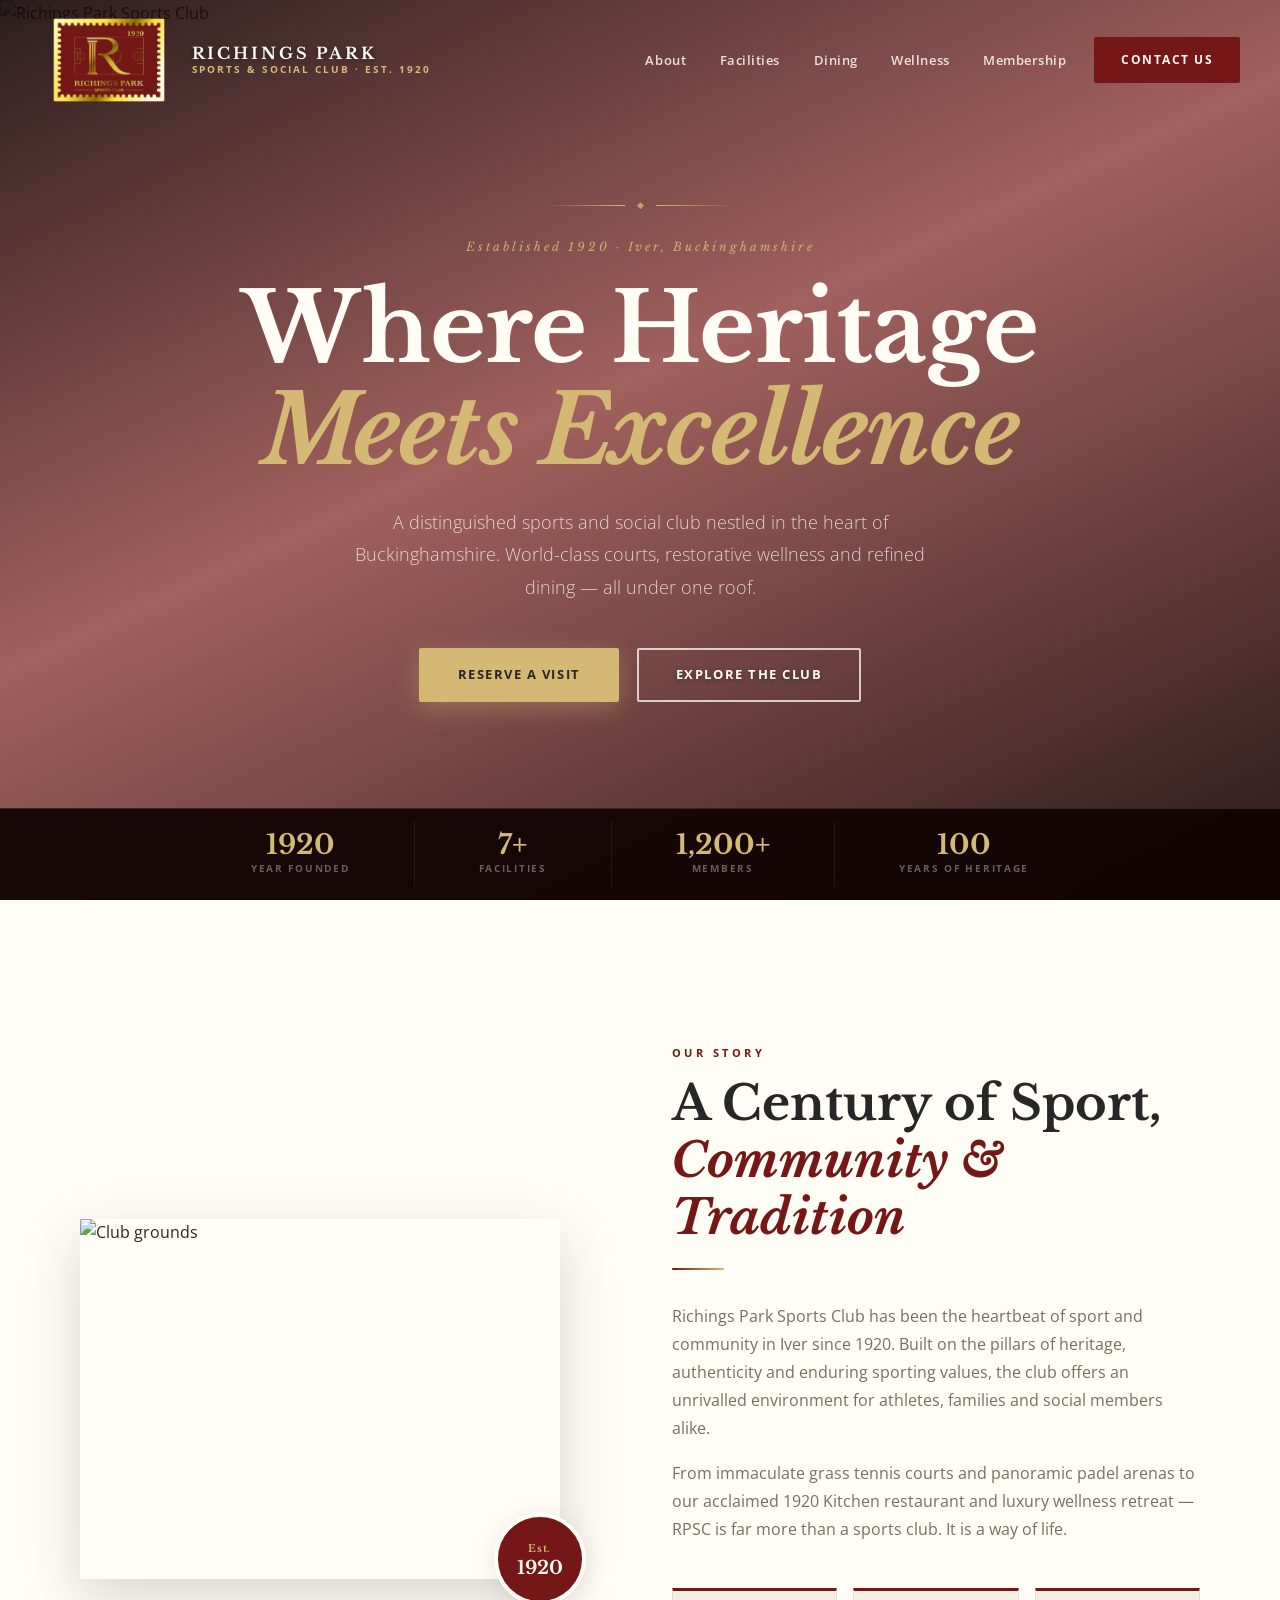
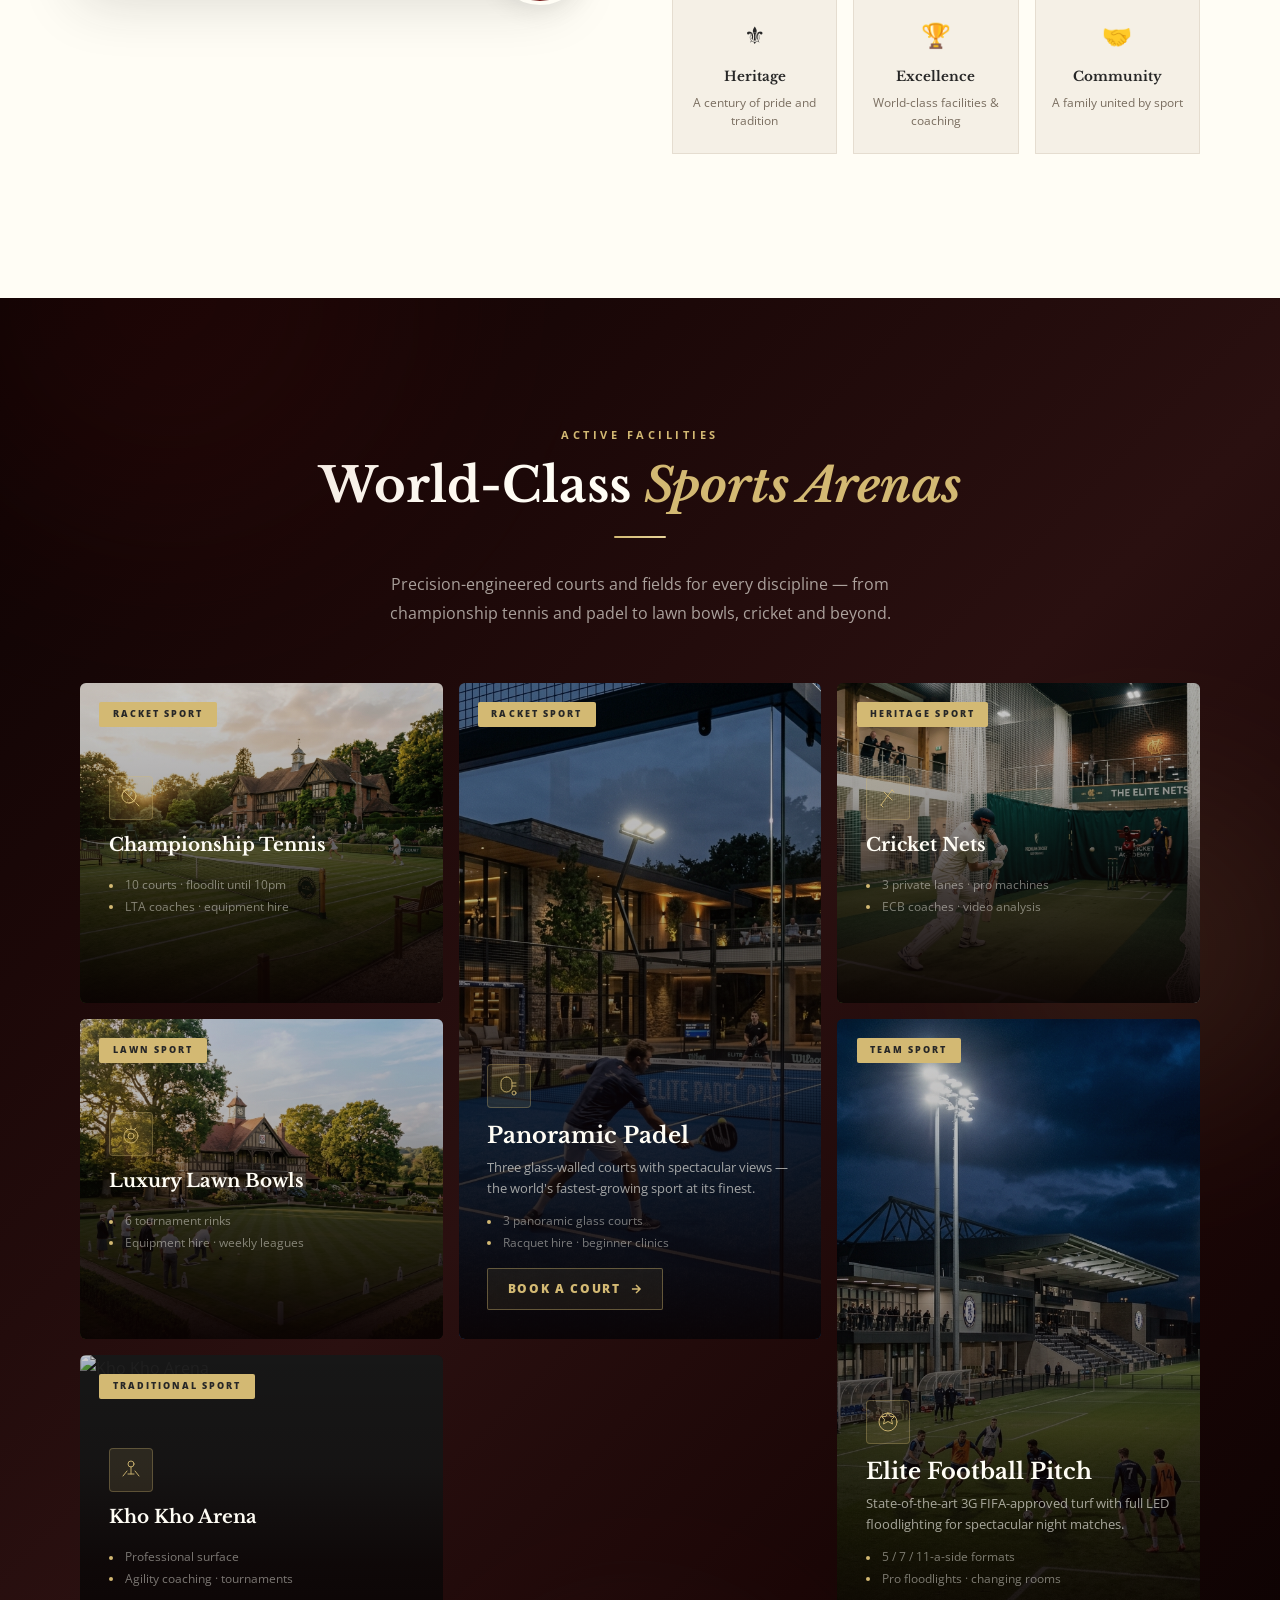
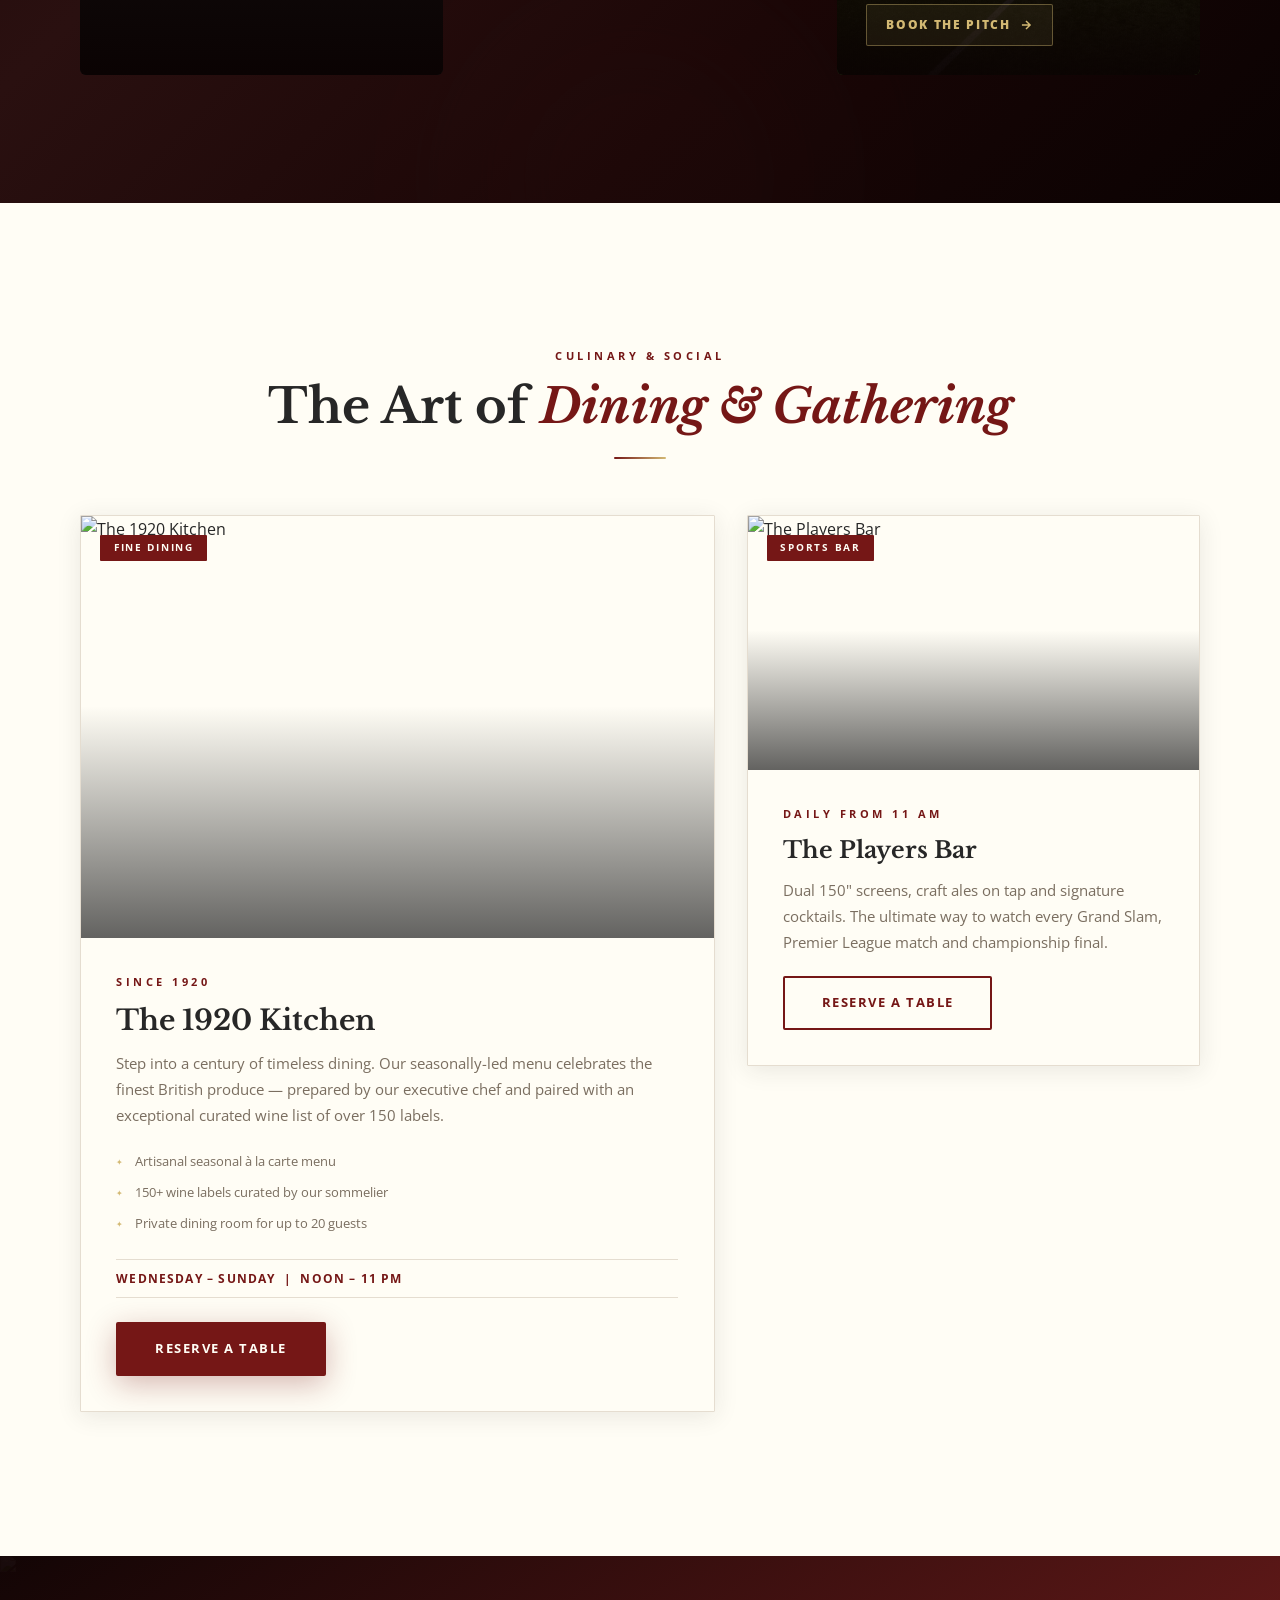
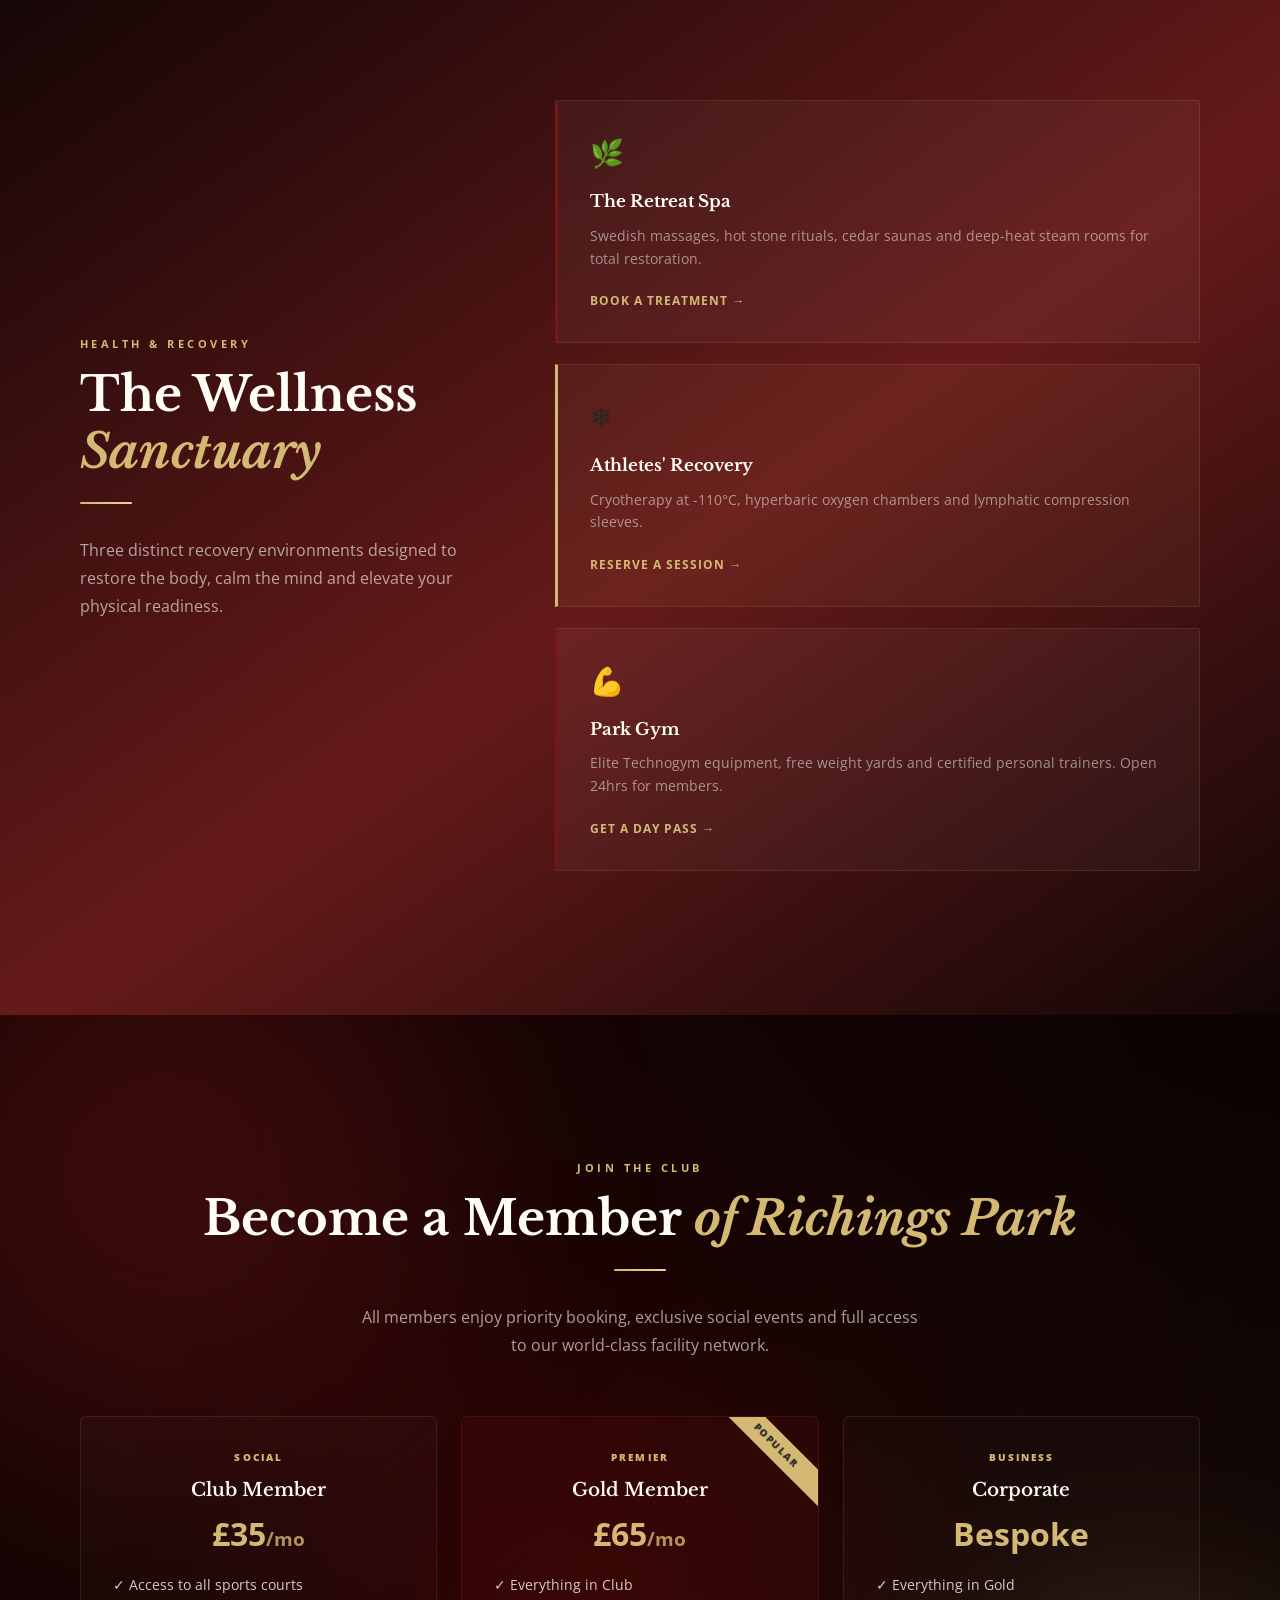
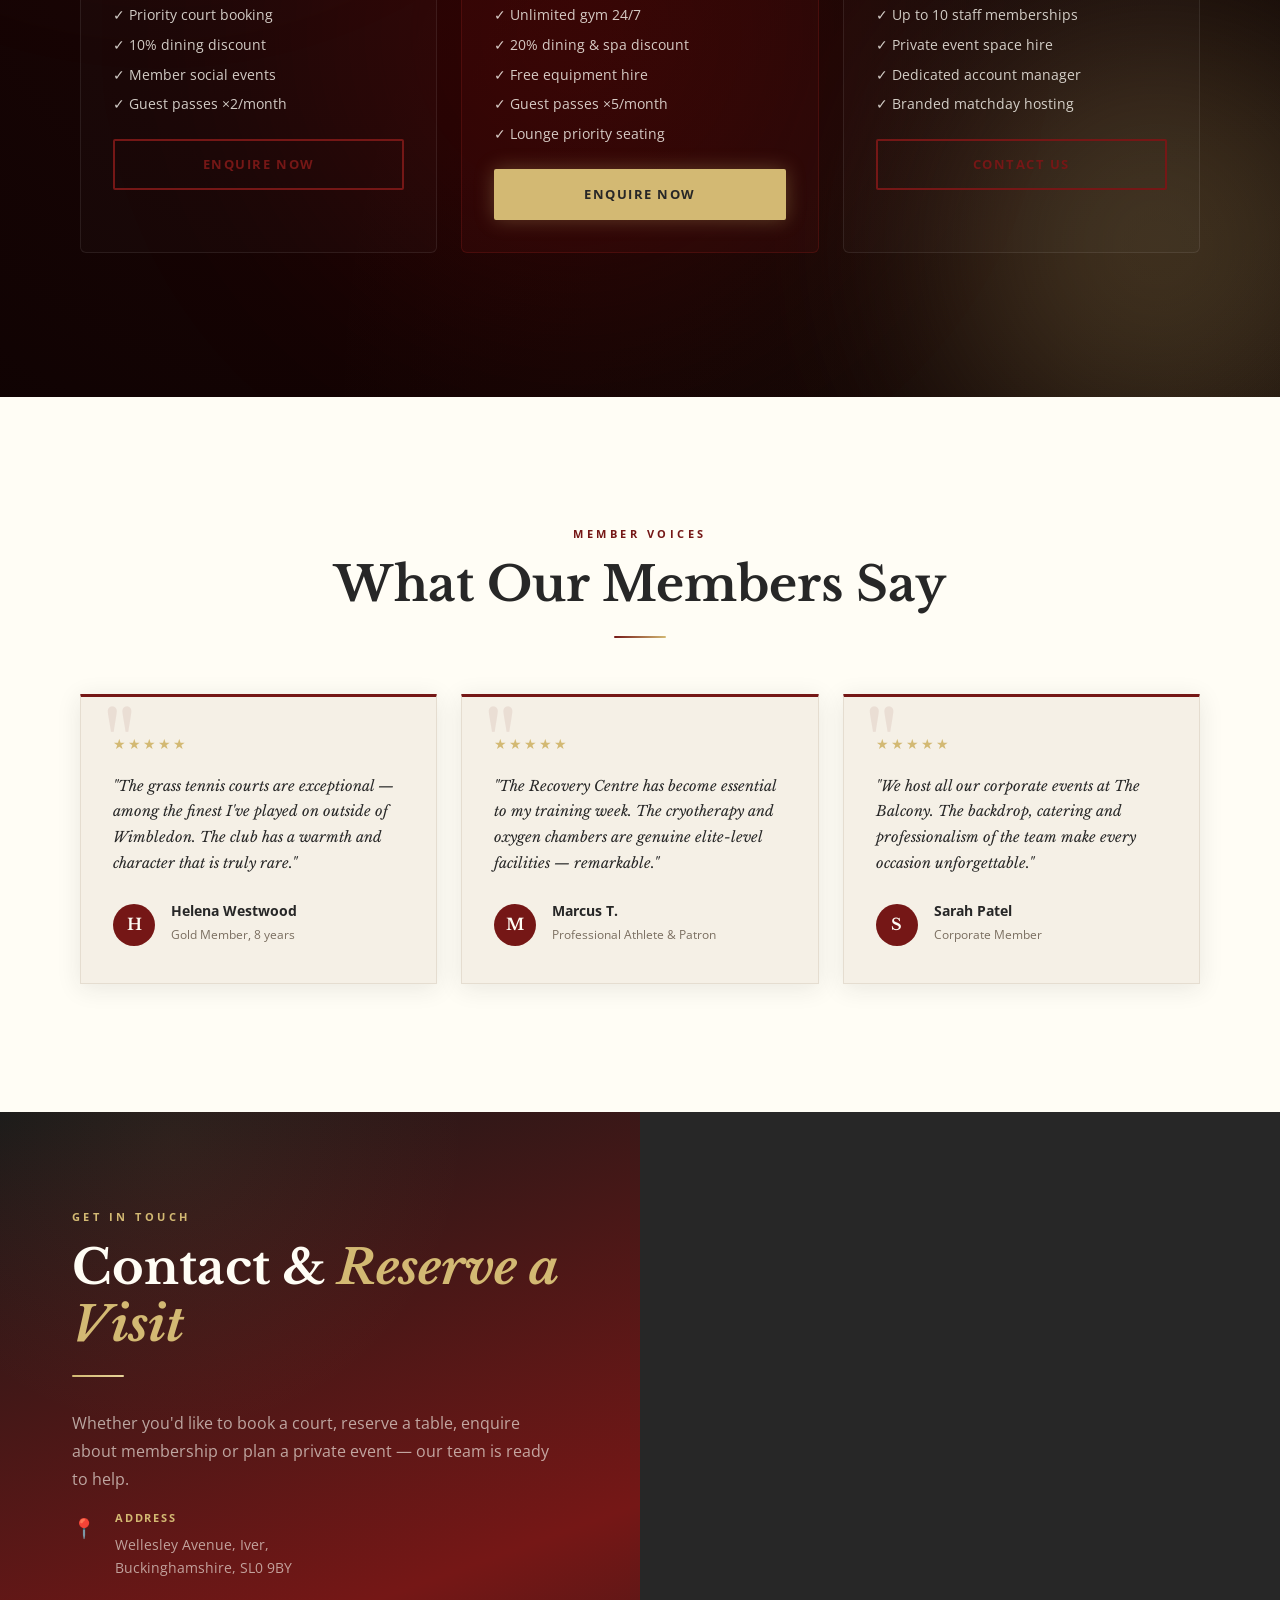
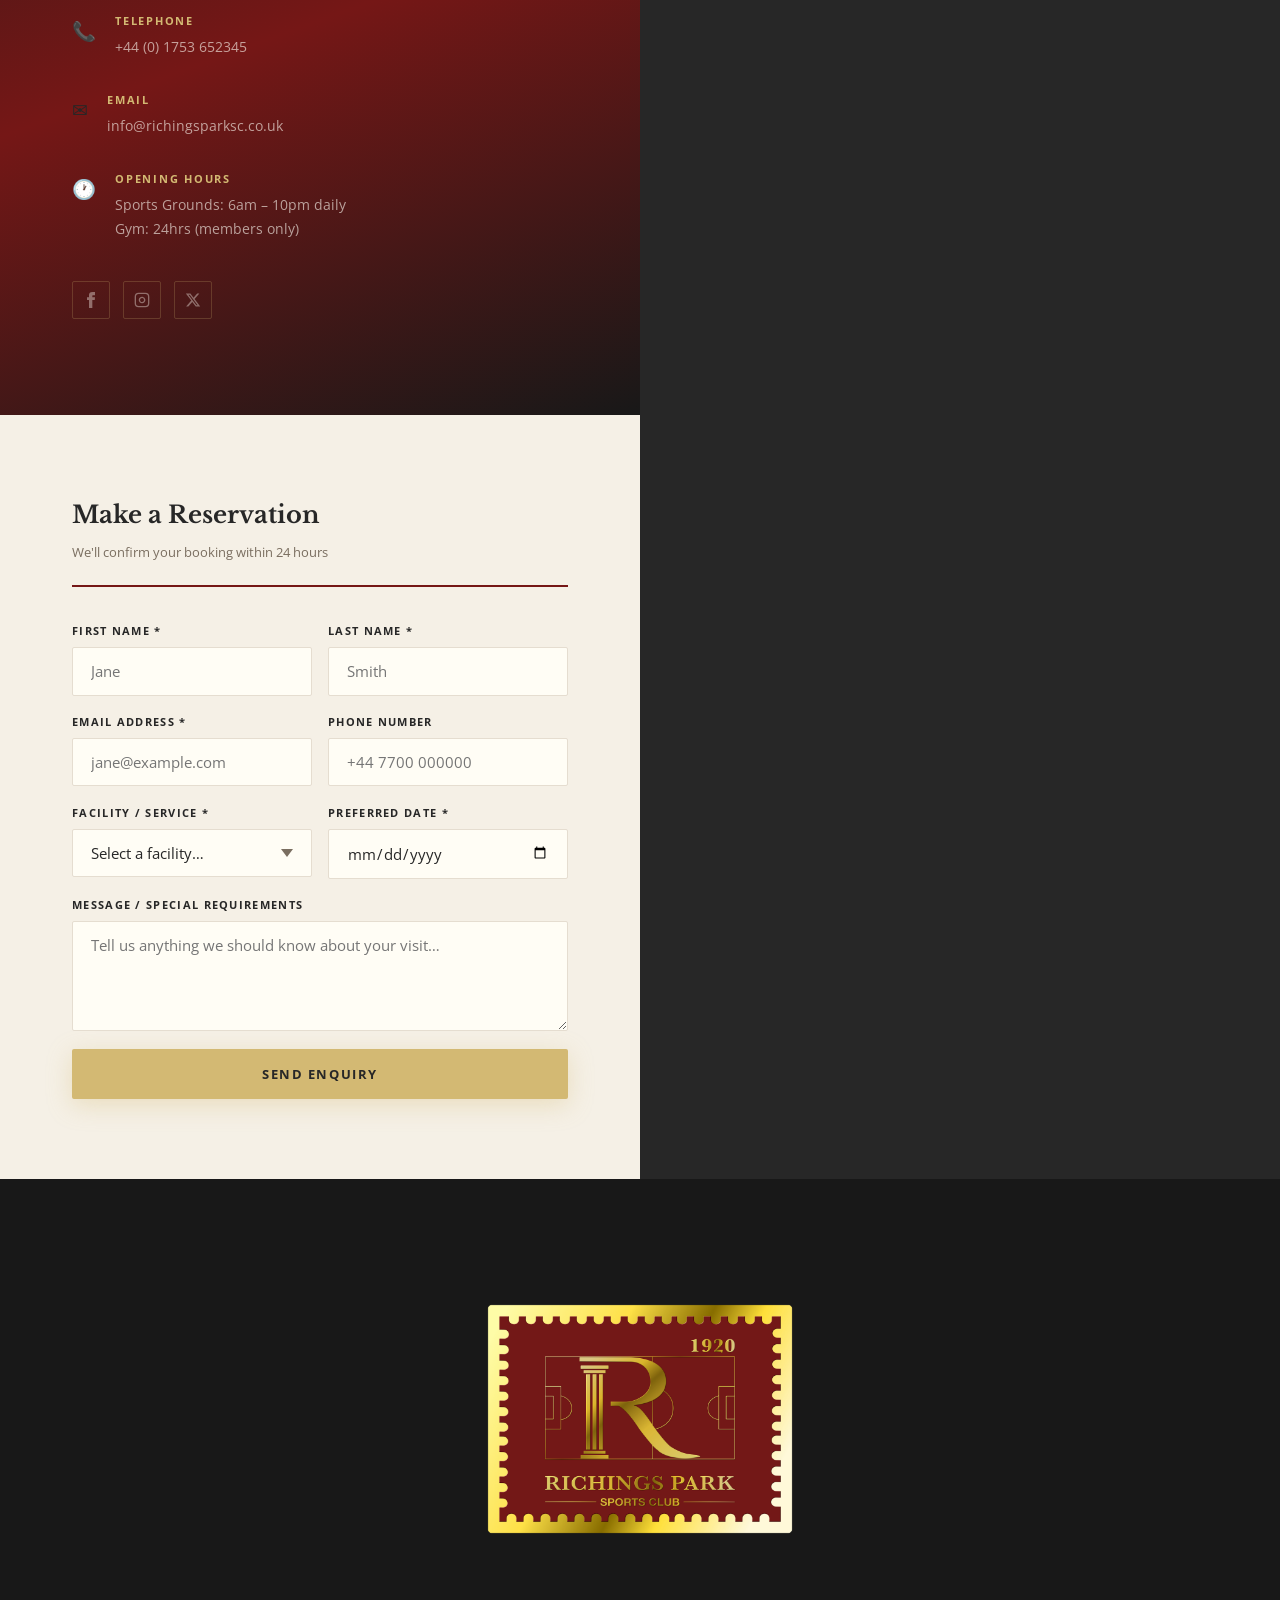
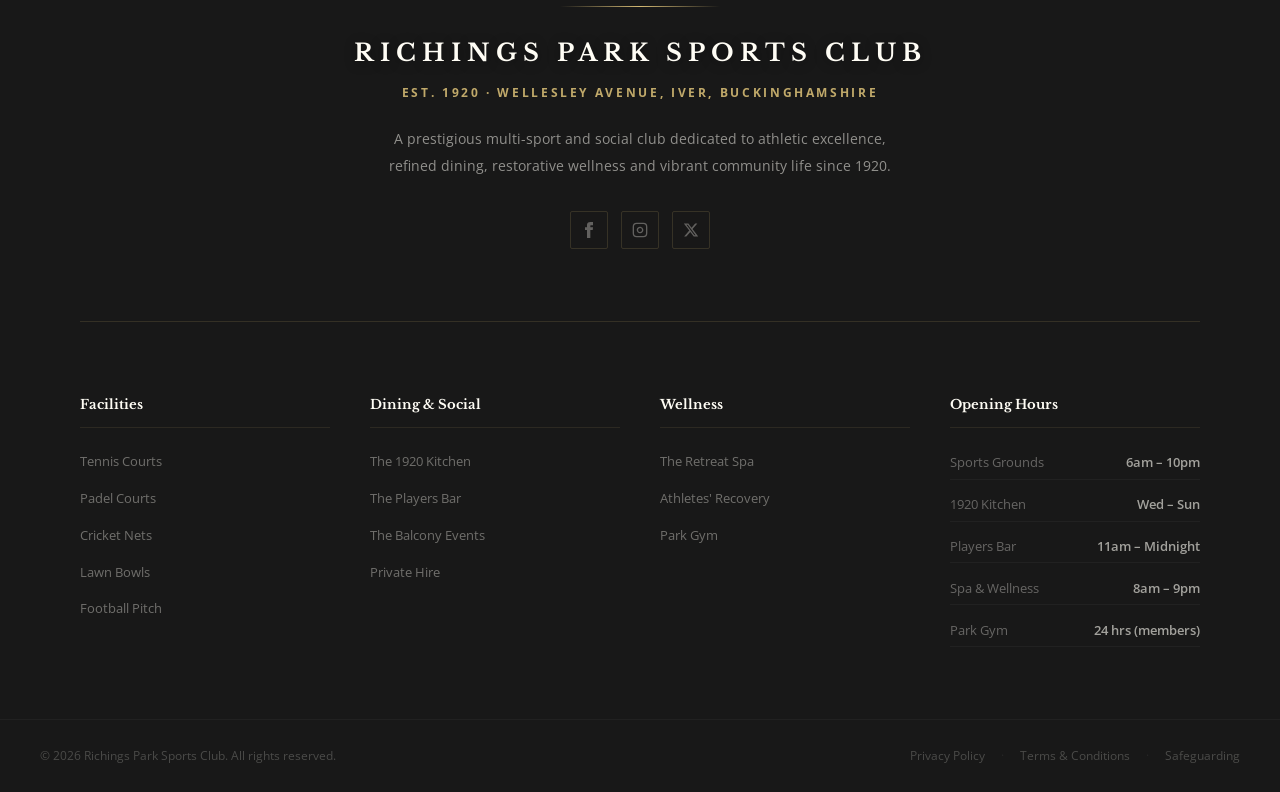
==== index.html @ dc996d3e "feat: separated RPLTC membership details to a dedicated tennis.html page" ====
<!DOCTYPE html>
<html lang="en">
<head>
    <meta charset="UTF-8">
    <meta name="viewport" content="width=device-width, initial-scale=1.0">
    <title>Richings Park Sports Club | Est. 1920 — Iver, Buckinghamshire</title>
    <meta name="description" content="Richings Park Sports Club — a prestigious multi-sport and social club in Iver, Buckinghamshire. Tennis, Padel, Cricket, Bowls, fine dining and wellness since 1920.">
    <link rel="preconnect" href="https://fonts.googleapis.com">
    <link rel="preconnect" href="https://fonts.gstatic.com" crossorigin>
    <link href="https://fonts.googleapis.com/css2?family=Libre+Baskerville:ital,wght@0,400;0,700;1,400&family=Open+Sans:wght@300;400;600;700&display=swap" rel="stylesheet">
    <link rel="stylesheet" href="style.css?v=14">
</head>
<body>

<div class="progress-bar" id="progressBar"></div>

<!-- ═══════════ NAVBAR ═══════════ -->
<header class="nav" id="nav">
    <div class="nav__inner">
        <a href="#hero" class="nav__brand">
            <img src="images/logo.png" alt="Richings Park Sports Club" class="nav__logo">
            <div class="nav__brand-words">
                <span class="nav__brand-main">RICHINGS PARK</span>
                <span class="nav__brand-sub">Sports &amp; Social Club · Est. 1920</span>
            </div>
        </a>
        <button class="burger" id="burger" aria-label="Menu"><span></span><span></span><span></span></button>
        <nav class="nav__menu" id="navMenu">
            <a href="#about"       class="nav__item">About</a>
            <a href="#facilities"  class="nav__item">Facilities</a>
            <a href="#dining"      class="nav__item">Dining</a>
            <a href="#wellness"    class="nav__item">Wellness</a>
            <a href="#membership"  class="nav__item">Membership</a>
            <a href="#contact"     class="nav__book">Contact Us</a>
        </nav>
    </div>
</header>

<!-- ═══════════ HERO ═══════════ -->
<section class="hero" id="hero">
    <div class="hero__bg">
        <img src="images/hero.png" alt="Richings Park Sports Club" class="hero__bg-img">
        <div class="hero__bg-overlay"></div>
    </div>
    <div class="hero__body">
        <div class="hero__ornament" aria-hidden="true">
            <span class="hero__orn-line"></span>
            <span class="hero__orn-diamond">◆</span>
            <span class="hero__orn-line"></span>
        </div>
        <p class="hero__kicker">Established 1920 · Iver, Buckinghamshire</p>
        <h1 class="hero__h1">Where Heritage<br><em>Meets Excellence</em></h1>
        <p class="hero__lead">A distinguished sports and social club nestled in the heart of Buckinghamshire. World-class courts, restorative wellness and refined dining — all under one roof.</p>
        <div class="hero__ctas">
            <a href="#contact"    class="cta cta--gold">Reserve a Visit</a>
            <a href="#facilities" class="cta cta--ghost">Explore the Club</a>
        </div>
    </div>
    <div class="hero__ribbon">
        <div class="hero__stat"><strong>1920</strong><span>Year Founded</span></div>
        <div class="hero__rib-sep"></div>
        <div class="hero__stat"><strong>7+</strong><span>Facilities</span></div>
        <div class="hero__rib-sep"></div>
        <div class="hero__stat"><strong>1,200+</strong><span>Members</span></div>
        <div class="hero__rib-sep"></div>
        <div class="hero__stat"><strong>100</strong><span>Years of Heritage</span></div>
    </div>
</section>

<!-- ═══════════ ABOUT ═══════════ -->
<section class="about" id="about">
    <div class="wrap">
        <div class="about__layout">
            <div class="about__visual">
                <div class="about__frame">
                    <img src="images/hero.png" alt="Club grounds" class="about__photo" loading="lazy">
                </div>
                <div class="about__stamp">
                    <span>Est.</span>
                    <strong>1920</strong>
                </div>
            </div>
            <div class="about__prose">
                <p class="label">Our Story</p>
                <h2 class="h2">A Century of Sport,<br><em>Community &amp; Tradition</em></h2>
                <div class="divider"></div>
                <p class="prose">Richings Park Sports Club has been the heartbeat of sport and community in Iver since 1920. Built on the pillars of heritage, authenticity and enduring sporting values, the club offers an unrivalled environment for athletes, families and social members alike.</p>
                <p class="prose">From immaculate grass tennis courts and panoramic padel arenas to our acclaimed 1920 Kitchen restaurant and luxury wellness retreat — RPSC is far more than a sports club. It is a way of life.</p>
                <div class="pillars">
                    <div class="pillar">
                        <i class="pillar__glyph">⚜</i>
                        <strong>Heritage</strong>
                        <p>A century of pride and tradition</p>
                    </div>
                    <div class="pillar">
                        <i class="pillar__glyph">🏆</i>
                        <strong>Excellence</strong>
                        <p>World-class facilities &amp; coaching</p>
                    </div>
                    <div class="pillar">
                        <i class="pillar__glyph">🤝</i>
                        <strong>Community</strong>
                        <p>A family united by sport</p>
                    </div>
                </div>
            </div>
        </div>
    </div>
</section>

<!-- ═══════════ FACILITIES ═══════════ -->
<section class="facilities" id="facilities">
    <div class="fac-bg" aria-hidden="true">
        <div class="fac-bg__orb fac-bg__orb--1"></div>
        <div class="fac-bg__orb fac-bg__orb--2"></div>
        <div class="fac-bg__orb fac-bg__orb--3"></div>
    </div>
    <div class="wrap">
        <div class="sec-head sec-head--center">
            <p class="label label--gold">Active Facilities</p>
            <h2 class="h2 h2--light">World-Class <em>Sports Arenas</em></h2>
            <div class="divider divider--gold divider--center"></div>
            <p class="prose prose--dim">Precision-engineered courts and fields for every discipline — from championship tennis and padel to lawn bowls, cricket and beyond.</p>
        </div>
        <div class="fac-grid">

            <!-- Tennis -->
            <article class="fac-card" style="animation-delay:var(--delay,0s)">
                <div class="fac-card__img-wrap"><img src="images/tennis.png" alt="Championship Tennis" class="fac-card__img" loading="lazy"><div class="fac-card__veil"></div></div>
                <div class="fac-card__badge">Racket Sport</div>
                <div class="fac-card__content">
                    <div class="fac-card__icon"><svg viewBox="0 0 48 48" fill="none" stroke="currentColor" stroke-width="1.8" stroke-linecap="round"><circle cx="20" cy="20" r="14"/><path d="M9 9l22 22M6 20a14 14 0 0 1 14-14M20 34a14 14 0 0 0 14-14M34 34l6 6"/></svg></div>
                    <h3 class="fac-card__h">Championship Tennis</h3>
                    <p class="fac-card__body">Four grass courts &amp; six premium acrylic courts with LTA-qualified coaching year-round.</p>
                    <ul class="fac-card__feats"><li>10 courts · floodlit until 10pm</li><li>LTA coaches · equipment hire</li></ul>
                    <a href="tennis.html" class="fac-card__cta">Explore Tennis Club <svg width="14" height="14" viewBox="0 0 24 24" fill="none" stroke="currentColor" stroke-width="2.5"><path d="M5 12h14M12 5l7 7-7 7"/></svg></a>
                </div>
            </article>

            <!-- Padel (tall) -->
            <article class="fac-card fac-card--tall reveal" style="--delay:.12s">
                <div class="fac-card__img-wrap"><img src="images/padel.png" alt="Panoramic Padel" class="fac-card__img" loading="lazy"><div class="fac-card__veil"></div></div>
                <div class="fac-card__badge">Racket Sport</div>
                <div class="fac-card__content">
                    <div class="fac-card__icon"><svg viewBox="0 0 48 48" fill="none" stroke="currentColor" stroke-width="1.8" stroke-linecap="round"><rect x="8" y="6" width="22" height="30" rx="11"/><path d="M30 18h8M30 24h8"/><circle cx="34" cy="38" r="4"/></svg></div>
                    <h3 class="fac-card__h">Panoramic Padel</h3>
                    <p class="fac-card__body">Three glass-walled courts with spectacular views — the world's fastest-growing sport at its finest.</p>
                    <ul class="fac-card__feats"><li>3 panoramic glass courts</li><li>Racquet hire · beginner clinics</li></ul>
                    <a href="book.html?facility=padel" class="fac-card__cta" target="_blank">Book a Court <svg width="14" height="14" viewBox="0 0 24 24" fill="none" stroke="currentColor" stroke-width="2.5"><path d="M5 12h14M12 5l7 7-7 7"/></svg></a>
                </div>
            </article>

            <!-- Cricket -->
            <article class="fac-card" style="--delay:.19s">
                <div class="fac-card__img-wrap"><img src="images/cricket.png" alt="Cricket Nets" class="fac-card__img" loading="lazy"><div class="fac-card__veil"></div></div>
                <div class="fac-card__badge">Heritage Sport</div>
                <div class="fac-card__content">
                    <div class="fac-card__icon"><svg viewBox="0 0 48 48" fill="none" stroke="currentColor" stroke-width="1.8" stroke-linecap="round"><path d="M10 38L32 8M32 8l4 4M10 38l4 4M16 12l16 16"/></svg></div>
                    <h3 class="fac-card__h">Cricket Nets</h3>
                    <p class="fac-card__body">Three high-performance lanes with automated bowling machines and ECB-qualified coaching.</p>
                    <ul class="fac-card__feats"><li>3 private lanes · pro machines</li><li>ECB coaches · video analysis</li></ul>
                    <a href="book.html?facility=cricket" class="fac-card__cta" target="_blank">Book a Lane <svg width="14" height="14" viewBox="0 0 24 24" fill="none" stroke="currentColor" stroke-width="2.5"><path d="M5 12h14M12 5l7 7-7 7"/></svg></a>
                </div>
            </article>

            <!-- Bowls -->
            <article class="fac-card" style="--delay:.26s">
                <div class="fac-card__img-wrap"><img src="images/bowls.png" alt="Lawn Bowls" class="fac-card__img" loading="lazy"><div class="fac-card__veil"></div></div>
                <div class="fac-card__badge">Lawn Sport</div>
                <div class="fac-card__content">
                    <div class="fac-card__icon"><svg viewBox="0 0 48 48" fill="none" stroke="currentColor" stroke-width="1.8" stroke-linecap="round"><circle cx="24" cy="28" r="14"/><circle cx="24" cy="28" r="6"/><path d="M24 14V8M18 16l-4-4M30 16l4-4"/></svg></div>
                    <h3 class="fac-card__h">Luxury Lawn Bowls</h3>
                    <p class="fac-card__body">Six-rink championship bentgrass green surrounded by mature oaks and elegant heritage pavilions.</p>
                    <ul class="fac-card__feats"><li>6 tournament rinks</li><li>Equipment hire · weekly leagues</li></ul>
                    <a href="book.html?facility=bowls" class="fac-card__cta" target="_blank">Book a Rink <svg width="14" height="14" viewBox="0 0 24 24" fill="none" stroke="currentColor" stroke-width="2.5"><path d="M5 12h14M12 5l7 7-7 7"/></svg></a>
                </div>
            </article>

            <!-- Football (tall) -->
            <article class="fac-card fac-card--tall reveal" style="--delay:.33s">
                <div class="fac-card__img-wrap"><img src="images/football.png" alt="Football Pitch" class="fac-card__img" loading="lazy"><div class="fac-card__veil"></div></div>
                <div class="fac-card__badge">Team Sport</div>
                <div class="fac-card__content">
                    <div class="fac-card__icon"><svg viewBox="0 0 48 48" fill="none" stroke="currentColor" stroke-width="1.8" stroke-linecap="round"><circle cx="24" cy="24" r="18"/><path d="M24 6l5 7h8l-6 6 2 9-9-5-9 5 2-9-6-6h8z"/></svg></div>
                    <h3 class="fac-card__h">Elite Football Pitch</h3>
                    <p class="fac-card__body">State-of-the-art 3G FIFA-approved turf with full LED floodlighting for spectacular night matches.</p>
                    <ul class="fac-card__feats"><li>5 / 7 / 11-a-side formats</li><li>Pro floodlights · changing rooms</li></ul>
                    <a href="book.html?facility=football" class="fac-card__cta" target="_blank">Book the Pitch <svg width="14" height="14" viewBox="0 0 24 24" fill="none" stroke="currentColor" stroke-width="2.5"><path d="M5 12h14M12 5l7 7-7 7"/></svg></a>
                </div>
            </article>

            <!-- Kho Kho -->
            <article class="fac-card" style="--delay:.40s">
                <div class="fac-card__img-wrap"><img src="images/hero.png" alt="Kho Kho Arena" class="fac-card__img" loading="lazy"><div class="fac-card__veil"></div></div>
                <div class="fac-card__badge">Traditional Sport</div>
                <div class="fac-card__content">
                    <div class="fac-card__icon"><svg viewBox="0 0 48 48" fill="none" stroke="currentColor" stroke-width="1.8" stroke-linecap="round"><circle cx="24" cy="12" r="6"/><path d="M24 18v14M16 26l-8 10M32 26l8 10M18 32h12"/></svg></div>
                    <h3 class="fac-card__h">Kho Kho Arena</h3>
                    <p class="fac-card__body">Tournament-standard court with specialist agility coaching and full team hosting capability.</p>
                    <ul class="fac-card__feats"><li>Professional surface</li><li>Agility coaching · tournaments</li></ul>
                    <a href="book.html?facility=khokho" class="fac-card__cta" target="_blank">Book the Arena <svg width="14" height="14" viewBox="0 0 24 24" fill="none" stroke="currentColor" stroke-width="2.5"><path d="M5 12h14M12 5l7 7-7 7"/></svg></a>
                </div>
            </article>

        </div>
    </div>
</section>

<!-- ═══════════ DINING ═══════════ -->
<section class="dining" id="dining">
    <div class="wrap">
        <div class="sec-head sec-head--center">
            <p class="label">Culinary &amp; Social</p>
            <h2 class="h2">The Art of<em> Dining &amp; Gathering</em></h2>
            <div class="divider divider--center"></div>
        </div>
        <div class="dining__layout">
            <div class="dcard dcard--large">
                <div class="dcard__img-wrap">
                    <img src="images/kitchen.png" alt="The 1920 Kitchen" class="dcard__img" loading="lazy">
                    <div class="dcard__img-veil"></div>
                    <span class="dcard__pill">Fine Dining</span>
                </div>
                <div class="dcard__prose">
                    <p class="label">Since 1920</p>
                    <h3 class="dcard__h">The 1920 Kitchen</h3>
                    <p class="dcard__body">Step into a century of timeless dining. Our seasonally-led menu celebrates the finest British produce — prepared by our executive chef and paired with an exceptional curated wine list of over 150 labels.</p>
                    <ul class="dcard__feats">
                        <li>Artisanal seasonal à la carte menu</li>
                        <li>150+ wine labels curated by our sommelier</li>
                        <li>Private dining room for up to 20 guests</li>
                    </ul>
                    <p class="dcard__hours">Wednesday – Sunday &nbsp;|&nbsp; Noon – 11 pm</p>
                    <a href="#contact" class="cta cta--crimson">Reserve a Table</a>
                </div>
            </div>
            <div class="dcard">
                <div class="dcard__img-wrap">
                    <img src="images/bar.png" alt="The Players Bar" class="dcard__img" loading="lazy">
                    <div class="dcard__img-veil"></div>
                    <span class="dcard__pill">Sports Bar</span>
                </div>
                <div class="dcard__prose">
                    <p class="label">Daily from 11 am</p>
                    <h3 class="dcard__h">The Players Bar</h3>
                    <p class="dcard__body">Dual 150" screens, craft ales on tap and signature cocktails. The ultimate way to watch every Grand Slam, Premier League match and championship final.</p>
                    <a href="#contact" class="cta cta--outline">Reserve a Table</a>
                </div>
            </div>
        </div>
    </div>
</section>

<!-- ═══════════ WELLNESS ═══════════ -->
<section class="wellness dark-section" id="wellness">
    <div class="wellness__bg-wrap">
        <img src="images/wellness.png" alt="Wellness sanctuary" class="wellness__bg-img" loading="lazy">
        <div class="wellness__bg-veil"></div>
    </div>
    <div class="wrap wellness__layout">
        <div class="wellness__intro">
            <p class="label label--gold">Health &amp; Recovery</p>
            <h2 class="h2 h2--light">The Wellness<em> Sanctuary</em></h2>
            <div class="divider divider--gold"></div>
            <p class="prose prose--dim">Three distinct recovery environments designed to restore the body, calm the mind and elevate your physical readiness.</p>
        </div>
        <div class="wellness__cards">
            <div class="wcard">
                <span class="wcard__icon">🌿</span>
                <h4 class="wcard__h">The Retreat Spa</h4>
                <p class="wcard__body">Swedish massages, hot stone rituals, cedar saunas and deep-heat steam rooms for total restoration.</p>
                <a href="#contact" class="wcard__link">Book a Treatment →</a>
            </div>
            <div class="wcard wcard--gold">
                <span class="wcard__icon">❄</span>
                <h4 class="wcard__h">Athletes' Recovery</h4>
                <p class="wcard__body">Cryotherapy at -110°C, hyperbaric oxygen chambers and lymphatic compression sleeves.</p>
                <a href="#contact" class="wcard__link">Reserve a Session →</a>
            </div>
            <div class="wcard">
                <span class="wcard__icon">💪</span>
                <h4 class="wcard__h">Park Gym</h4>
                <p class="wcard__body">Elite Technogym equipment, free weight yards and certified personal trainers. Open 24hrs for members.</p>
                <a href="#contact" class="wcard__link">Get a Day Pass →</a>
            </div>
        </div>
    </div>
</section>

<!-- ═══════════ MEMBERSHIP ═══════════ -->
<section class="membership" id="membership">
    <!-- Animated background for membership -->
    <div class="mem-bg" aria-hidden="true">
        <div class="mem-bg__orb mem-bg__orb--1"></div>
        <div class="mem-bg__orb mem-bg__orb--2"></div>
        <div class="mem-bg__orb mem-bg__orb--3"></div>
    </div>
    
    <div class="wrap">
        <div class="sec-head sec-head--center" style="animation:memReveal .8s both">
            <p class="label label--gold">Join the Club</p>
            <h2 class="h2 h2--light">Become a Member<em> of Richings Park</em></h2>
            <div class="divider divider--gold divider--center"></div>
            <p class="prose prose--dim">All members enjoy priority booking, exclusive social events and full access to our world-class facility network.</p>
        </div>

        <div class="mem-grid" style="grid-template-columns: repeat(3, 1fr);">
            <!-- Social Membership -->
            <div class="sub-card" style="animation:memReveal .8s both .2s">
                <div class="sub-card__content">
                    <p style="color:var(--G); font-size:.65rem; font-weight:800; letter-spacing:.2em; text-transform:uppercase; margin-bottom:.5rem;">Social</p>
                    <h4>Club Member</h4>
                    <p class="price">£35<span>/mo</span></p>
                    <ul style="text-align:left; color:rgba(255,253,245,.8); font-size:.85rem; margin:1.5rem 0; line-height:1.6; list-style:none; padding:0;">
                        <li style="margin-bottom:.5rem;">✓ Access to all sports courts</li>
                        <li style="margin-bottom:.5rem;">✓ Priority court booking</li>
                        <li style="margin-bottom:.5rem;">✓ 10% dining discount</li>
                        <li style="margin-bottom:.5rem;">✓ Member social events</li>
                        <li>✓ Guest passes ×2/month</li>
                    </ul>
                    <a href="#contact" class="cta cta--outline" style="width:100%; display:block; padding:.8rem;">Enquire Now</a>
                </div>
            </div>

            <!-- Premier Membership -->
            <div class="sub-card sub-card--featured" style="animation:memReveal .8s both .3s">
                <div class="sub-card__ribbon">Popular</div>
                <div class="sub-card__content">
                    <p style="color:var(--G); font-size:.65rem; font-weight:800; letter-spacing:.2em; text-transform:uppercase; margin-bottom:.5rem;">Premier</p>
                    <h4>Gold Member</h4>
                    <p class="price">£65<span>/mo</span></p>
                    <ul style="text-align:left; color:rgba(255,253,245,.8); font-size:.85rem; margin:1.5rem 0; line-height:1.6; list-style:none; padding:0;">
                        <li style="margin-bottom:.5rem;">✓ Everything in Club</li>
                        <li style="margin-bottom:.5rem;">✓ Unlimited gym 24/7</li>
                        <li style="margin-bottom:.5rem;">✓ 20% dining &amp; spa discount</li>
                        <li style="margin-bottom:.5rem;">✓ Free equipment hire</li>
                        <li style="margin-bottom:.5rem;">✓ Guest passes ×5/month</li>
                        <li>✓ Lounge priority seating</li>
                    </ul>
                    <a href="#contact" class="cta cta--gold cta--glow" style="width:100%; display:block; padding:.8rem;">Enquire Now</a>
                </div>
            </div>

            <!-- Corporate Membership -->
            <div class="sub-card" style="animation:memReveal .8s both .4s">
                <div class="sub-card__content">
                    <p style="color:var(--G); font-size:.65rem; font-weight:800; letter-spacing:.2em; text-transform:uppercase; margin-bottom:.5rem;">Business</p>
                    <h4>Corporate</h4>
                    <p class="price">Bespoke</p>
                    <ul style="text-align:left; color:rgba(255,253,245,.8); font-size:.85rem; margin:1.5rem 0; line-height:1.6; list-style:none; padding:0;">
                        <li style="margin-bottom:.5rem;">✓ Everything in Gold</li>
                        <li style="margin-bottom:.5rem;">✓ Up to 10 staff memberships</li>
                        <li style="margin-bottom:.5rem;">✓ Private event space hire</li>
                        <li style="margin-bottom:.5rem;">✓ Dedicated account manager</li>
                        <li>✓ Branded matchday hosting</li>
                    </ul>
                    <a href="#contact" class="cta cta--outline" style="width:100%; display:block; padding:.8rem;">Contact Us</a>
                </div>
            </div>
        </div>
    </div>
</section>

<!-- ═══════════ TESTIMONIALS ═══════════ -->
<section class="testi-section">
    <div class="wrap">
        <div class="sec-head sec-head--center">
            <p class="label">Member Voices</p>
            <h2 class="h2">What Our Members Say</h2>
            <div class="divider divider--center"></div>
        </div>
        <div class="cards-3">
            <div class="tcard">
                <div class="tcard__stars">★★★★★</div>
                <p class="tcard__quote">"The grass tennis courts are exceptional — among the finest I've played on outside of Wimbledon. The club has a warmth and character that is truly rare."</p>
                <div class="tcard__author">
                    <div class="tcard__av">H</div>
                    <div><strong>Helena Westwood</strong><span>Gold Member, 8 years</span></div>
                </div>
            </div>
            <div class="tcard">
                <div class="tcard__stars">★★★★★</div>
                <p class="tcard__quote">"The Recovery Centre has become essential to my training week. The cryotherapy and oxygen chambers are genuine elite-level facilities — remarkable."</p>
                <div class="tcard__author">
                    <div class="tcard__av">M</div>
                    <div><strong>Marcus T.</strong><span>Professional Athlete &amp; Patron</span></div>
                </div>
            </div>
            <div class="tcard">
                <div class="tcard__stars">★★★★★</div>
                <p class="tcard__quote">"We host all our corporate events at The Balcony. The backdrop, catering and professionalism of the team make every occasion unforgettable."</p>
                <div class="tcard__author">
                    <div class="tcard__av">S</div>
                    <div><strong>Sarah Patel</strong><span>Corporate Member</span></div>
                </div>
            </div>
        </div>
    </div>
</section>

<!-- ═══════════ CONTACT US ═══════════ -->
<section class="contact dark-section" id="contact">
    <div class="contact__layout">

        <!-- Left info panel -->
        <div class="contact__panel">
            <div class="contact__panel-inner">
                <p class="label label--gold">Get In Touch</p>
                <h2 class="h2 h2--light">Contact &amp;<em> Reserve a Visit</em></h2>
                <div class="divider divider--gold"></div>
                <p class="prose prose--dim">Whether you'd like to book a court, reserve a table, enquire about membership or plan a private event — our team is ready to help.</p>

                <div class="cinfo">
                    <div class="cinfo__row">
                        <div class="cinfo__icon">📍</div>
                        <div>
                            <strong>Address</strong>
                            <p>Wellesley Avenue, Iver,<br>Buckinghamshire, SL0 9BY</p>
                        </div>
                    </div>
                    <div class="cinfo__row">
                        <div class="cinfo__icon">📞</div>
                        <div>
                            <strong>Telephone</strong>
                            <p><a href="tel:+441753652345">+44 (0) 1753 652345</a></p>
                        </div>
                    </div>
                    <div class="cinfo__row">
                        <div class="cinfo__icon">✉</div>
                        <div>
                            <strong>Email</strong>
                            <p><a href="mailto:info@richingsparksc.co.uk">info@richingsparksc.co.uk</a></p>
                        </div>
                    </div>
                    <div class="cinfo__row">
                        <div class="cinfo__icon">🕐</div>
                        <div>
                            <strong>Opening Hours</strong>
                            <p>Sports Grounds: 6am – 10pm daily<br>Gym: 24hrs (members only)</p>
                        </div>
                    </div>
                </div>

                <div class="contact__socials">
                    <a href="#" class="contact__soc" aria-label="Facebook">
                        <svg width="16" height="16" viewBox="0 0 24 24" fill="currentColor"><path d="M9 8h-3v4h3v12h5v-12h3.642l.358-4h-4v-1.667c0-.955.192-1.333 1.115-1.333h2.885v-5h-3.808c-3.596 0-5.192 1.583-5.192 4.615v3.385z"/></svg>
                    </a>
                    <a href="#" class="contact__soc" aria-label="Instagram">
                        <svg width="16" height="16" viewBox="0 0 24 24" fill="none" stroke="currentColor" stroke-width="2"><rect x="2" y="2" width="20" height="20" rx="5"/><path d="M16 11.37A4 4 0 1 1 12.63 8 4 4 0 0 1 16 11.37z"/><line x1="17.5" y1="6.5" x2="17.51" y2="6.5"/></svg>
                    </a>
                    <a href="#" class="contact__soc" aria-label="Twitter">
                        <svg width="16" height="16" viewBox="0 0 24 24" fill="currentColor"><path d="M18.244 2.25h3.308l-7.227 8.26 8.502 11.24H16.17l-5.214-6.817L4.99 21.75H1.68l7.73-8.835L1.254 2.25H8.08l4.713 6.231zm-1.161 17.52h1.833L7.084 4.126H5.117z"/></svg>
                    </a>
                </div>
            </div>
        </div>

        <!-- Right form panel -->
        <div class="contact__form-panel">
            <form class="cform" id="cform" novalidate>
                <div class="cform__header">
                    <h3 class="cform__title">Make a Reservation</h3>
                    <p class="cform__sub">We'll confirm your booking within 24 hours</p>
                </div>
                <div class="cform__row">
                    <div class="cform__group">
                        <label for="cf-fname">First Name *</label>
                        <input type="text" id="cf-fname" placeholder="Jane" required autocomplete="given-name">
                    </div>
                    <div class="cform__group">
                        <label for="cf-lname">Last Name *</label>
                        <input type="text" id="cf-lname" placeholder="Smith" required autocomplete="family-name">
                    </div>
                </div>
                <div class="cform__row">
                    <div class="cform__group">
                        <label for="cf-email">Email Address *</label>
                        <input type="email" id="cf-email" placeholder="jane@example.com" required autocomplete="email">
                    </div>
                    <div class="cform__group">
                        <label for="cf-phone">Phone Number</label>
                        <input type="tel" id="cf-phone" placeholder="+44 7700 000000" autocomplete="tel">
                    </div>
                </div>
                <div class="cform__row">
                    <div class="cform__group">
                        <label for="cf-facility">Facility / Service *</label>
                        <select id="cf-facility" required>
                            <option value="" disabled selected>Select a facility…</option>
                            <optgroup label="⚽ Sports Courts">
                                <option>Tennis Court</option>
                                <option>Padel Court</option>
                                <option>Cricket Nets</option>
                                <option>Lawn Bowls</option>
                                <option>Football Pitch</option>
                                <option>Kho Kho Arena</option>
                            </optgroup>
                            <optgroup label="🍽 Dining">
                                <option>The 1920 Kitchen</option>
                                <option>The Players Bar</option>
                            </optgroup>
                            <optgroup label="💆 Wellness">
                                <option>The Retreat Spa</option>
                                <option>Athletes' Recovery</option>
                                <option>Park Gym Day Pass</option>
                            </optgroup>
                            <optgroup label="🎉 Other">
                                <option>Private Event (The Balcony)</option>
                                <option>Membership Enquiry</option>
                                <option>General Enquiry</option>
                            </optgroup>
                        </select>
                    </div>
                    <div class="cform__group">
                        <label for="cf-date">Preferred Date *</label>
                        <input type="date" id="cf-date" required>
                    </div>
                </div>
                <div class="cform__group">
                    <label for="cf-msg">Message / Special Requirements</label>
                    <textarea id="cf-msg" rows="4" placeholder="Tell us anything we should know about your visit…"></textarea>
                </div>
                <button type="submit" class="cta cta--gold cta--full" id="cformBtn">Send Enquiry</button>
                <div class="cform__success" id="cformSuccess">
                    <span class="cform__success-icon">✓</span>
                    <div>
                        <strong>Message Received!</strong>
                        <p>Thank you — a member of our team will be in touch within 24 hours to confirm your booking.</p>
                    </div>
                </div>
            </form>
        </div>

    </div>
</section>

<!-- ═══════════ FOOTER ═══════════ -->
<footer class="footer">
    <div class="footer__top">
        <div class="wrap">

            <!-- Logo hero -->
            <div class="footer__logo-hero">
                <img src="images/logo.png" alt="Richings Park Sports Club Official Crest" class="footer__logo-big">
                <div class="footer__logo-rule" aria-hidden="true"></div>
                <h3 class="footer__club-name">RICHINGS PARK SPORTS CLUB</h3>
                <p class="footer__club-tagline">Est. 1920 · Wellesley Avenue, Iver, Buckinghamshire</p>
                <p class="footer__about">A prestigious multi-sport and social club dedicated to athletic excellence, refined dining, restorative wellness and vibrant community life since 1920.</p>
                <div class="footer__socials">
                    <a href="#" class="footer__soc" aria-label="Facebook"><svg width="16" height="16" viewBox="0 0 24 24" fill="currentColor"><path d="M9 8h-3v4h3v12h5v-12h3.642l.358-4h-4v-1.667c0-.955.192-1.333 1.115-1.333h2.885v-5h-3.808c-3.596 0-5.192 1.583-5.192 4.615v3.385z"/></svg></a>
                    <a href="#" class="footer__soc" aria-label="Instagram"><svg width="16" height="16" viewBox="0 0 24 24" fill="none" stroke="currentColor" stroke-width="2"><rect x="2" y="2" width="20" height="20" rx="5"/><path d="M16 11.37A4 4 0 1 1 12.63 8 4 4 0 0 1 16 11.37z"/><line x1="17.5" y1="6.5" x2="17.51" y2="6.5"/></svg></a>
                    <a href="#" class="footer__soc" aria-label="Twitter"><svg width="16" height="16" viewBox="0 0 24 24" fill="currentColor"><path d="M18.244 2.25h3.308l-7.227 8.26 8.502 11.24H16.17l-5.214-6.817L4.99 21.75H1.68l7.73-8.835L1.254 2.25H8.08l4.713 6.231zm-1.161 17.52h1.833L7.084 4.126H5.117z"/></svg></a>
                </div>
            </div>
            <div class="footer__links">
                <div>
                    <h4>Facilities</h4>
                    <ul><li><a href="#facilities">Tennis Courts</a></li><li><a href="#facilities">Padel Courts</a></li><li><a href="#facilities">Cricket Nets</a></li><li><a href="#facilities">Lawn Bowls</a></li><li><a href="#facilities">Football Pitch</a></li></ul>
                </div>
                <div>
                    <h4>Dining &amp; Social</h4>
                    <ul><li><a href="#dining">The 1920 Kitchen</a></li><li><a href="#dining">The Players Bar</a></li><li><a href="#contact">The Balcony Events</a></li><li><a href="#contact">Private Hire</a></li></ul>
                </div>
                <div>
                    <h4>Wellness</h4>
                    <ul><li><a href="#wellness">The Retreat Spa</a></li><li><a href="#wellness">Athletes' Recovery</a></li><li><a href="#wellness">Park Gym</a></li></ul>
                </div>
                <div>
                    <h4>Opening Hours</h4>
                    <ul class="footer__hours">
                        <li><span>Sports Grounds</span><span>6am – 10pm</span></li>
                        <li><span>1920 Kitchen</span><span>Wed – Sun</span></li>
                        <li><span>Players Bar</span><span>11am – Midnight</span></li>
                        <li><span>Spa &amp; Wellness</span><span>8am – 9pm</span></li>
                        <li><span>Park Gym</span><span>24 hrs (members)</span></li>
                    </ul>
                </div>
            </div>
        </div>
    </div>
    <div class="footer__bottom">
        <div class="wrap footer__bottom-row">
            <p>© 2026 Richings Park Sports Club. All rights reserved.</p>
            <nav><a href="#">Privacy Policy</a><span>·</span><a href="#">Terms &amp; Conditions</a><span>·</span><a href="#">Safeguarding</a></nav>
        </div>
    </div>
</footer>

<script>
(function(){
  'use strict';

  /* progress bar */
  var pb = document.getElementById('progressBar');
  /* navbar */
  var nav = document.getElementById('nav');

  window.addEventListener('scroll', function(){
    var s = window.scrollY, h = document.body.scrollHeight - window.innerHeight;
    pb.style.width = (h > 0 ? s/h*100 : 0)+'%';
    nav.classList.toggle('nav--on', s > 60);
  }, {passive:true});

  /* burger */
  var burger = document.getElementById('burger');
  var menu   = document.getElementById('navMenu');
  burger.addEventListener('click', function(){
    var open = menu.classList.toggle('menu--open');
    burger.classList.toggle('burger--open', open);
    burger.setAttribute('aria-expanded', open);
  });
  menu.querySelectorAll('a').forEach(function(a){
    a.addEventListener('click', function(){
      menu.classList.remove('menu--open');
      burger.classList.remove('burger--open');
    });
  });

  /* min date */
  var dt = document.getElementById('cf-date');
  if(dt) dt.min = new Date().toISOString().split('T')[0];

  /* form */
  var form = document.getElementById('cform');
  var succ = document.getElementById('cformSuccess');
  var btn  = document.getElementById('cformBtn');
  if(form){
    form.addEventListener('submit', function(e){
      e.preventDefault();
      var ok = ['cf-fname','cf-email','cf-facility','cf-date'].every(function(id){
        return document.getElementById(id).value.trim() !== '';
      });
      if(!ok){ alert('Please complete all required fields.'); return; }
      btn.disabled = true;
      btn.textContent = 'Sending…';
      setTimeout(function(){
        succ.style.display = 'flex';
        form.reset();
        btn.disabled = false;
        btn.textContent = 'Send Enquiry';
        setTimeout(function(){ succ.style.display='none'; }, 8000);
      }, 900);
    });
  }

  /* scroll reveal */
  if('IntersectionObserver' in window){
    var io = new IntersectionObserver(function(entries){
      entries.forEach(function(e){
        if(e.isIntersecting){ e.target.classList.add('in-view'); io.unobserve(e.target); }
      });
    },{threshold:0.1});
    document.querySelectorAll('.fcard,.dcard,.wcard,.mcard,.tcard,.pillar,.cinfo__row,.about__layout').forEach(function(el){
      el.classList.add('reveal'); io.observe(el);
    });
  }
}());
</script>
</body>
</html>
---- style.css ----
/* ================================================================
   RICHINGS PARK SPORTS CLUB — v7
   Crimson #751716 · Velvet #272727 · Ivory #fffdf5 · Gold #d3b973
   Libre Baskerville · Open Sans
   ================================================================ */
:root{
  --C: #751716;   /* crimson  */
  --Cd:#5c1111;   /* deep crimson */
  --V: #272727;   /* velvet   */
  --Vd:#181818;   /* deep velvet */
  --I: #fffdf5;   /* ivory    */
  --Iw:#f5f0e6;   /* warm ivory */
  --Im:#e5ddd0;   /* mid ivory  */
  --G: #d3b973;   /* gold     */
  --Gl:#e8d49a;   /* light gold */
  --M: #7a6e60;   /* muted    */
  --fH:'Libre Baskerville',Georgia,serif;
  --fB:'Open Sans',Helvetica,sans-serif;
  --ease:cubic-bezier(.25,.8,.25,1);
  --sh: 0 4px 24px rgba(39,39,39,.10);
  --shL:0 20px 60px rgba(39,39,39,.18);
  --shC:0 8px 30px rgba(117,23,22,.30);
}

/* ── Reset ────────────────────────────────── */
*,*::before,*::after{box-sizing:border-box;margin:0;padding:0}
html{font-size:16px;scroll-behavior:smooth}
body{font-family:var(--fB);background:var(--I);color:var(--V);line-height:1.7;overflow-x:hidden;-webkit-font-smoothing:antialiased}
a{color:inherit;text-decoration:none;transition:color .2s}
ul{list-style:none}
img{display:block;max-width:100%}
input,select,textarea,button{font-family:inherit}
::-webkit-scrollbar{width:5px}
::-webkit-scrollbar-track{background:var(--Iw)}
::-webkit-scrollbar-thumb{background:var(--C);border-radius:3px}

/* ── Progress bar ─────────────────────────── */
.progress-bar{position:fixed;top:0;left:0;height:3px;width:0;background:linear-gradient(90deg,var(--C),var(--G),var(--C));z-index:9999;transition:width .1s linear}

/* ── Layout ───────────────────────────────── */
.wrap{max-width:1200px;margin:0 auto;padding:0 2.5rem}
.dark-section{background:var(--V)}

/* ── Type ─────────────────────────────────── */
.label{display:block;font-size:.68rem;font-weight:700;letter-spacing:.32em;text-transform:uppercase;color:var(--C);margin-bottom:.8rem}
.label--gold{color:var(--G)}
.h2{font-family:var(--fH);font-size:clamp(2rem,4vw,3rem);font-weight:700;line-height:1.18;color:var(--V);margin-bottom:1rem}
.h2 em{font-style:italic;color:var(--C)}
.h2--light{color:var(--I)}
.h2--light em{color:var(--G)}
.prose{font-size:.97rem;color:var(--M);line-height:1.82;margin-bottom:1rem}
.prose--dim{color:rgba(255,253,245,.62)}
.divider{width:52px;height:2px;background:linear-gradient(90deg,var(--C),var(--G));margin:1.4rem 0 2rem;border-radius:2px}
.divider--gold{background:linear-gradient(90deg,var(--G),var(--Gl))}
.divider--center{margin-left:auto;margin-right:auto}
.sec-head{margin-bottom:3.5rem}
.sec-head--center{text-align:center}
.sec-head .prose{max-width:560px}
.sec-head--center .prose{margin-left:auto;margin-right:auto}

/* ── Grids ────────────────────────────────── */
.cards-3{display:grid;grid-template-columns:repeat(3,1fr);gap:1.5rem}

/* ── CTAs / Buttons ───────────────────────── */
.cta{display:inline-block;font-family:var(--fB);font-weight:700;font-size:.8rem;letter-spacing:.12em;text-transform:uppercase;padding:.88rem 2.3rem;border-radius:2px;border:2px solid transparent;cursor:pointer;transition:all .28s var(--ease);white-space:nowrap;text-align:center}
.cta--crimson{background:var(--C);color:var(--I);border-color:var(--C);box-shadow:var(--shC)}
.cta--crimson:hover{background:var(--Cd);border-color:var(--Cd);transform:translateY(-2px);box-shadow:0 12px 36px rgba(117,23,22,.42)}
.cta--gold{background:var(--G);color:var(--V);border-color:var(--G);box-shadow:0 6px 24px rgba(211,185,115,.35)}
.cta--gold:hover{background:var(--Gl);border-color:var(--Gl);transform:translateY(-2px);box-shadow:0 12px 36px rgba(211,185,115,.45)}
.cta--outline{background:transparent;color:var(--C);border-color:var(--C)}
.cta--outline:hover{background:var(--C);color:var(--I);transform:translateY(-2px)}
.cta--ghost{background:transparent;color:var(--I);border-color:rgba(255,253,245,.75);text-shadow:0 1px 4px rgba(0,0,0,.4)}
.cta--ghost:hover{background:rgba(255,253,245,.15);border-color:var(--I);color:#fff}
.cta--full{width:100%;display:block}

/* ── Reveal animations ────────────────────── */
.reveal{opacity:0;transform:translateY(22px);transition:opacity .65s var(--ease),transform .65s var(--ease)}
.reveal.in-view{opacity:1;transform:none}

/* Facility cards — always visible, CSS-only entrance */
@keyframes facCardIn{from{opacity:0;transform:translateY(28px)}to{opacity:1;transform:none}}
.fac-card{animation:facCardIn .6s cubic-bezier(.25,.8,.25,1) both}
.fac-grid .fac-card:nth-child(1){animation-delay:.05s}
.fac-grid .fac-card:nth-child(2){animation-delay:.12s}
.fac-grid .fac-card:nth-child(3){animation-delay:.19s}
.fac-grid .fac-card:nth-child(4){animation-delay:.26s}
.fac-grid .fac-card:nth-child(5){animation-delay:.33s}
.fac-grid .fac-card:nth-child(6){animation-delay:.40s}

/* ════════════ NAVBAR ════════════ */
.nav{position:fixed;top:0;left:0;right:0;z-index:1000;height:120px;display:flex;align-items:center;padding:0 2.5rem;transition:all .35s var(--ease)}
.nav--on{background:rgba(255,253,245,.97);backdrop-filter:blur(20px);border-bottom:1px solid var(--Im);box-shadow:0 2px 20px rgba(39,39,39,.09);height:90px}
.nav__inner{width:100%;max-width:1200px;margin:0 auto;display:flex;align-items:center;justify-content:space-between}

/* Brand */
.nav__brand{display:flex;align-items:center;gap:14px;flex-shrink:0}
.nav__logo{height:110px;width:auto;object-fit:contain;display:block;flex-shrink:0;transition:height .35s var(--ease)}
.nav--on .nav__logo{height:76px}
.nav__brand-words{display:flex;flex-direction:column;line-height:1.2}
.nav__brand-main{font-family:var(--fH);font-size:1rem;font-weight:700;letter-spacing:.18em;color:var(--I);transition:color .3s;text-shadow:0 1px 6px rgba(0,0,0,.5)}
.nav__brand-sub{font-size:.62rem;font-weight:700;letter-spacing:.2em;text-transform:uppercase;color:var(--G)}
.nav--on .nav__brand-main{color:var(--V);text-shadow:none}

/* Links */
.nav__menu{display:flex;align-items:center;gap:.2rem}
.nav__item{font-size:.83rem;font-weight:600;letter-spacing:.04em;padding:.5rem .95rem;color:rgba(255,253,245,.85);border-radius:2px;position:relative;transition:color .2s}
.nav__item::after{content:'';position:absolute;bottom:1px;left:50%;transform:translateX(-50%);width:0;height:2px;background:var(--G);border-radius:1px;transition:width .28s}
.nav__item:hover::after{width:55%}
.nav--on .nav__item{color:var(--V)}
.nav--on .nav__item:hover{color:var(--C)}
.nav__book{font-size:.78rem;font-weight:700;letter-spacing:.12em;text-transform:uppercase;padding:.62rem 1.55rem;background:var(--C);color:var(--I);border:2px solid var(--C);border-radius:2px;margin-left:.6rem;transition:all .28s}
.nav__book:hover{background:var(--Cd);border-color:var(--Cd);transform:translateY(-1px)}

/* Burger */
.burger{display:none;flex-direction:column;gap:5px;cursor:pointer;padding:8px;background:none;border:none;z-index:110}
.burger span{width:24px;height:2px;background:var(--I);border-radius:2px;display:block;transition:all .28s}
.nav--on .burger span{background:var(--V)}
.burger--open span:nth-child(1){transform:translateY(7px) rotate(45deg)}
.burger--open span:nth-child(2){opacity:0}
.burger--open span:nth-child(3){transform:translateY(-7px) rotate(-45deg)}

/* ════════════ HERO ════════════ */
.hero{position:relative;height:100vh;min-height:660px;display:flex;align-items:center;justify-content:center;overflow:hidden}
.hero__bg{position:absolute;inset:0}
.hero__bg-img{width:100%;height:100%;object-fit:cover}
.hero__bg-overlay{position:absolute;inset:0;background:linear-gradient(155deg,rgba(20,5,5,.90) 0%,rgba(117,23,22,.68) 45%,rgba(20,5,5,.92) 100%)}

.hero__body{position:relative;z-index:2;text-align:center;padding:0 1.5rem;max-width:900px;animation:fadeUp .95s var(--ease) both}
@keyframes fadeUp{from{opacity:0;transform:translateY(30px)}to{opacity:1;transform:none}}

/* Ornamental divider */
.hero__ornament{display:flex;align-items:center;justify-content:center;gap:12px;margin-bottom:1.5rem}
.hero__orn-line{flex:1;max-width:80px;height:1px;background:linear-gradient(90deg,transparent,var(--G))}
.hero__orn-line:last-child{background:linear-gradient(90deg,var(--G),transparent)}
.hero__orn-diamond{color:var(--G);font-size:.55rem;opacity:.8}

.hero__kicker{font-family:var(--fH);font-size:.75rem;font-style:italic;letter-spacing:.25em;color:var(--G);margin-bottom:1.3rem;opacity:.9}
.hero__h1{font-family:var(--fH);font-size:clamp(3rem,8.5vw,6rem);font-weight:700;line-height:1.06;color:var(--I);margin-bottom:1.5rem;letter-spacing:-.01em}
.hero__h1 em{display:block;font-style:italic;color:var(--G)}
.hero__lead{font-size:clamp(.95rem,1.8vw,1.12rem);font-weight:300;color:rgba(255,253,245,.76);max-width:580px;margin:0 auto 2.8rem;line-height:1.82}
.hero__ctas{display:flex;gap:1.1rem;justify-content:center;flex-wrap:wrap}

/* Ribbon */
.hero__ribbon{position:absolute;bottom:0;left:0;right:0;z-index:3;background:rgba(18,4,4,.95);backdrop-filter:blur(14px);border-top:1px solid rgba(211,185,115,.2);display:flex;justify-content:center;align-items:stretch}
.hero__stat{display:flex;flex-direction:column;align-items:center;padding:1.4rem 4rem;gap:.2rem}
.hero__stat strong{font-family:var(--fH);font-size:1.7rem;font-weight:700;color:var(--G);line-height:1}
.hero__stat span{font-size:.6rem;font-weight:700;letter-spacing:.18em;text-transform:uppercase;color:rgba(255,253,245,.36)}
.hero__rib-sep{width:1px;background:rgba(255,253,245,.07);margin:.8rem 0}

/* ════════════ ABOUT ════════════ */
.about{padding:9rem 0;background:var(--I)}
.about__layout{display:grid;grid-template-columns:1fr 1.1fr;gap:7rem;align-items:center}
.about__visual{position:relative}
.about__frame{border-radius:1px;overflow:hidden;box-shadow:var(--shL);aspect-ratio:4/3}
.about__photo{width:100%;height:100%;object-fit:cover;transition:transform .9s var(--ease)}
.about__frame:hover .about__photo{transform:scale(1.04)}
.about__stamp{position:absolute;bottom:-1.6rem;right:-1.6rem;width:92px;height:92px;background:var(--C);border-radius:50%;display:flex;flex-direction:column;align-items:center;justify-content:center;gap:2px;border:4px solid var(--I);box-shadow:var(--sh)}
.about__stamp span{font-family:var(--fH);font-size:.64rem;font-weight:700;color:var(--G);letter-spacing:.08em}
.about__stamp strong{font-family:var(--fH);font-size:1.15rem;font-weight:700;color:var(--I);line-height:1}
.pillars{display:grid;grid-template-columns:repeat(3,1fr);gap:1rem;margin-top:2.8rem}
.pillar{padding:1.5rem 1rem;background:var(--Iw);border:1px solid var(--Im);border-top:3px solid var(--C);border-radius:1px;text-align:center;transition:all .28s var(--ease)}
.pillar:hover{transform:translateY(-5px);box-shadow:var(--sh)}
.pillar__glyph{font-style:normal;font-size:1.5rem;display:block;margin-bottom:.6rem}
.pillar strong{font-family:var(--fH);font-size:.84rem;display:block;margin-bottom:.35rem;color:var(--V)}
.pillar p{font-size:.78rem;color:var(--M);line-height:1.4}

/* ════════════ FACILITIES ════════════ */
.facilities{
    padding:8rem 0;
    position:relative;
    overflow:hidden;
    background:linear-gradient(135deg,#0a0202 0%,#1c0808 25%,#2a1010 50%,#1a0606 75%,#0a0202 100%);
}

/* Animated glowing orbs background */
.fac-bg{position:absolute;inset:0;pointer-events:none;overflow:hidden}
.fac-bg__orb{position:absolute;border-radius:50%;filter:blur(80px);opacity:.18;animation:orbFloat 12s ease-in-out infinite}
.fac-bg__orb--1{width:600px;height:600px;background:radial-gradient(circle,var(--C),transparent);top:-20%;left:-10%;animation-delay:0s}
.fac-bg__orb--2{width:400px;height:400px;background:radial-gradient(circle,var(--G),transparent);top:30%;right:-5%;opacity:.12;animation-delay:-4s}
.fac-bg__orb--3{width:500px;height:500px;background:radial-gradient(circle,#3d1a1a,transparent);bottom:-15%;left:30%;animation-delay:-8s}
@keyframes orbFloat{0%,100%{transform:translateY(0) scale(1)}50%{transform:translateY(-40px) scale(1.05)}}

/* Grid — masonry-like 2-col with tall variants */
.fac-grid{
    display:grid;
    grid-template-columns:repeat(3,1fr);
    grid-auto-rows:320px;
    gap:16px;
}
.fac-card--tall{grid-row:span 2}

/* Image card */
.fac-card{
    position:relative;
    border-radius:6px;
    overflow:hidden;
    cursor:pointer;
    background:var(--Vd);
    animation:facCardIn .7s ease both;
    animation-delay:var(--delay,0s);
}
@keyframes facCardIn{from{opacity:0;transform:translateY(24px)}to{opacity:1;transform:none}}
.fac-card__img-wrap{position:absolute;inset:0}
.fac-card__img{
    width:100%;height:100%;
    object-fit:cover;
    transition:transform .7s cubic-bezier(.25,.8,.25,1), filter .7s ease;
    filter:brightness(.85) saturate(.9);
}
.fac-card:hover .fac-card__img{
    transform:scale(1.08);
    filter:brightness(.7) saturate(1.1);
}

/* Gradient overlay */
.fac-card__veil{
    position:absolute;inset:0;
    background:linear-gradient(to top,
        rgba(10,2,2,.96) 0%,
        rgba(10,2,2,.7) 35%,
        rgba(10,2,2,.2) 65%,
        rgba(0,0,0,.05) 100%);
    transition:background .4s ease;
}
.fac-card:hover .fac-card__veil{
    background:linear-gradient(to top,
        rgba(117,23,22,.95) 0%,
        rgba(10,2,2,.75) 35%,
        rgba(10,2,2,.25) 65%,
        rgba(0,0,0,.05) 100%);
}

/* Top badge */
.fac-card__badge{
    position:absolute;top:1.2rem;left:1.2rem;z-index:2;
    font-size:.58rem;font-weight:800;letter-spacing:.22em;text-transform:uppercase;
    color:var(--V);background:var(--G);padding:.28rem .85rem;border-radius:2px;
    transition:background .3s;
}
.fac-card:hover .fac-card__badge{background:var(--Gl)}

/* Content at bottom */
.fac-card__content{
    position:absolute;inset:0;z-index:2;
    display:flex;flex-direction:column;justify-content:flex-end;
    padding:1.8rem;
}

/* SVG icon */
.fac-card__icon{
    width:44px;height:44px;
    background:rgba(211,185,115,.12);
    border:1px solid rgba(211,185,115,.3);
    border-radius:4px;
    display:flex;align-items:center;justify-content:center;
    margin-bottom:.9rem;
    transition:all .3s;
    flex-shrink:0;
}
.fac-card__icon svg{width:24px;height:24px;color:var(--G);transition:color .3s}
.fac-card:hover .fac-card__icon{background:var(--C);border-color:var(--C)}
.fac-card:hover .fac-card__icon svg{color:var(--I)}

.fac-card__h{
    font-family:var(--fH);font-size:1.15rem;font-weight:700;
    color:var(--I);line-height:1.2;margin-bottom:.5rem;
}
.fac-card--tall .fac-card__h{font-size:1.4rem}

.fac-card__body{
    font-size:.82rem;color:rgba(255,253,245,.62);
    line-height:1.6;margin-bottom:.8rem;
    max-height:0;overflow:hidden;
    transition:max-height .4s ease, opacity .4s ease;
    opacity:0;
}
.fac-card:hover .fac-card__body{max-height:80px;opacity:1}
.fac-card--tall .fac-card__body{max-height:none;opacity:1;margin-bottom:.9rem}

.fac-card__feats{
    display:flex;flex-direction:column;gap:.3rem;margin-bottom:1rem;
}
.fac-card__feats li{
    font-size:.75rem;color:rgba(255,253,245,.45);
    padding-left:1rem;position:relative;line-height:1.4;
    transition:color .3s;
}
.fac-card__feats li::before{
    content:'';position:absolute;left:0;top:50%;transform:translateY(-50%);
    width:4px;height:4px;background:var(--G);border-radius:50%;
}
.fac-card:hover .fac-card__feats li{color:rgba(255,253,245,.65)}

/* CTA button */
.fac-card__cta{
    display:inline-flex;align-items:center;gap:.5rem;
    font-size:.75rem;font-weight:800;letter-spacing:.14em;text-transform:uppercase;
    color:var(--G);
    padding:.62rem 1.2rem;
    border:1.5px solid rgba(211,185,115,.4);
    border-radius:2px;
    background:rgba(211,185,115,.08);
    transition:all .28s;
    align-self:flex-start;
    transform:translateY(8px);
    opacity:0;
    transition:all .35s cubic-bezier(.25,.8,.25,1);
}
.fac-card:hover .fac-card__cta{
    opacity:1;transform:translateY(0);
    background:var(--G);color:var(--V);border-color:var(--G);
}
.fac-card--tall .fac-card__cta{opacity:1;transform:none}
.fac-card--tall:hover .fac-card__cta{background:var(--G);color:var(--V);border-color:var(--G)}
.fac-card__cta svg{transition:transform .25s}
.fac-card__cta:hover svg{transform:translateX(4px)}

/* Responsive */
@media(max-width:960px){
    .fac-grid{grid-template-columns:repeat(2,1fr);grid-auto-rows:280px}
}
@media(max-width:600px){
    .fac-grid{grid-template-columns:1fr;grid-auto-rows:260px}
    .fac-card--tall{grid-row:span 1}
    .fac-card__body{max-height:none!important;opacity:1!important}
    .fac-card__cta{opacity:1!important;transform:none!important}
}


/* ════════════ DINING ════════════ */
.dining{padding:9rem 0;background:var(--I)}
.dining__layout{display:grid;grid-template-columns:1.4fr 1fr;gap:2rem;align-items:start}
.dcard{background:var(--I);border:1px solid var(--Im);border-radius:1px;overflow:hidden;box-shadow:var(--sh);transition:all .32s var(--ease)}
.dcard:hover{transform:translateY(-5px);box-shadow:var(--shL)}
.dcard__img-wrap{position:relative;overflow:hidden;aspect-ratio:16/9}
.dcard--large .dcard__img-wrap{aspect-ratio:3/2}
.dcard__img{width:100%;height:100%;object-fit:cover;transition:transform .8s var(--ease)}
.dcard:hover .dcard__img{transform:scale(1.05)}
.dcard__img-veil{position:absolute;inset:0;background:linear-gradient(to top,rgba(39,39,39,.72) 0%,transparent 55%)}
.dcard__pill{position:absolute;top:1.2rem;left:1.2rem;font-size:.6rem;font-weight:700;letter-spacing:.18em;text-transform:uppercase;color:var(--I);background:var(--C);padding:.3rem .85rem;border-radius:1px}
.dcard__prose{padding:2.2rem}
.dcard__h{font-family:var(--fH);font-size:1.45rem;font-weight:700;color:var(--V);margin-bottom:.85rem;line-height:1.2}
.dcard--large .dcard__h{font-size:1.75rem}
.dcard__body{font-size:.91rem;color:var(--M);line-height:1.78;margin-bottom:1.3rem}
.dcard__feats{display:flex;flex-direction:column;gap:.5rem;margin-bottom:1.5rem}
.dcard__feats li{font-size:.84rem;color:var(--M);padding-left:1.2rem;position:relative}
.dcard__feats li::before{content:'✦';position:absolute;left:0;color:var(--G);font-size:.52rem;top:5px}
.dcard__hours{font-size:.74rem;font-weight:700;letter-spacing:.1em;text-transform:uppercase;color:var(--C);padding:.55rem 0;margin-bottom:1.5rem;border-top:1px solid var(--Im);border-bottom:1px solid var(--Im)}

/* ════════════ WELLNESS ════════════ */
.wellness{position:relative;padding:9rem 0;overflow:hidden}
.wellness__bg-wrap{position:absolute;inset:0}
.wellness__bg-img{width:100%;height:100%;object-fit:cover}
.wellness__bg-veil{position:absolute;inset:0;background:linear-gradient(145deg,rgba(18,4,4,.97) 0%,rgba(117,23,22,.80) 55%,rgba(18,4,4,.94) 100%)}
.wellness__layout{position:relative;z-index:1;display:grid;grid-template-columns:1fr 1.7fr;gap:6rem;align-items:center}
.wellness__cards{display:flex;flex-direction:column;gap:1.3rem}
.wcard{background:rgba(255,253,245,.04);border:1px solid rgba(211,185,115,.12);border-left:3px solid var(--C);border-radius:0 2px 2px 0;padding:1.8rem 2rem;transition:all .28s var(--ease)}
.wcard:hover{background:rgba(255,253,245,.09);transform:translateX(6px)}
.wcard--gold{border-left-color:var(--G);background:rgba(211,185,115,.06)}
.wcard__icon{font-size:1.7rem;display:block;margin-bottom:.75rem}
.wcard__h{font-family:var(--fH);font-size:1.05rem;font-weight:700;color:var(--I);margin-bottom:.5rem}
.wcard__body{font-size:.86rem;color:rgba(255,253,245,.52);line-height:1.65;margin-bottom:1rem}
.wcard__link{font-size:.76rem;font-weight:700;letter-spacing:.08em;text-transform:uppercase;color:var(--G);transition:color .2s}
.wcard__link:hover{color:var(--Gl)}

/* ════════════ MEMBERSHIP ════════════ */
.membership{
    padding:9rem 0;
    background-color:#070101; /* Ultra-deep dark crimson-black */
    position:relative;
    overflow:hidden;
}
.mem-bg{
    position:absolute;inset:0;pointer-events:none;overflow:hidden;
    background-image: 
        radial-gradient(circle at 15% 20%, rgba(117,23,22,.2) 0%, transparent 45%),
        radial-gradient(circle at 85% 80%, rgba(117,23,22,.15) 0%, transparent 45%),
        radial-gradient(circle at 50% 50%, rgba(211,185,115,.06) 0%, transparent 60%);
    background-size: 200% 200%;
    animation: auroraShift 15s ease infinite alternate;
}
.mem-bg__orb{position:absolute;border-radius:50%;filter:blur(90px);opacity:.45;animation:orbFloat 18s ease-in-out infinite}
.mem-bg__orb--1{width:700px;height:700px;background:radial-gradient(circle,var(--C),transparent);top:-20%;left:-15%;animation-delay:0s}
.mem-bg__orb--2{width:500px;height:500px;background:radial-gradient(circle,var(--G),transparent);bottom:-10%;right:-10%;animation-delay:-5s;opacity:.3}
.mem-bg__orb--3{width:650px;height:650px;background:radial-gradient(circle,#660000,transparent);top:30%;left:45%;animation-delay:-9s;opacity:.35;transform:translateX(-50%)}

@keyframes auroraShift {
    0% { background-position: 0% 0%; }
    100% { background-position: 100% 100%; }
}

/* Info Panel */
.mem-info-panel{
    position:relative;
    background:rgba(255,253,245,.03);
    border:1px solid rgba(211,185,115,.15);
    border-radius:8px;
    padding:3rem;
    margin-bottom:5rem;
    text-align:center;
    backdrop-filter:blur(10px);
    overflow:hidden;
    transition:transform .4s var(--ease), border-color .4s var(--ease);
}
.mem-info-panel:hover{
    transform:translateY(-4px);
    border-color:rgba(211,185,115,.3);
}
.mem-info-panel__glow{
    position:absolute;top:0;left:50%;transform:translateX(-50%);
    width:40%;height:100px;background:var(--G);filter:blur(80px);opacity:.1;pointer-events:none;
}
.mem-info-panel__content{position:relative;z-index:2}
.mem-info-panel__header{display:flex;flex-direction:column;align-items:center;gap:.8rem;margin-bottom:2rem}
.mem-info-panel__badge{
    font-size:.65rem;font-weight:800;letter-spacing:.2em;text-transform:uppercase;
    color:var(--V);background:var(--G);padding:.35rem 1rem;border-radius:2px;
}
.mem-info-panel__header h3{
    color:var(--I);font-family:var(--fH);font-size:1.6rem;font-weight:700;
}
.mem-info-panel__body{max-width:850px;margin:0 auto 2.5rem}
.mem-info-panel__body p{
    color:rgba(255,253,245,.7);line-height:1.7;margin-bottom:1.2rem;font-size:1.05rem;
}
.mem-info-panel__body strong{color:var(--I);font-weight:600}
.mem-info-panel__body .highlight-text{
    color:var(--G);font-weight:500;font-size:1.1rem;margin-top:2rem;
}

/* CTA Glow effect */
.cta--glow{box-shadow:0 0 20px rgba(211,185,115,.3);transition:all .3s ease}
.cta--glow:hover{box-shadow:0 0 30px rgba(211,185,115,.5)}

/* Subscriptions Grid */
.mem-grid{
    display:grid;grid-template-columns:repeat(auto-fit,minmax(260px,1fr));gap:1.5rem;
}
.sub-card{
    background:rgba(255,253,245,.02);
    border:1px solid rgba(255,253,245,.08);
    border-radius:6px;
    padding:2rem;
    text-align:center;
    position:relative;
    overflow:hidden;
    cursor:pointer;
    transition:all .4s var(--ease);
}
.sub-card:hover{transform:translateY(-5px);border-color:rgba(211,185,115,.25);background:rgba(255,253,245,.04)}
.sub-card__content{position:relative;z-index:2}
.sub-card h4{
    color:var(--I);font-family:var(--fH);font-size:1.15rem;font-weight:600;margin-bottom:.8rem;
    display:flex;flex-direction:column;gap:.3rem;align-items:center;
}
.sub-card h4 span{font-size:.8rem;color:rgba(255,253,245,.4);font-weight:400;font-family:var(--fB)}
.sub-card .price{
    color:var(--G);font-size:2rem;font-weight:700;line-height:1;
}
.sub-card .price span{font-size:1.2rem;opacity:.8}

/* Featured Card */
.sub-card--featured{
    background:rgba(117,23,22,.15);
    border-color:rgba(117,23,22,.4);
}
.sub-card--featured:hover{border-color:var(--C);background:rgba(117,23,22,.25)}
.sub-card__ribbon{
    position:absolute;top:1rem;right:-2.2rem;
    background:var(--G);color:var(--V);
    font-size:.6rem;font-weight:800;letter-spacing:.15em;text-transform:uppercase;
    padding:.3rem 3rem;transform:rotate(45deg);z-index:3;
}

/* Notes */
.mem-notes{
    text-align:center;margin-top:3.5rem;
    color:rgba(255,253,245,.4);font-size:.85rem;line-height:1.6;
}
.mem-notes span{opacity:.7}

/* Reveal classes for CSS animation */
@keyframes memReveal{from{opacity:0;transform:translateY(30px)}to{opacity:1;transform:none}}

/* ════════════ TESTIMONIALS ════════════ */
.testi-section{padding:8rem 0;background:var(--I)}
.tcard{background:var(--Iw);border:1px solid var(--Im);border-top:3px solid var(--C);border-radius:1px;padding:2.2rem 2rem;box-shadow:var(--sh);transition:all .32s var(--ease);position:relative}
.tcard:hover{transform:translateY(-5px);box-shadow:var(--shL)}
.tcard::before{content:'"';font-family:var(--fH);font-size:6rem;line-height:1;color:var(--C);opacity:.08;position:absolute;top:.5rem;left:1.3rem;pointer-events:none}
.tcard__stars{color:var(--G);letter-spacing:2px;font-size:.9rem;margin-bottom:1.1rem}
.tcard__quote{font-family:var(--fH);font-style:italic;font-size:.9rem;color:var(--V);line-height:1.78;margin-bottom:1.6rem}
.tcard__author{display:flex;align-items:center;gap:1rem}
.tcard__av{width:42px;height:42px;background:var(--C);border-radius:50%;display:flex;align-items:center;justify-content:center;font-family:var(--fH);font-size:1rem;font-weight:700;color:var(--I);flex-shrink:0}
.tcard__author strong{font-size:.88rem;color:var(--V);display:block;font-weight:700;line-height:1.3}
.tcard__author span{font-size:.76rem;color:var(--M)}

/* ════════════ CONTACT ════════════ */
.contact{display:grid;grid-template-columns:1fr 1fr;min-height:100vh}
.contact__panel{background:linear-gradient(160deg,var(--Vd) 0%,var(--C) 55%,var(--Vd) 100%);display:flex;align-items:center;position:relative;overflow:hidden}
.contact__panel::before{content:'';position:absolute;top:-30%;left:-20%;width:600px;height:600px;background:radial-gradient(circle,rgba(211,185,115,.06),transparent 70%);pointer-events:none}
.contact__panel-inner{padding:6rem 4.5rem;position:relative;z-index:1;width:100%}
.cinfo{display:flex;flex-direction:column;gap:2rem;margin-top:.5rem}
.cinfo__row{display:flex;align-items:flex-start;gap:1.2rem}
.cinfo__icon{font-size:1.2rem;flex-shrink:0;margin-top:3px}
.cinfo__row strong{display:block;font-size:.68rem;font-weight:700;letter-spacing:.16em;text-transform:uppercase;color:var(--G);margin-bottom:.3rem}
.cinfo__row p{font-size:.9rem;color:rgba(255,253,245,.6);line-height:1.65}
.cinfo__row a{color:rgba(255,253,245,.6)}
.cinfo__row a:hover{color:var(--G)}
.contact__socials{display:flex;gap:.8rem;margin-top:2.5rem}
.contact__soc{width:38px;height:38px;border:1px solid rgba(211,185,115,.22);border-radius:2px;display:flex;align-items:center;justify-content:center;color:rgba(255,253,245,.38);transition:all .24s}
.contact__soc:hover{background:var(--G);border-color:var(--G);color:var(--V)}

.contact__form-panel{background:var(--Iw);display:flex;align-items:center}
.cform{padding:5rem 4.5rem;width:100%}
.cform__header{margin-bottom:2.2rem;padding-bottom:1.4rem;border-bottom:2px solid var(--C)}
.cform__title{font-family:var(--fH);font-size:1.5rem;font-weight:700;color:var(--V);margin-bottom:.3rem}
.cform__sub{font-size:.82rem;color:var(--M)}
.cform__row{display:grid;grid-template-columns:1fr 1fr;gap:1rem}
.cform__group{display:flex;flex-direction:column;gap:.4rem;margin-bottom:1.1rem}
.cform__group label{font-size:.68rem;font-weight:700;letter-spacing:.12em;text-transform:uppercase;color:var(--V)}
.cform__group input,.cform__group select,.cform__group textarea{padding:.82rem 1.1rem;font-size:.92rem;color:var(--V);background:var(--I);border:1.5px solid var(--Im);border-radius:2px;transition:border-color .22s,box-shadow .22s;width:100%}
.cform__group input:focus,.cform__group select:focus,.cform__group textarea:focus{border-color:var(--C);box-shadow:0 0 0 3px rgba(117,23,22,.1);outline:none}
.cform__group textarea{resize:vertical;min-height:110px}
.cform__group select{appearance:none;-webkit-appearance:none;background-image:url("data:image/svg+xml,%3Csvg xmlns='http://www.w3.org/2000/svg' width='12' height='8' viewBox='0 0 12 8'%3E%3Cpath fill='%237a6e60' d='M6 8L0 0h12z'/%3E%3C/svg%3E");background-repeat:no-repeat;background-position:right 1.1rem center;padding-right:2.5rem;cursor:pointer}
.cform__group input[type=date]{cursor:pointer}
.cform .cta{margin-top:.5rem}

.cform__success{display:none;align-items:flex-start;gap:1rem;margin-top:1.2rem;padding:1.2rem 1.4rem;background:rgba(117,23,22,.07);border-left:3px solid var(--C);border-radius:0 2px 2px 0;animation:fadeUp .4s var(--ease) both}
.cform__success-icon{font-size:1.3rem;color:var(--C);font-weight:900;flex-shrink:0;margin-top:2px}
.cform__success strong{display:block;font-size:.9rem;color:var(--C);font-weight:700;margin-bottom:.2rem}
.cform__success p{font-size:.82rem;color:var(--M);line-height:1.5}

/* ════════════ FOOTER ════════════ */
.footer{}
.footer__top{background:var(--Vd);padding:5.5rem 0 4.5rem}

/* Large centred logo hero */
.footer__logo-hero{text-align:center;margin-bottom:4.5rem;padding-bottom:4.5rem;border-bottom:1px solid rgba(211,185,115,.15)}
.footer__logo-big{width:380px;height:auto;object-fit:contain;margin:0 auto 2.2rem;display:block;}
.footer__logo-rule{width:160px;height:1px;background:linear-gradient(90deg,transparent,var(--G),transparent);margin:0 auto 1.6rem}
.footer__club-name{font-family:var(--fH);font-size:1.5rem;font-weight:700;color:var(--I);letter-spacing:.25em;margin-bottom:.6rem;text-shadow:0 2px 12px rgba(0,0,0,.4)}
.footer__club-tagline{font-size:.75rem;font-weight:700;letter-spacing:.22em;text-transform:uppercase;color:var(--G);margin-bottom:1.4rem;opacity:.9}
.footer__about{font-size:.9rem;color:rgba(255,253,245,.52);line-height:1.85;max-width:520px;margin:0 auto 2rem}
.footer__socials{display:flex;gap:.8rem;align-items:center;justify-content:center}
.footer__soc{width:38px;height:38px;border:1px solid rgba(211,185,115,.16);border-radius:2px;display:flex;align-items:center;justify-content:center;color:rgba(255,253,245,.32);transition:all .24s}
.footer__soc:hover{background:var(--C);border-color:var(--C);color:var(--I)}
.footer__links{display:grid;grid-template-columns:repeat(4,1fr);gap:2.5rem}
.footer__links h4{font-family:var(--fH);font-size:.82rem;font-weight:700;color:var(--I);margin-bottom:1.2rem;padding-bottom:.65rem;border-bottom:1px solid rgba(211,185,115,.1)}
.footer__links ul{display:flex;flex-direction:column;gap:.6rem}
.footer__links ul li a{font-size:.82rem;color:rgba(255,253,245,.38);transition:color .22s}
.footer__links ul li a:hover{color:var(--G)}
.footer__hours li{display:flex;justify-content:space-between;gap:.5rem;padding:.3rem 0;border-bottom:1px solid rgba(255,253,245,.04);font-size:.8rem;color:rgba(255,253,245,.34)}
.footer__hours li span:last-child{color:rgba(255,253,245,.6);font-weight:600}
.footer__bottom{background:var(--Vd);border-top:1px solid rgba(255,255,255,.04)}
.footer__bottom-row{display:flex;justify-content:space-between;align-items:center;padding:1.6rem 0;font-size:.76rem;color:rgba(255,253,245,.22)}
.footer__bottom nav{display:flex;gap:1rem;align-items:center}
.footer__bottom nav a{color:rgba(255,253,245,.22);transition:color .2s}
.footer__bottom nav a:hover{color:var(--G)}
.footer__bottom nav span{opacity:.3}

/* ════════════ RESPONSIVE ════════════ */
@media(max-width:1100px){
  .contact__panel-inner{padding:5rem 3rem}
  .cform{padding:5rem 3rem}
  .footer__brand-row{grid-template-columns:1fr;gap:1.5rem}
}
@media(max-width:960px){
  .about__layout{grid-template-columns:1fr;gap:4rem}
  .pillars{grid-template-columns:1fr 1fr}
  .cards-3{grid-template-columns:1fr 1fr}
  .dining__layout{grid-template-columns:1fr}
  .wellness__layout{grid-template-columns:1fr;gap:3.5rem}
  .mem-grid{grid-template-columns:1fr;max-width:440px;margin:0 auto}
  .mcard--featured{transform:scale(1)}
  .mcard--featured:hover{transform:translateY(-6px)}
  .contact{grid-template-columns:1fr}
  .contact__panel-inner{padding:5rem 2.5rem}
  .cform{padding:5rem 2.5rem}
  .footer__links{grid-template-columns:repeat(2,1fr);gap:2rem}
}
@media(max-width:768px){
  .burger{display:flex}
  .nav__menu{position:fixed;top:0;right:-100%;height:100vh;width:80%;max-width:320px;background:var(--V);flex-direction:column;justify-content:center;gap:.5rem;padding:5rem 2.5rem;z-index:99;border-left:1px solid rgba(211,185,115,.1);box-shadow:-20px 0 60px rgba(0,0,0,.55);transition:right .42s var(--ease)}
  .menu--open{right:0!important}
  .nav__item{color:var(--I);font-size:1.05rem;padding:.9rem 0;display:block}
  .nav__book{margin:1.2rem 0 0;display:inline-block}
  .cards-3{grid-template-columns:1fr}
  .hero__stat{padding:1.2rem 1.8rem}
  .hero__ctas{flex-direction:column;align-items:center}
  .hero__ctas .cta{width:100%;max-width:290px}
  .cform__row{grid-template-columns:1fr}
  .footer__links{grid-template-columns:1fr 1fr}
  .footer__bottom-row{flex-direction:column;gap:.8rem;text-align:center}
  .footer__bottom nav{justify-content:center;flex-wrap:wrap}
}
@media(max-width:500px){
  .hero__ribbon{flex-wrap:wrap}
  .hero__stat{flex:1 1 45%;padding:1rem;border-right:none;border-bottom:1px solid rgba(255,253,245,.06)}
  .hero__rib-sep{display:none}
  .pillars{grid-template-columns:1fr}
  .footer__links{grid-template-columns:1fr}
}
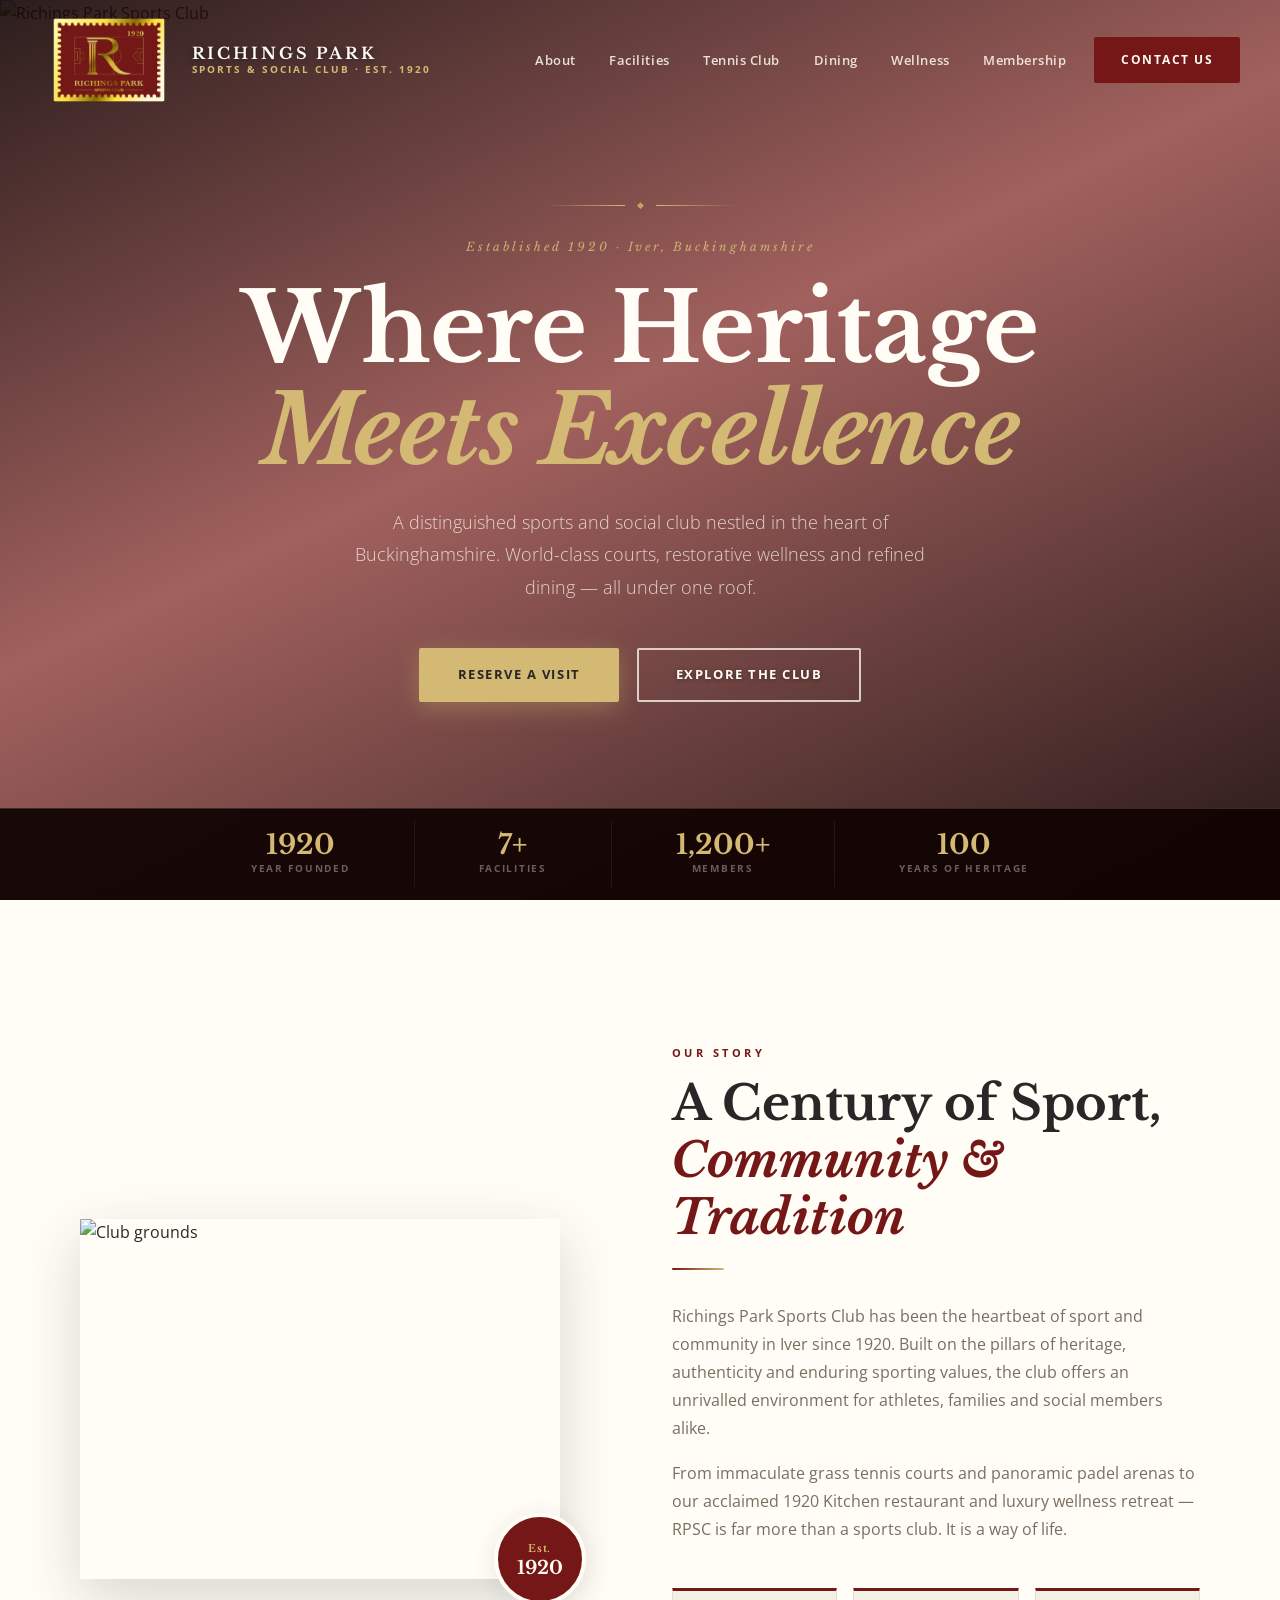
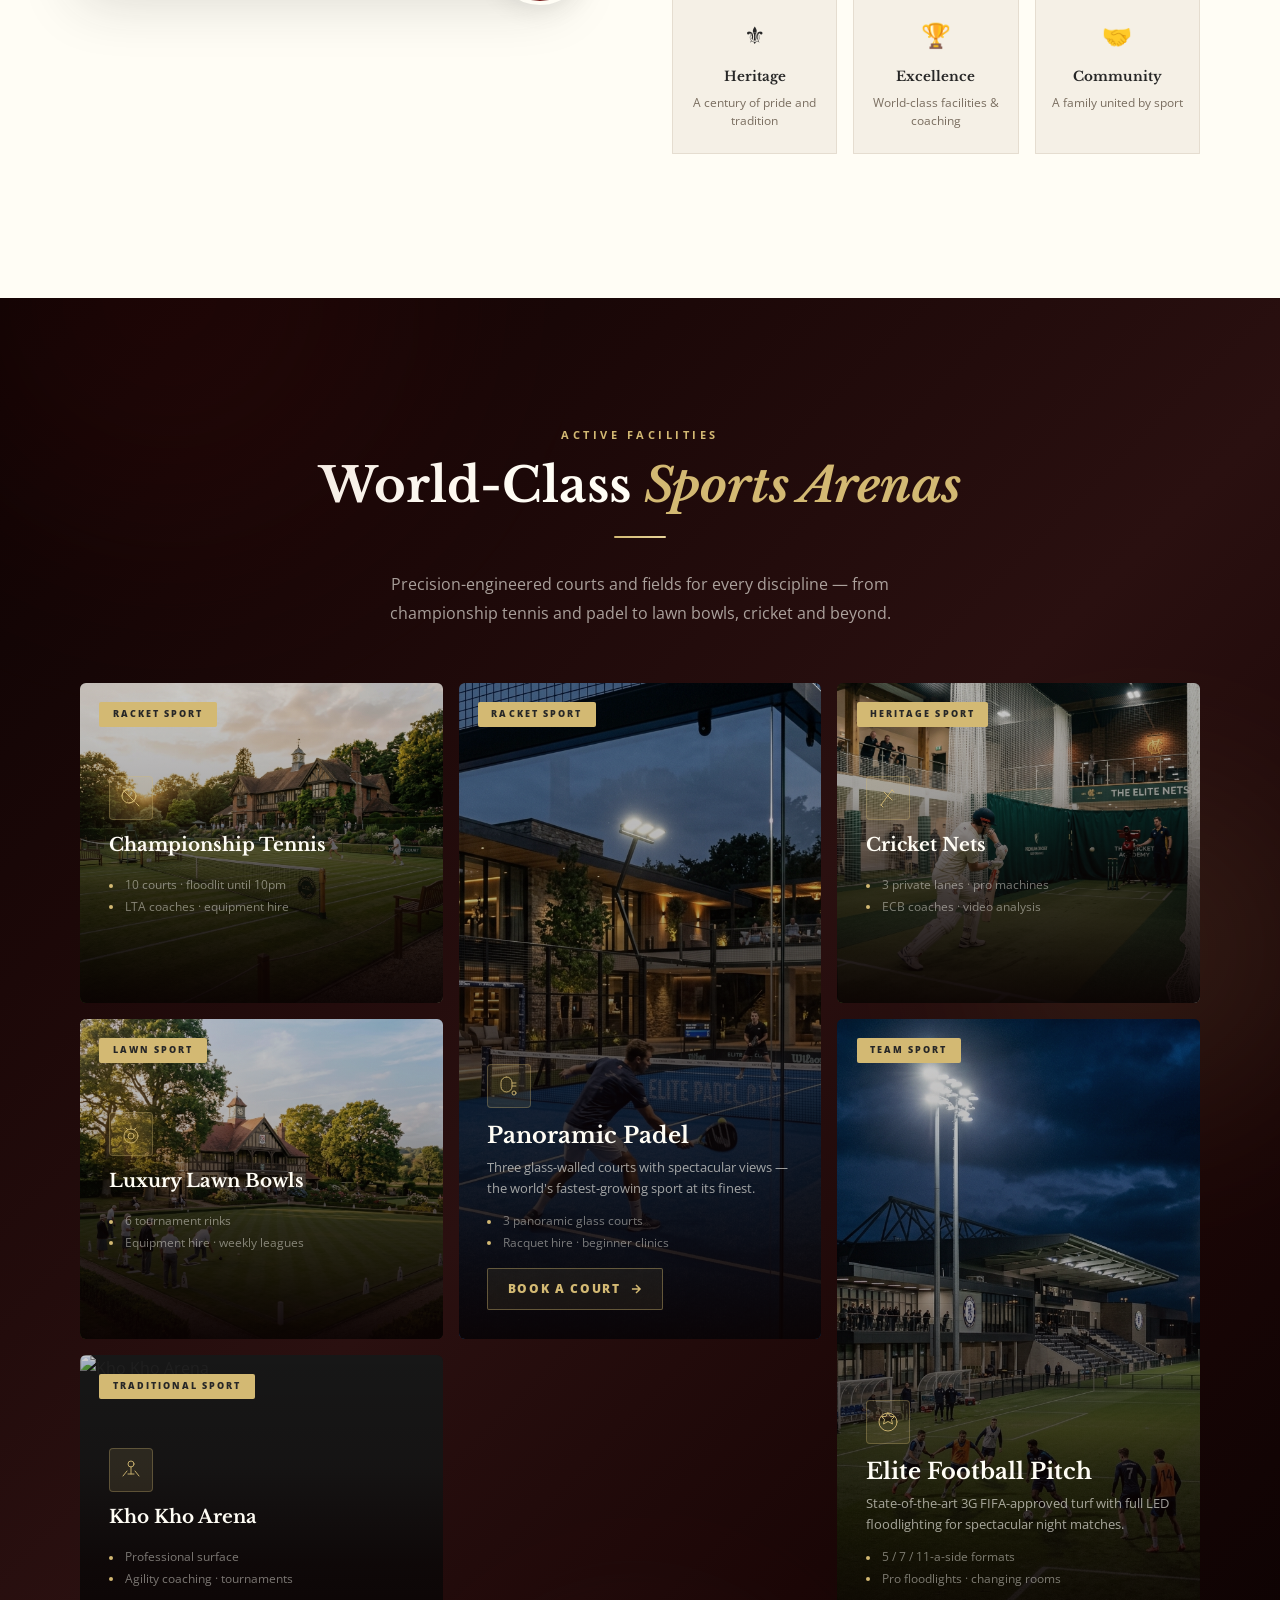
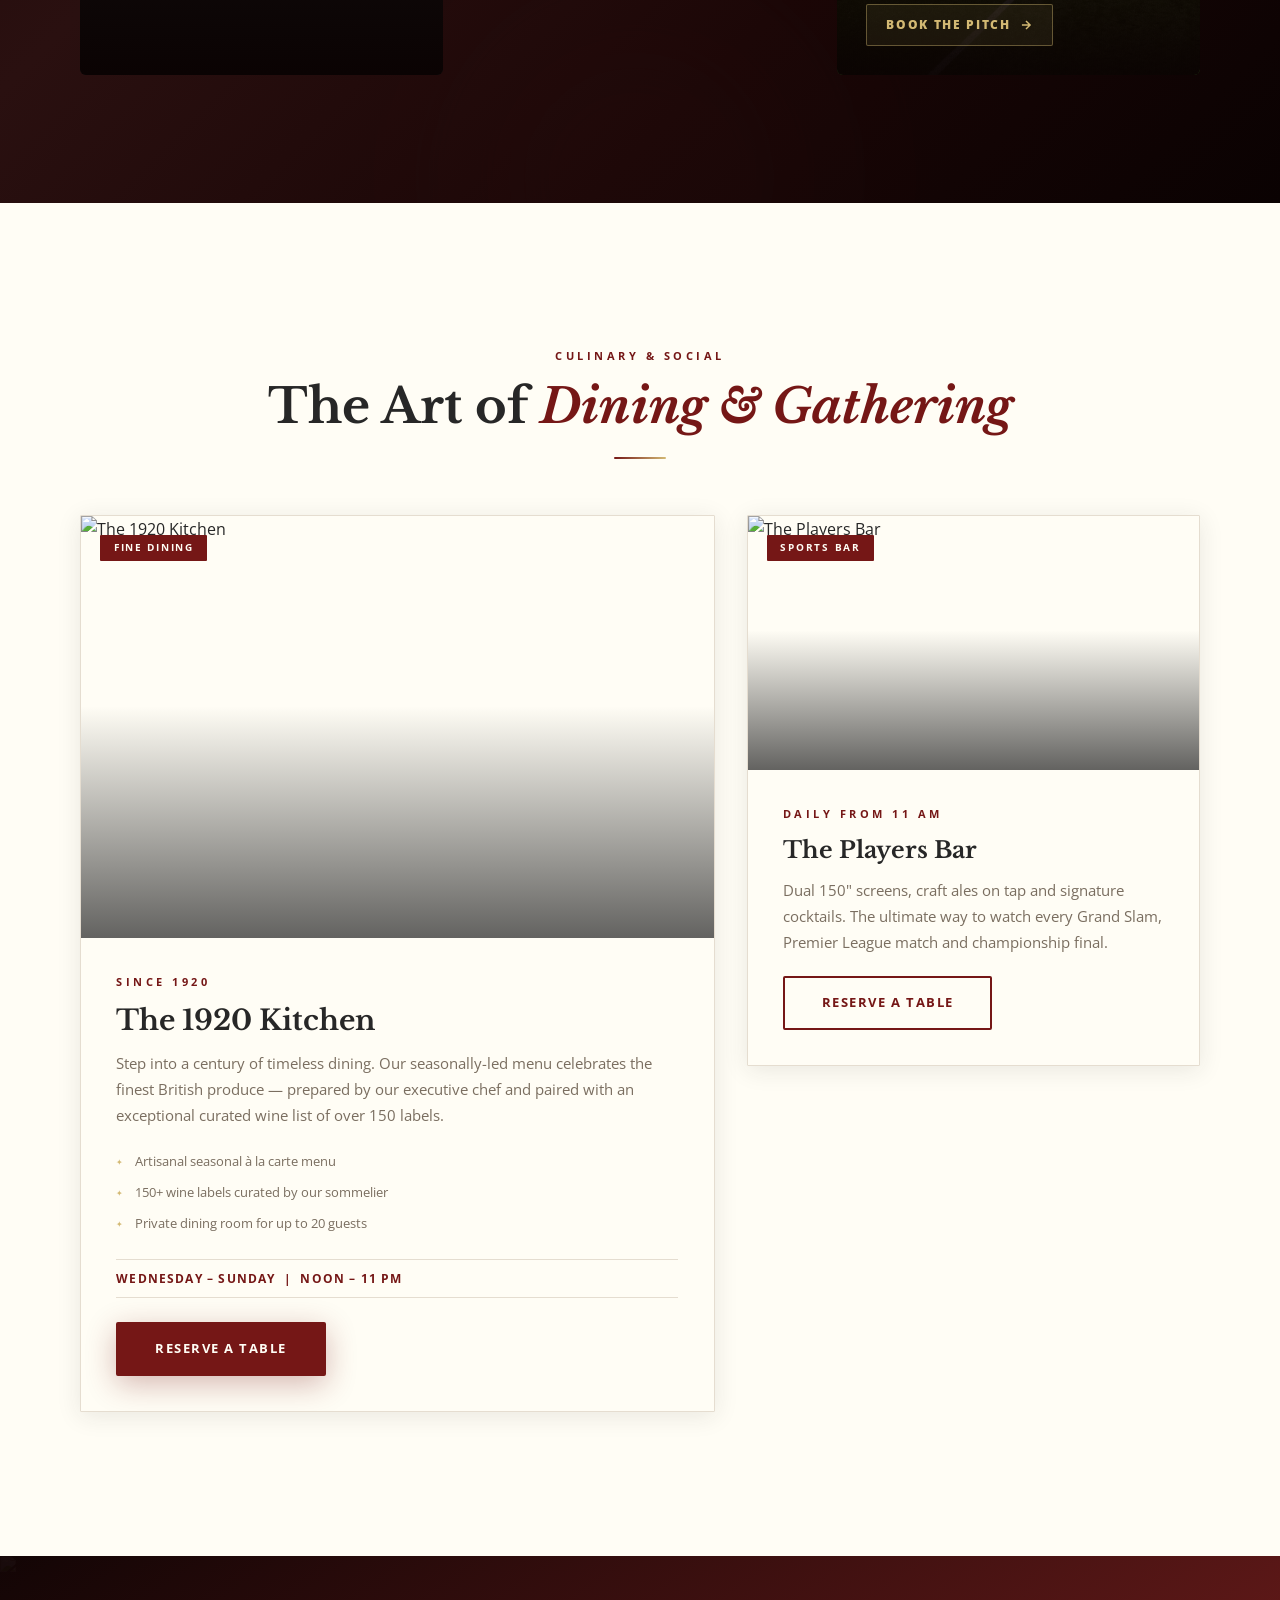
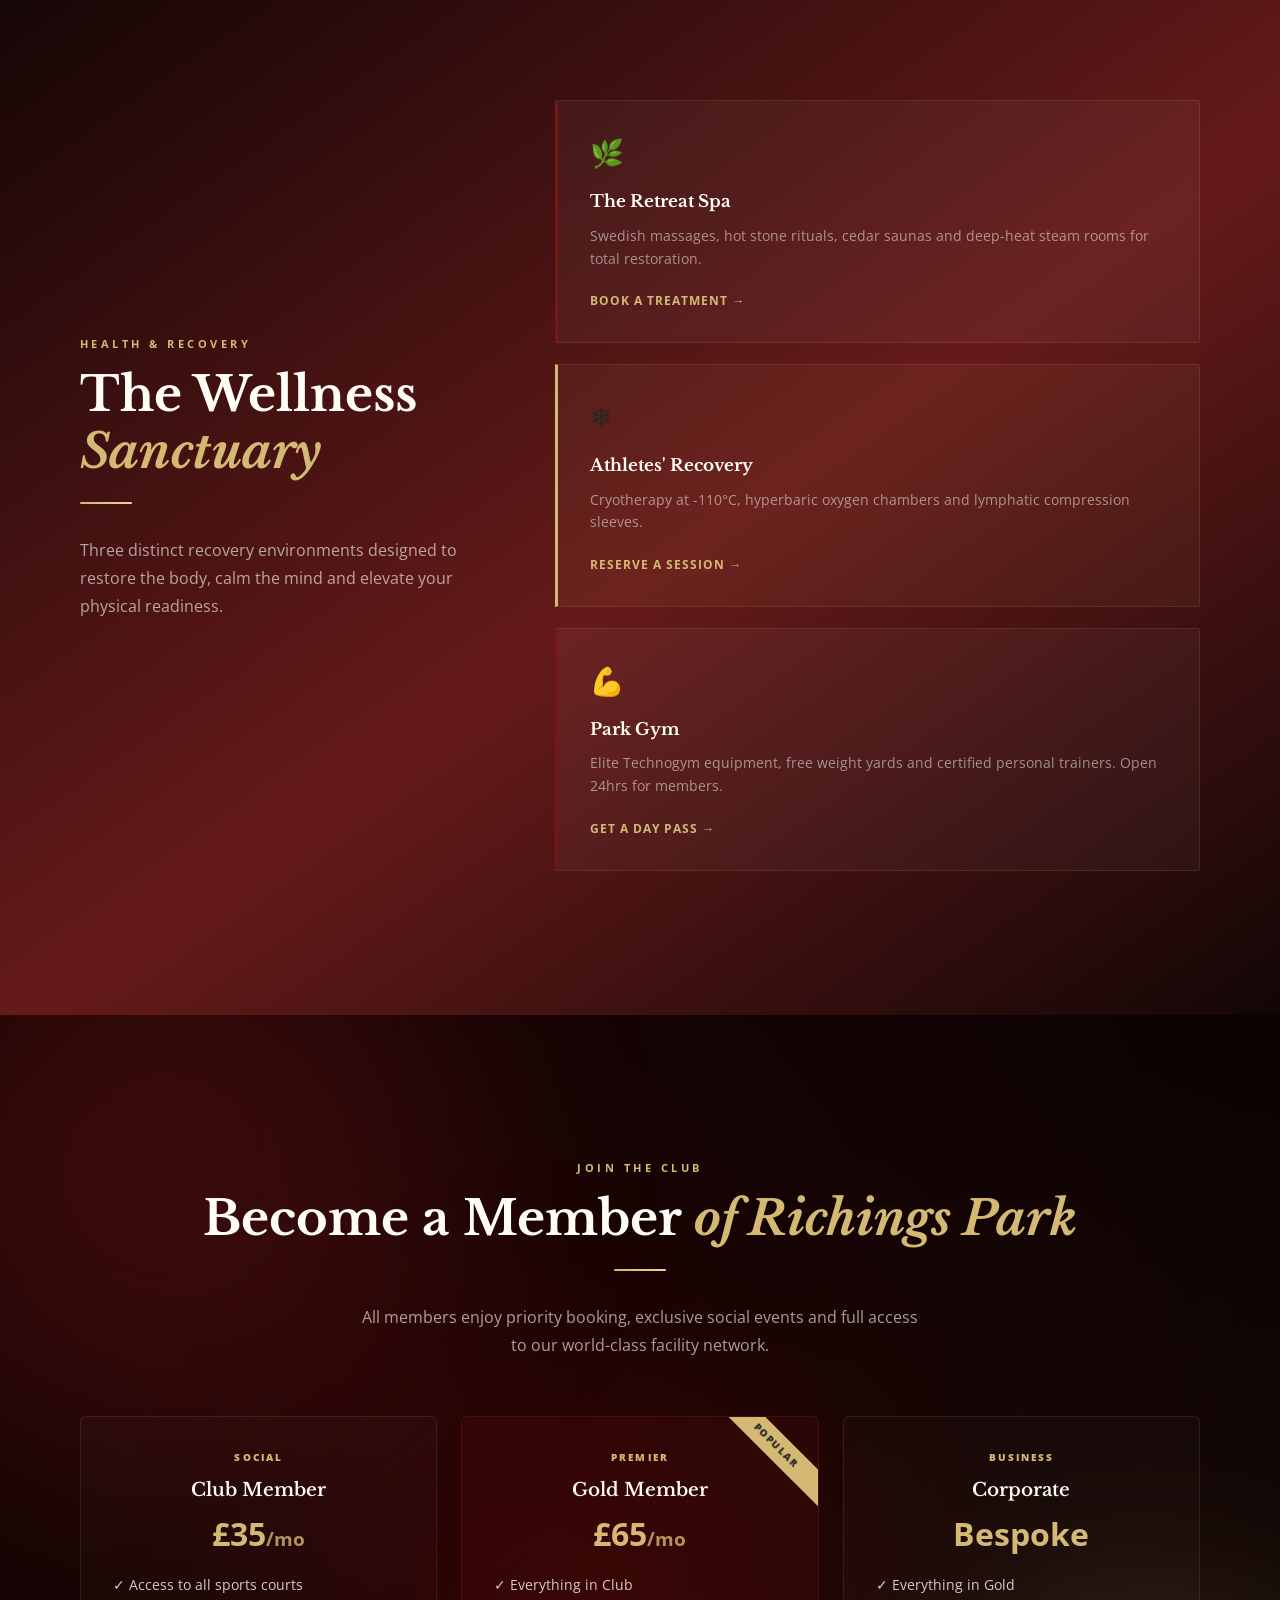
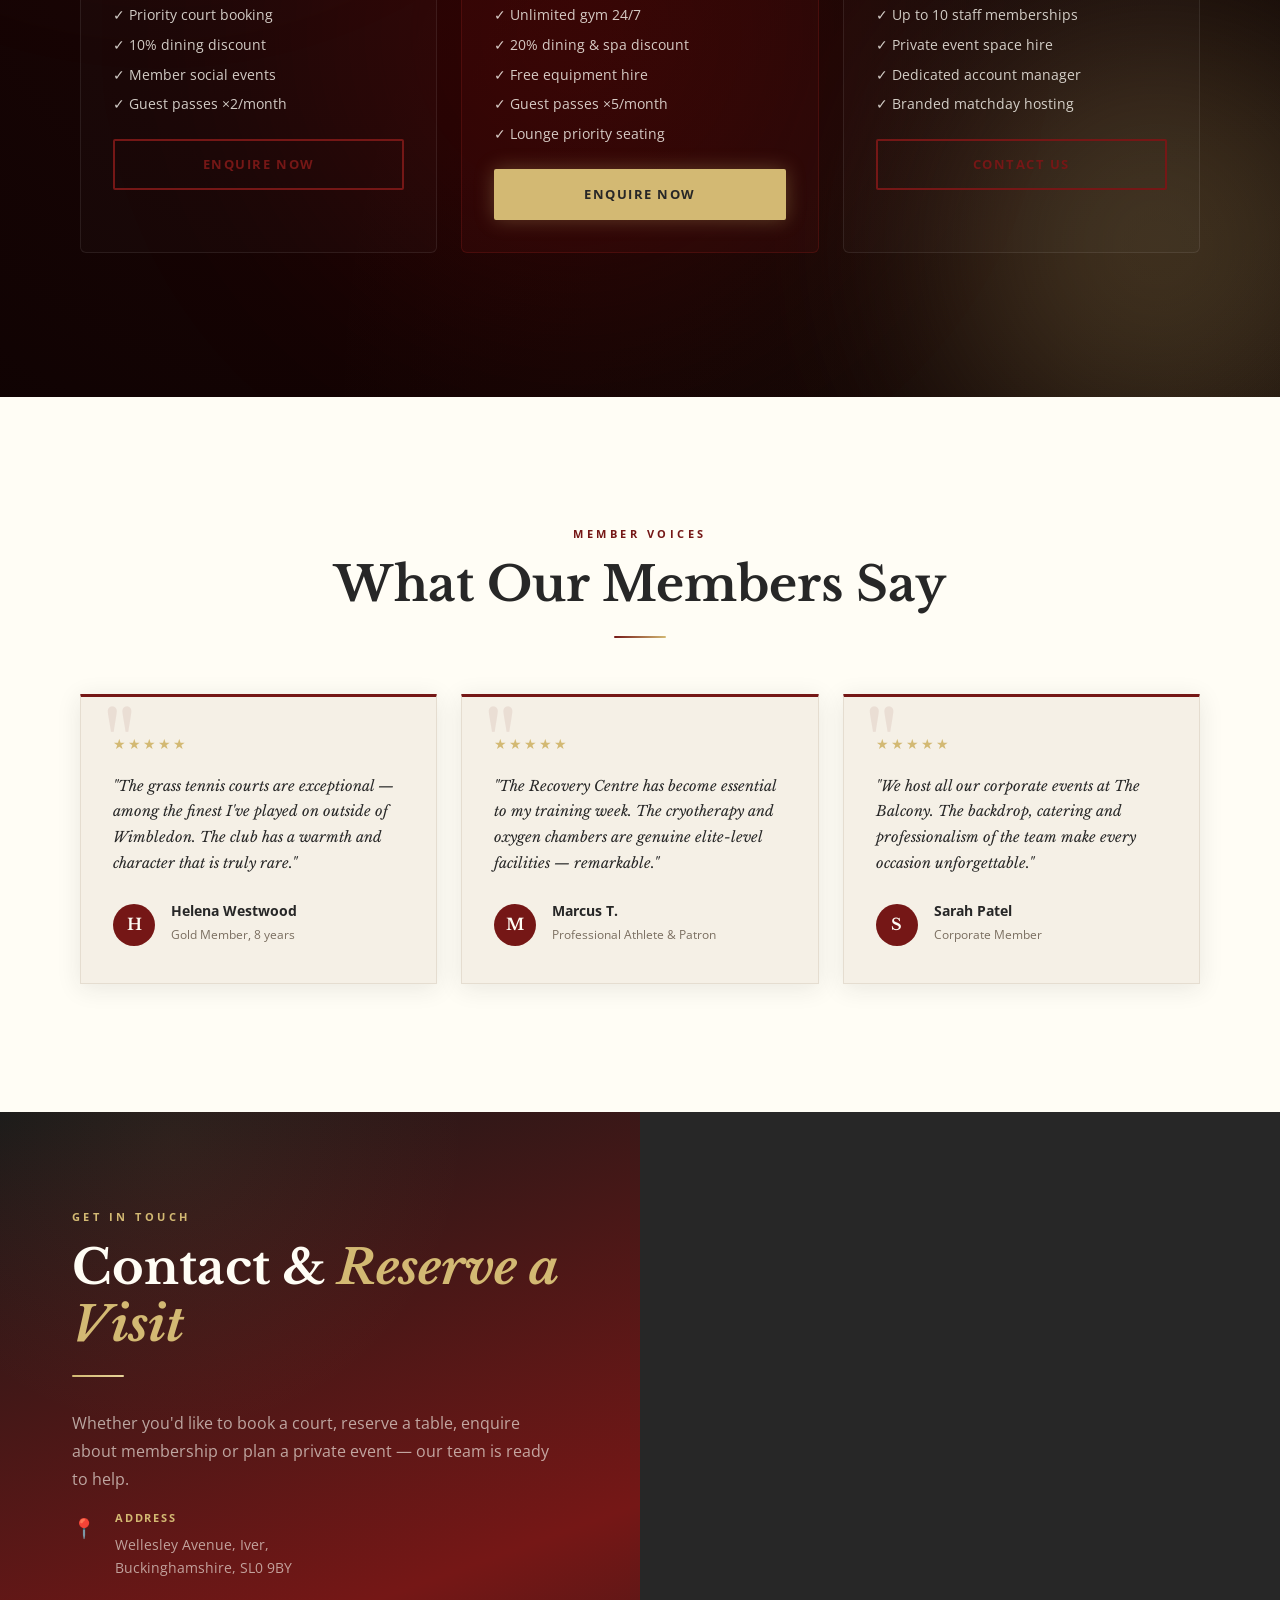
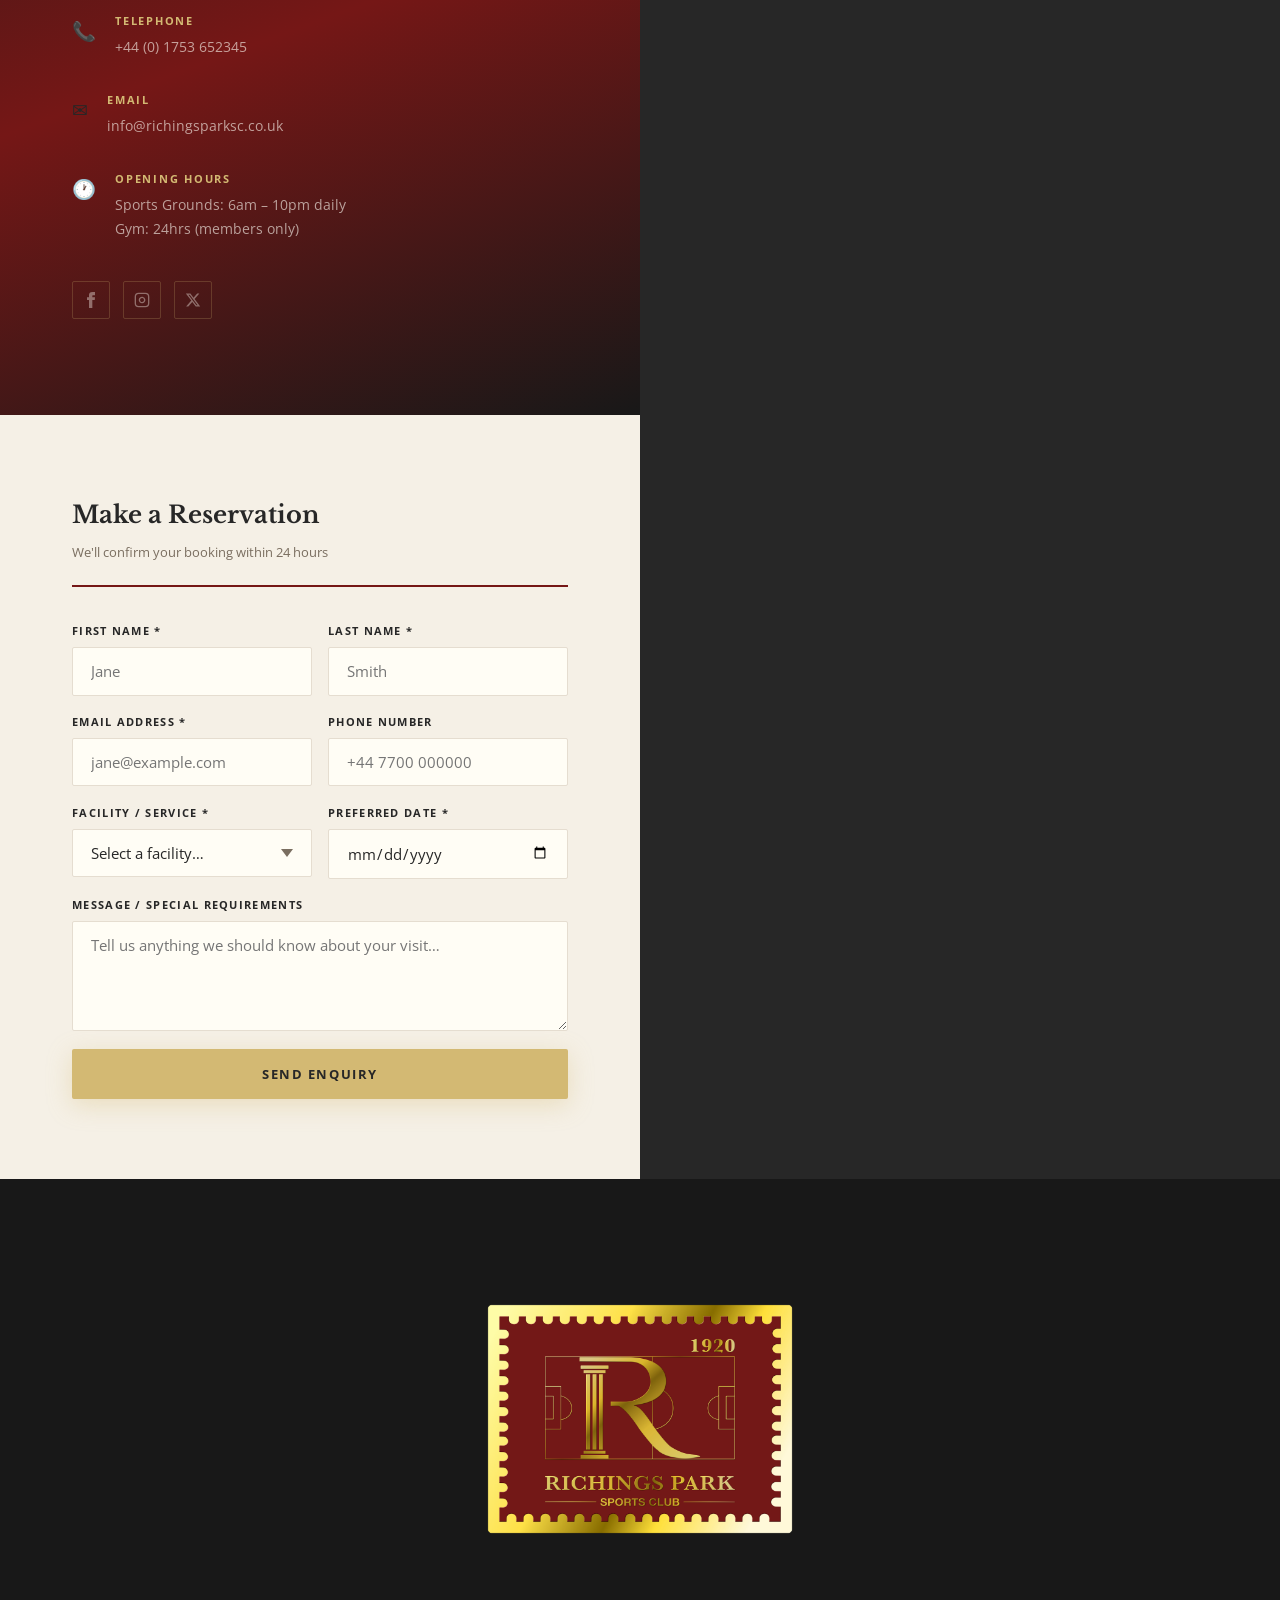
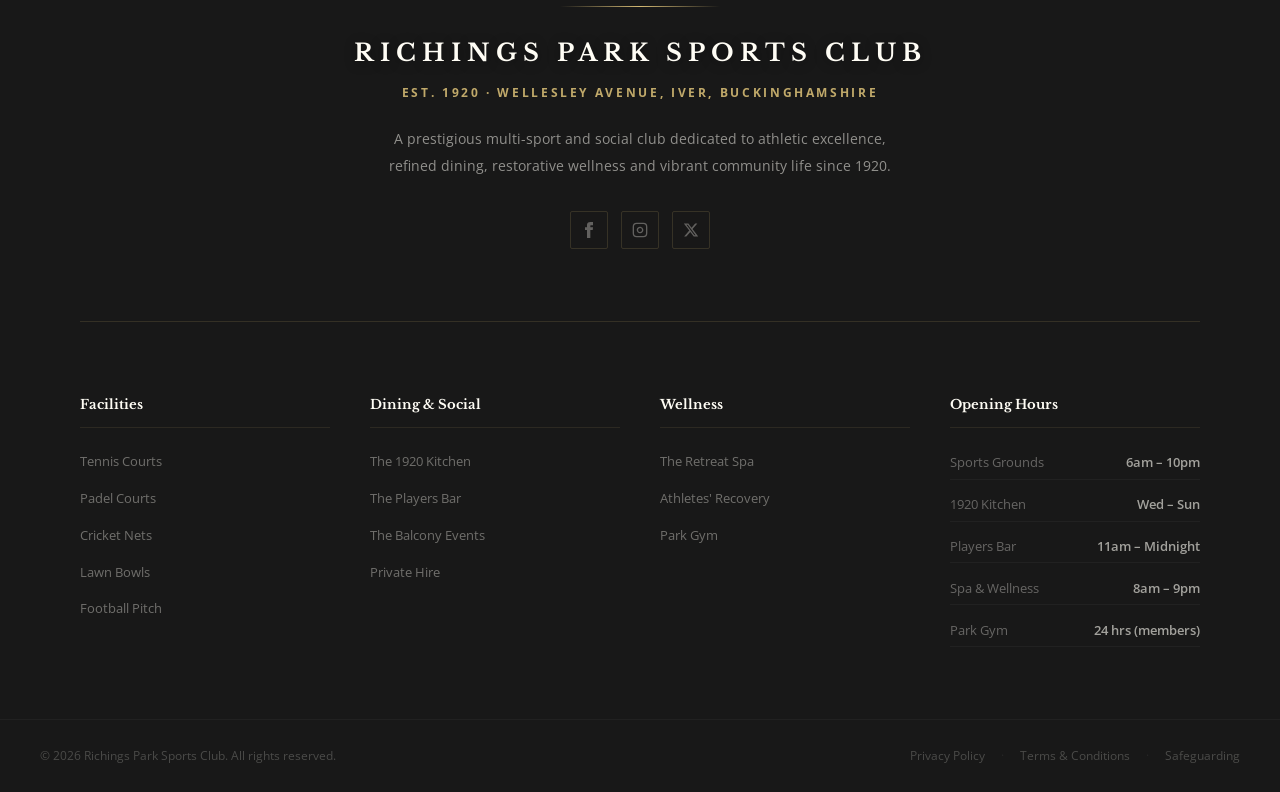
==== commit 4c62f5cd: "feat: complete modern redesign of the dedicated tennis club page with stunning hero and glassmorphis" ====
--- a/index.html
+++ b/index.html
@@ -28,6 +28,7 @@
         <nav class="nav__menu" id="navMenu">
             <a href="#about"       class="nav__item">About</a>
             <a href="#facilities"  class="nav__item">Facilities</a>
+            <a href="tennis.html"  class="nav__item">Tennis Club</a>
             <a href="#dining"      class="nav__item">Dining</a>
             <a href="#wellness"    class="nav__item">Wellness</a>
             <a href="#membership"  class="nav__item">Membership</a>
--- a/style.css
+++ b/style.css
@@ -600,3 +600,107 @@
   .pillars{grid-template-columns:1fr}
   .footer__links{grid-template-columns:1fr}
 }
+
+/* ════════════ TENNIS PAGE ════════════ */
+.tennis-hero {
+    position: relative;
+    min-height: 80vh;
+    display: flex;
+    align-items: center;
+    justify-content: center;
+    text-align: center;
+    padding: 12rem 2rem 6rem;
+    overflow: hidden;
+    background: #000;
+}
+.tennis-hero__bg {
+    position: absolute; inset: 0; z-index: 0;
+}
+.tennis-hero__bg img {
+    width: 100%; height: 100%; object-fit: cover;
+    filter: brightness(0.6) saturate(1.2);
+    transform: scale(1.05);
+    animation: slowZoom 20s ease-out infinite alternate;
+}
+.tennis-hero__veil {
+    position: absolute; inset: 0;
+    background: linear-gradient(to bottom, rgba(7,1,1,0.85) 0%, rgba(7,1,1,0.2) 40%, #070101 100%);
+}
+.tennis-hero__content {
+    position: relative; z-index: 1; max-width: 900px;
+    animation: memReveal 1.2s cubic-bezier(.25,.8,.25,1) both;
+}
+.tennis-hero__badge {
+    display: inline-block;
+    padding: 0.5rem 1.8rem;
+    border: 1px solid rgba(211,185,115,.4);
+    border-radius: 30px;
+    color: var(--G);
+    font-size: 0.8rem;
+    font-weight: 800;
+    letter-spacing: 0.25em;
+    text-transform: uppercase;
+    margin-bottom: 2.5rem;
+    background: rgba(255,253,245,.03);
+    backdrop-filter: blur(8px);
+}
+.tennis-hero h1 {
+    color: var(--I);
+    font-family: var(--fH);
+    font-size: clamp(3rem, 6vw, 5rem);
+    line-height: 1.05;
+    margin-bottom: 1.8rem;
+    text-shadow: 0 10px 40px rgba(0,0,0,0.8);
+}
+.tennis-hero h1 em {
+    color: var(--G); font-style: italic; font-weight: 400;
+}
+.tennis-hero p {
+    color: rgba(255,253,245,.8);
+    font-size: clamp(1rem, 2vw, 1.3rem);
+    line-height: 1.6;
+    max-width: 750px;
+    margin: 0 auto 3rem;
+}
+
+/* Tennis Features Strip */
+.tennis-features {
+    position: relative; z-index: 2;
+    margin-top: -5rem;
+    padding: 0 2rem;
+    margin-bottom: 4rem;
+}
+.tf-grid {
+    display: grid; grid-template-columns: repeat(auto-fit, minmax(280px, 1fr)); gap: 1.5rem;
+    max-width: 1200px; margin: 0 auto;
+}
+.tf-card {
+    background: rgba(255,253,245,.02);
+    border: 1px solid rgba(211,185,115,.15);
+    border-radius: 8px;
+    padding: 3rem 2rem;
+    backdrop-filter: blur(20px);
+    text-align: center;
+    transition: transform 0.5s var(--ease), border-color 0.5s var(--ease);
+    animation: memReveal 0.8s both;
+}
+.tf-card:hover {
+    transform: translateY(-10px);
+    border-color: rgba(211,185,115,.4);
+    background: rgba(255,253,245,.05);
+}
+.tf-icon {
+    font-size: 2.2rem; margin-bottom: 1.5rem; color: var(--G);
+    display: inline-block;
+}
+.tf-card h3 {
+    color: var(--I); font-family: var(--fH); font-size: 1.4rem; margin-bottom: 0.8rem;
+}
+.tf-card p {
+    color: rgba(255,253,245,.65); font-size: 0.95rem; line-height: 1.6;
+}
+
+@keyframes slowZoom {
+    0% { transform: scale(1.02); }
+    100% { transform: scale(1.15); }
+}
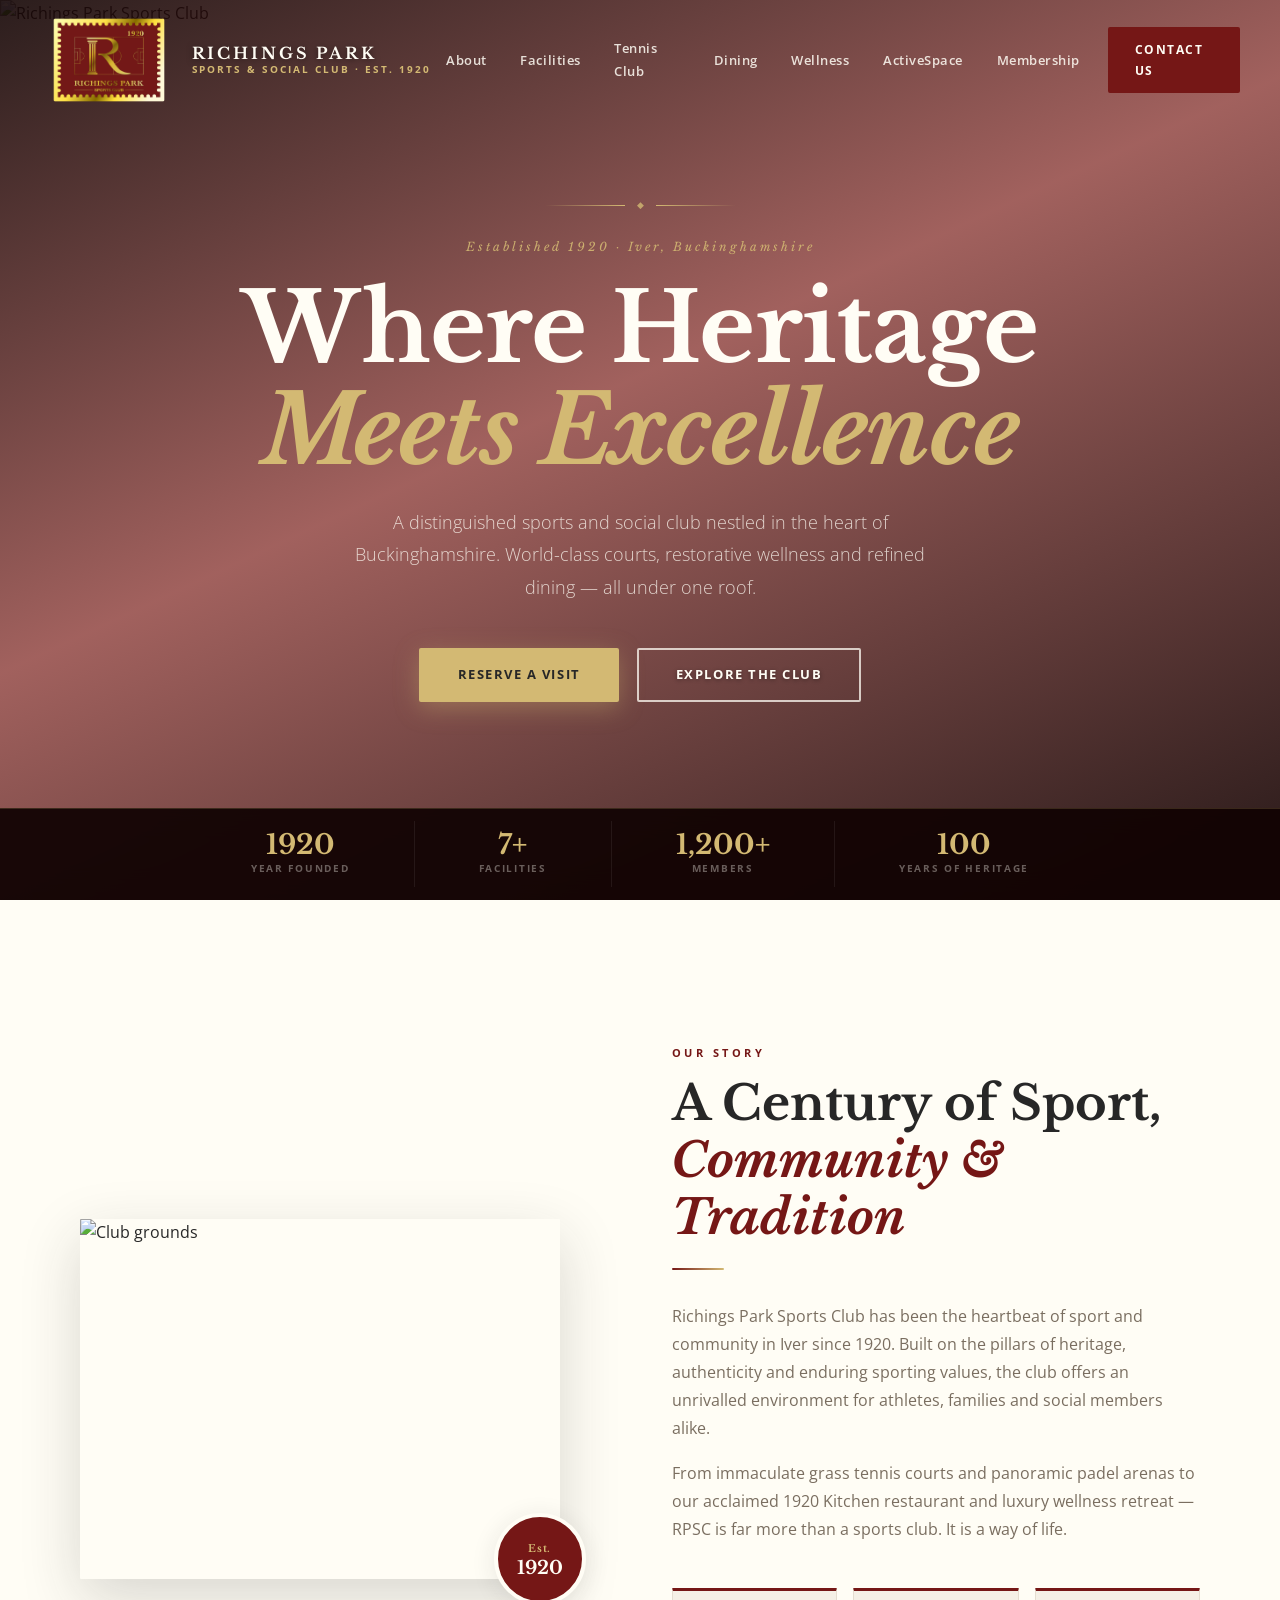
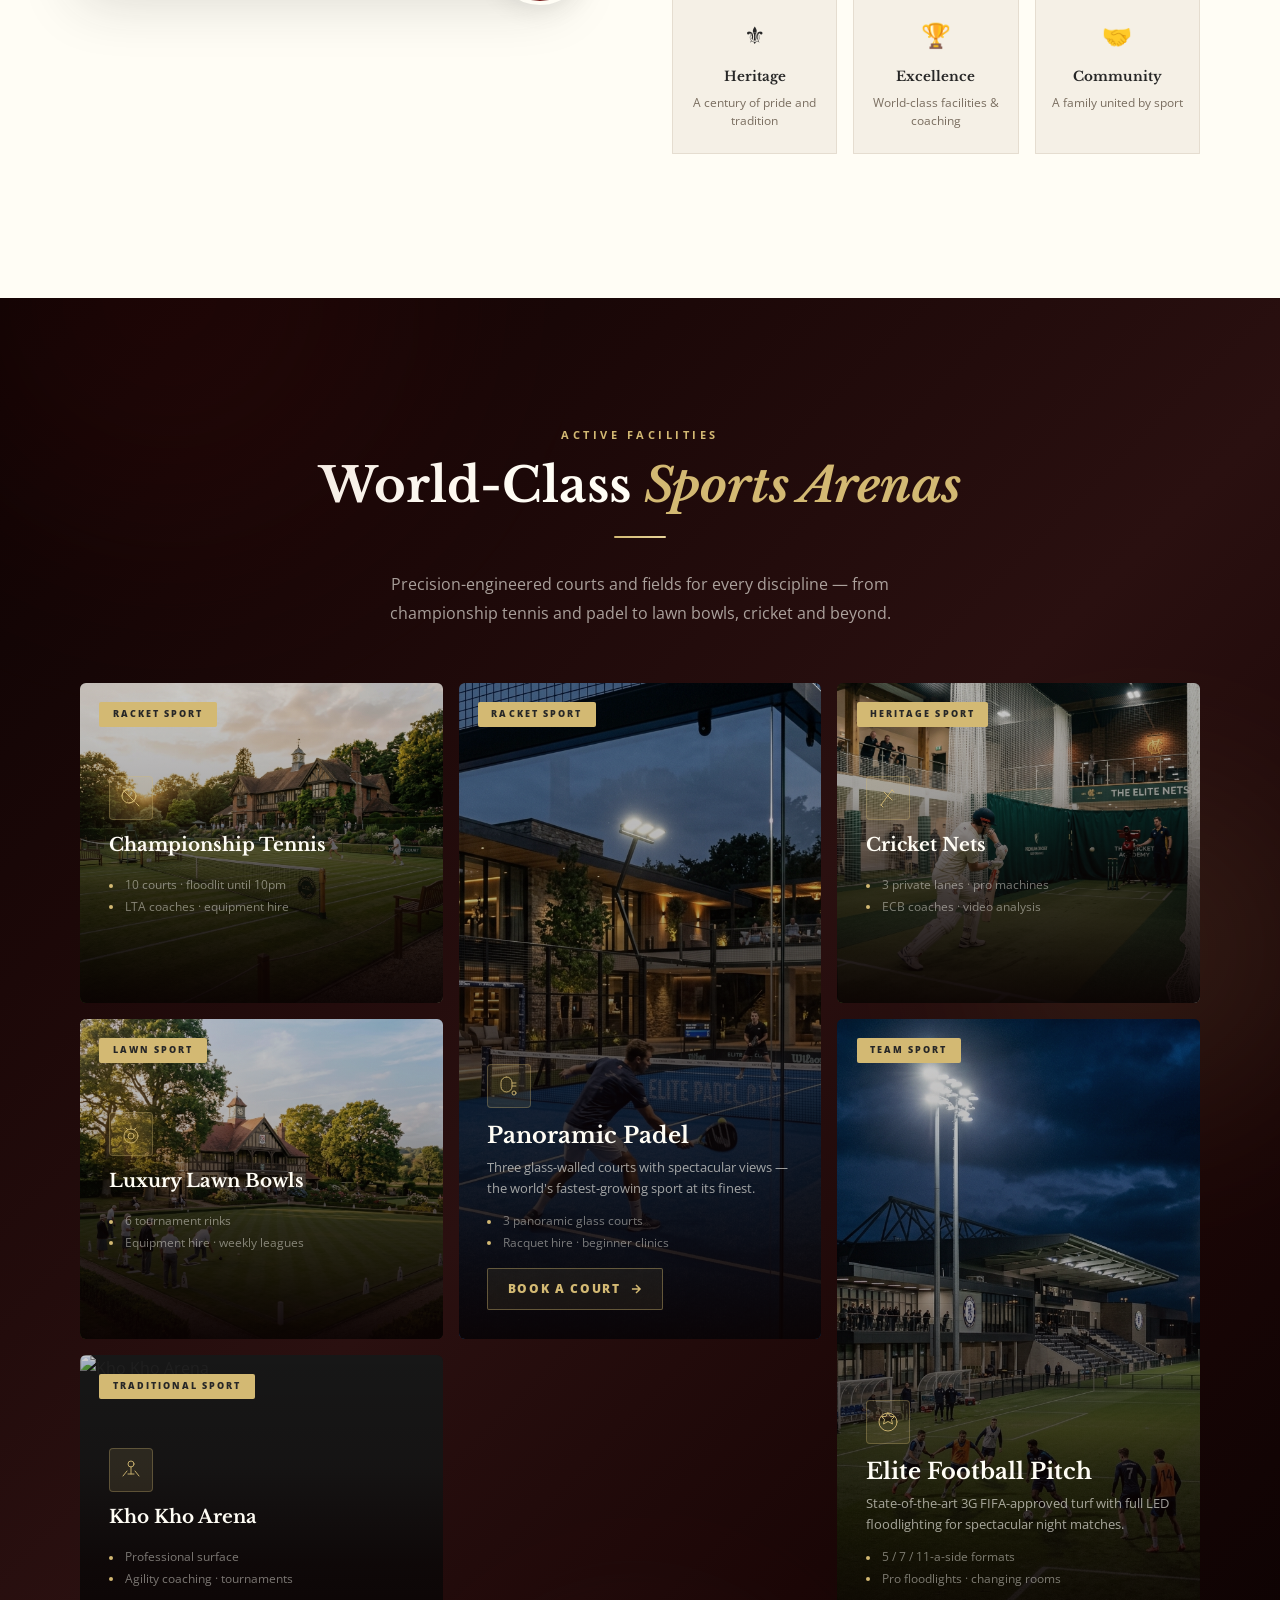
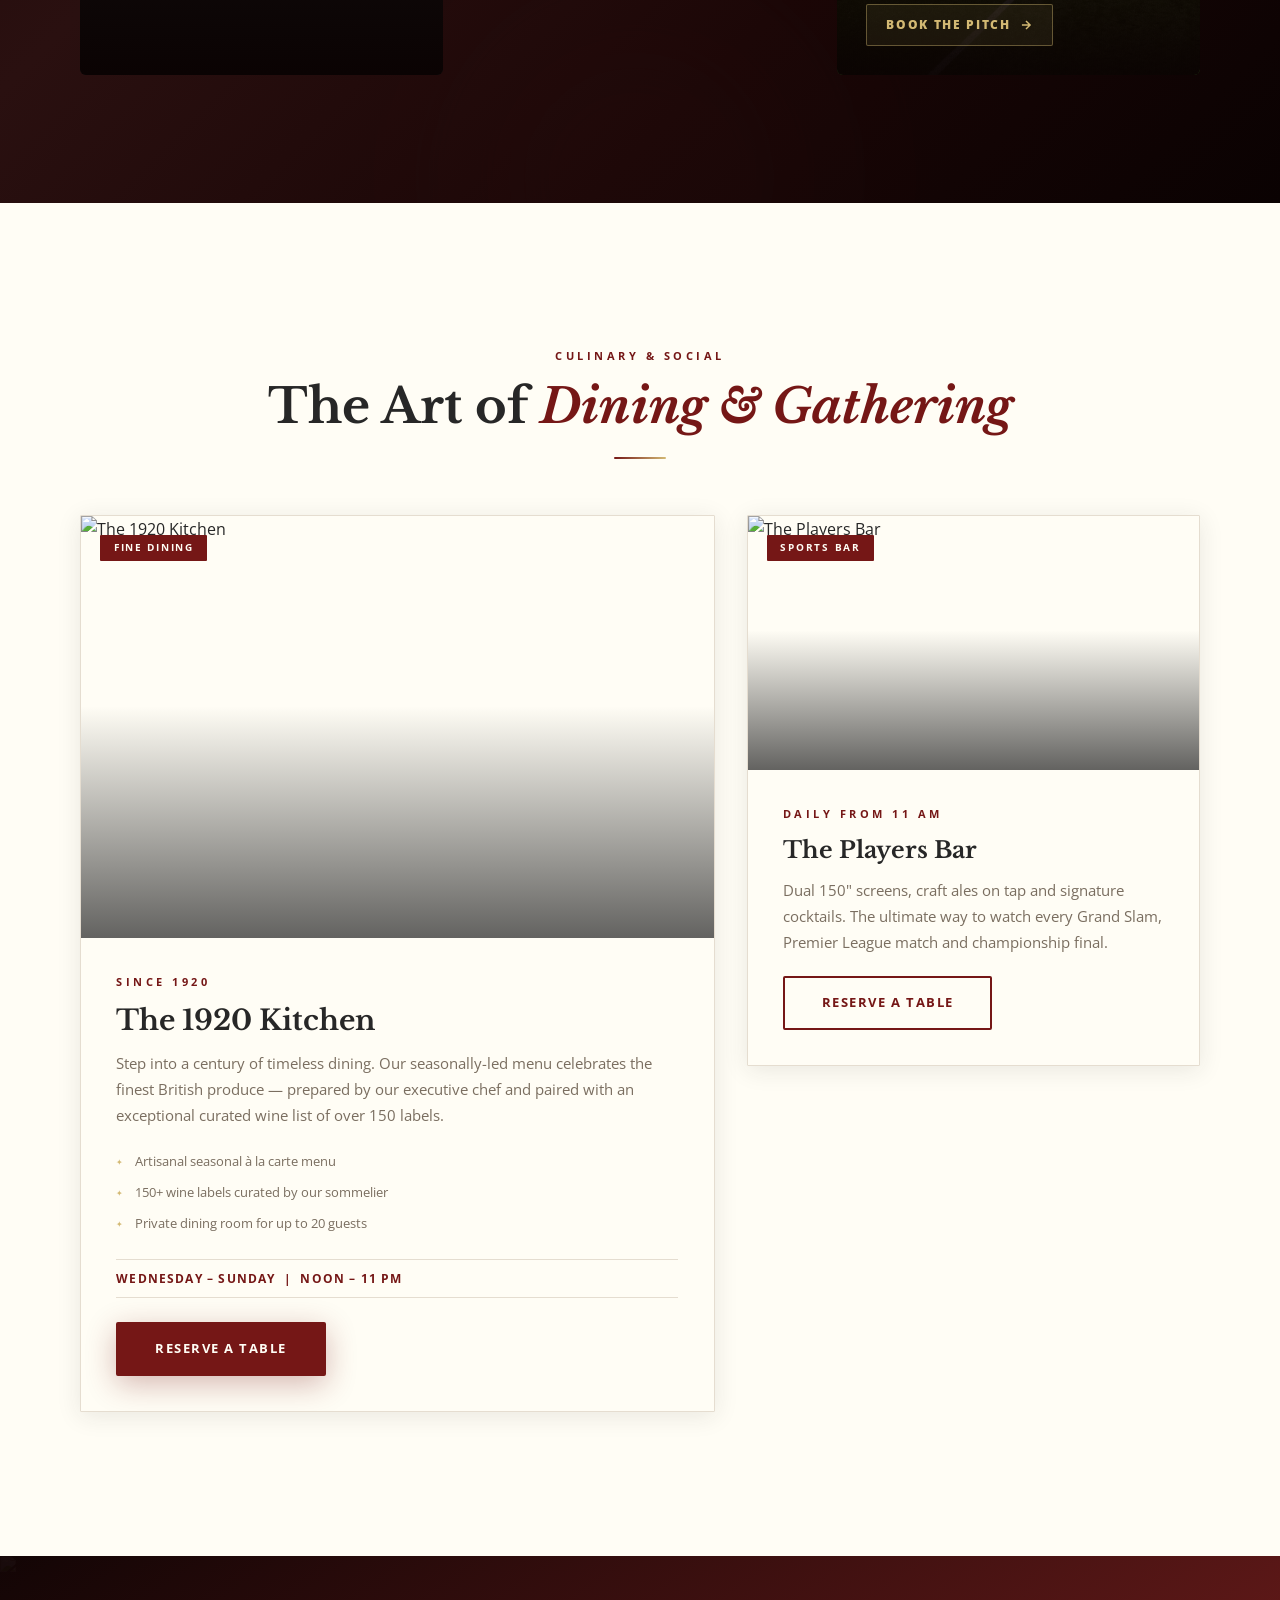
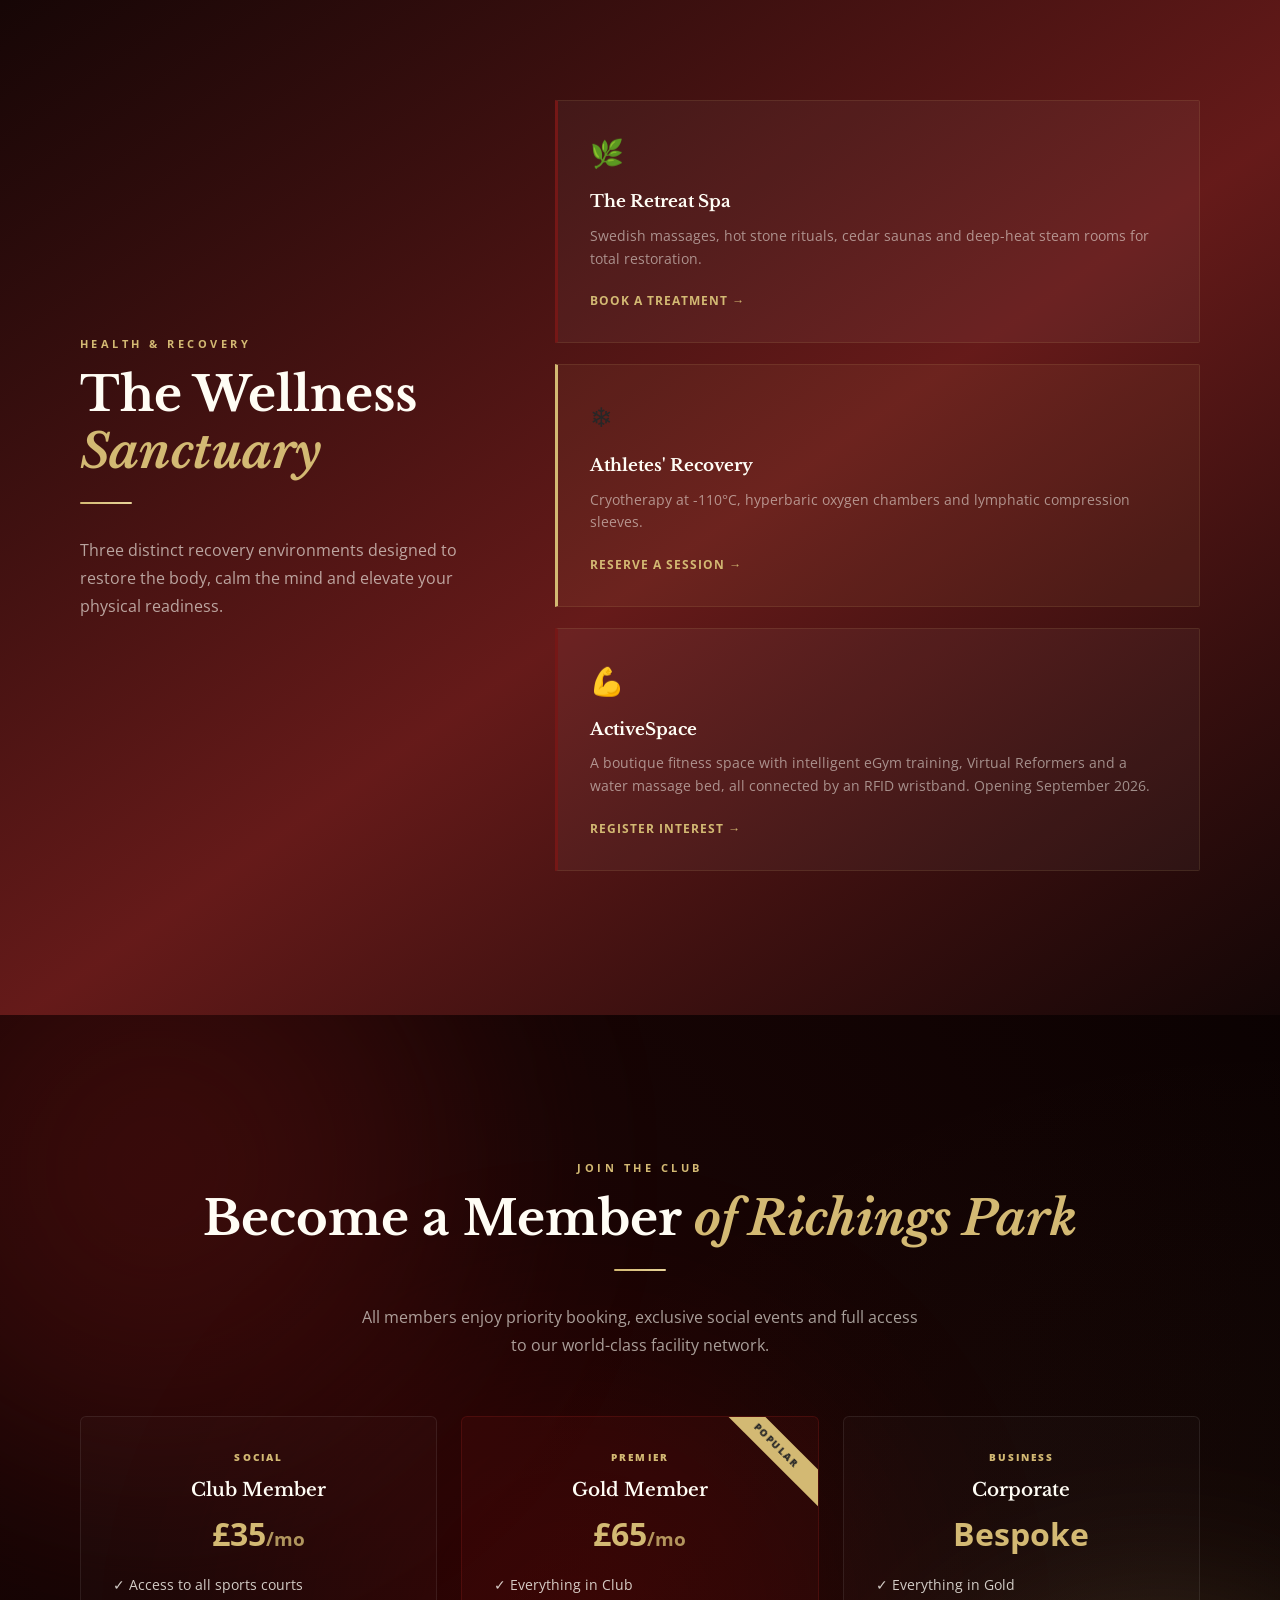
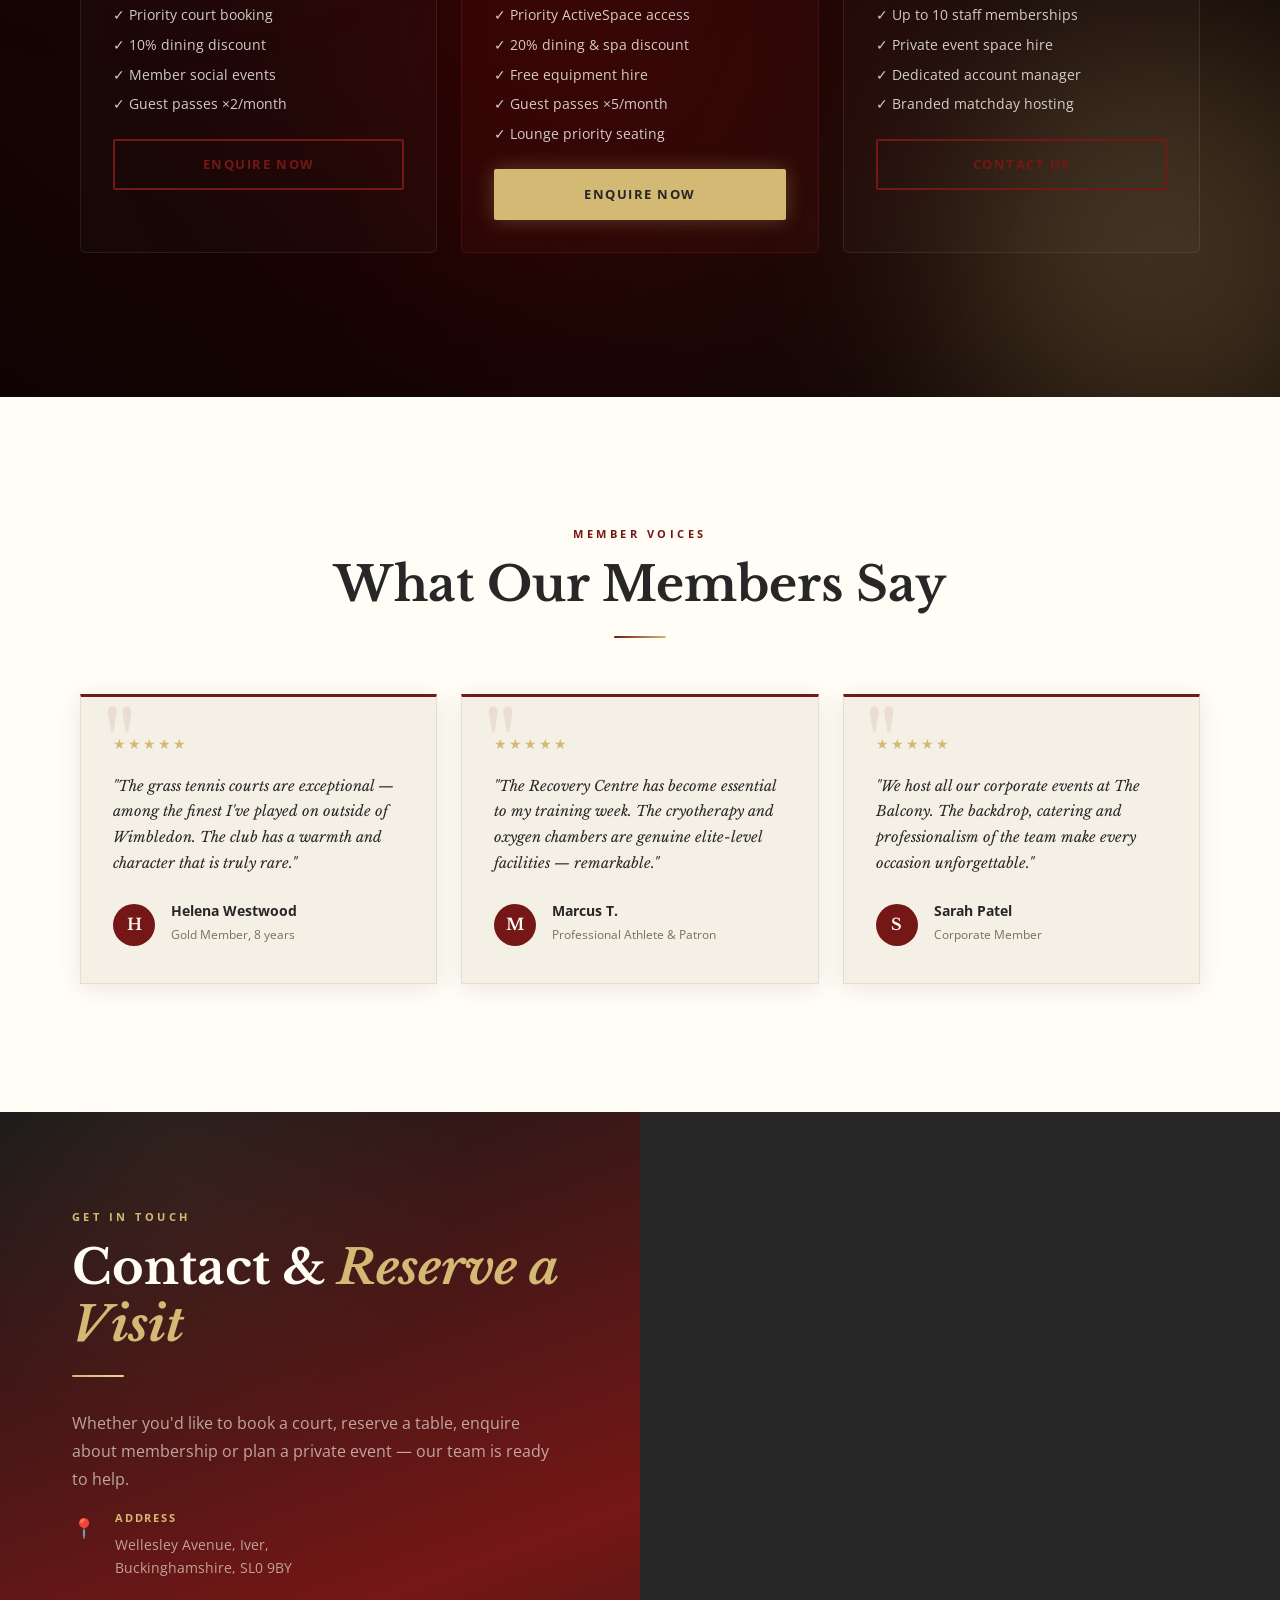
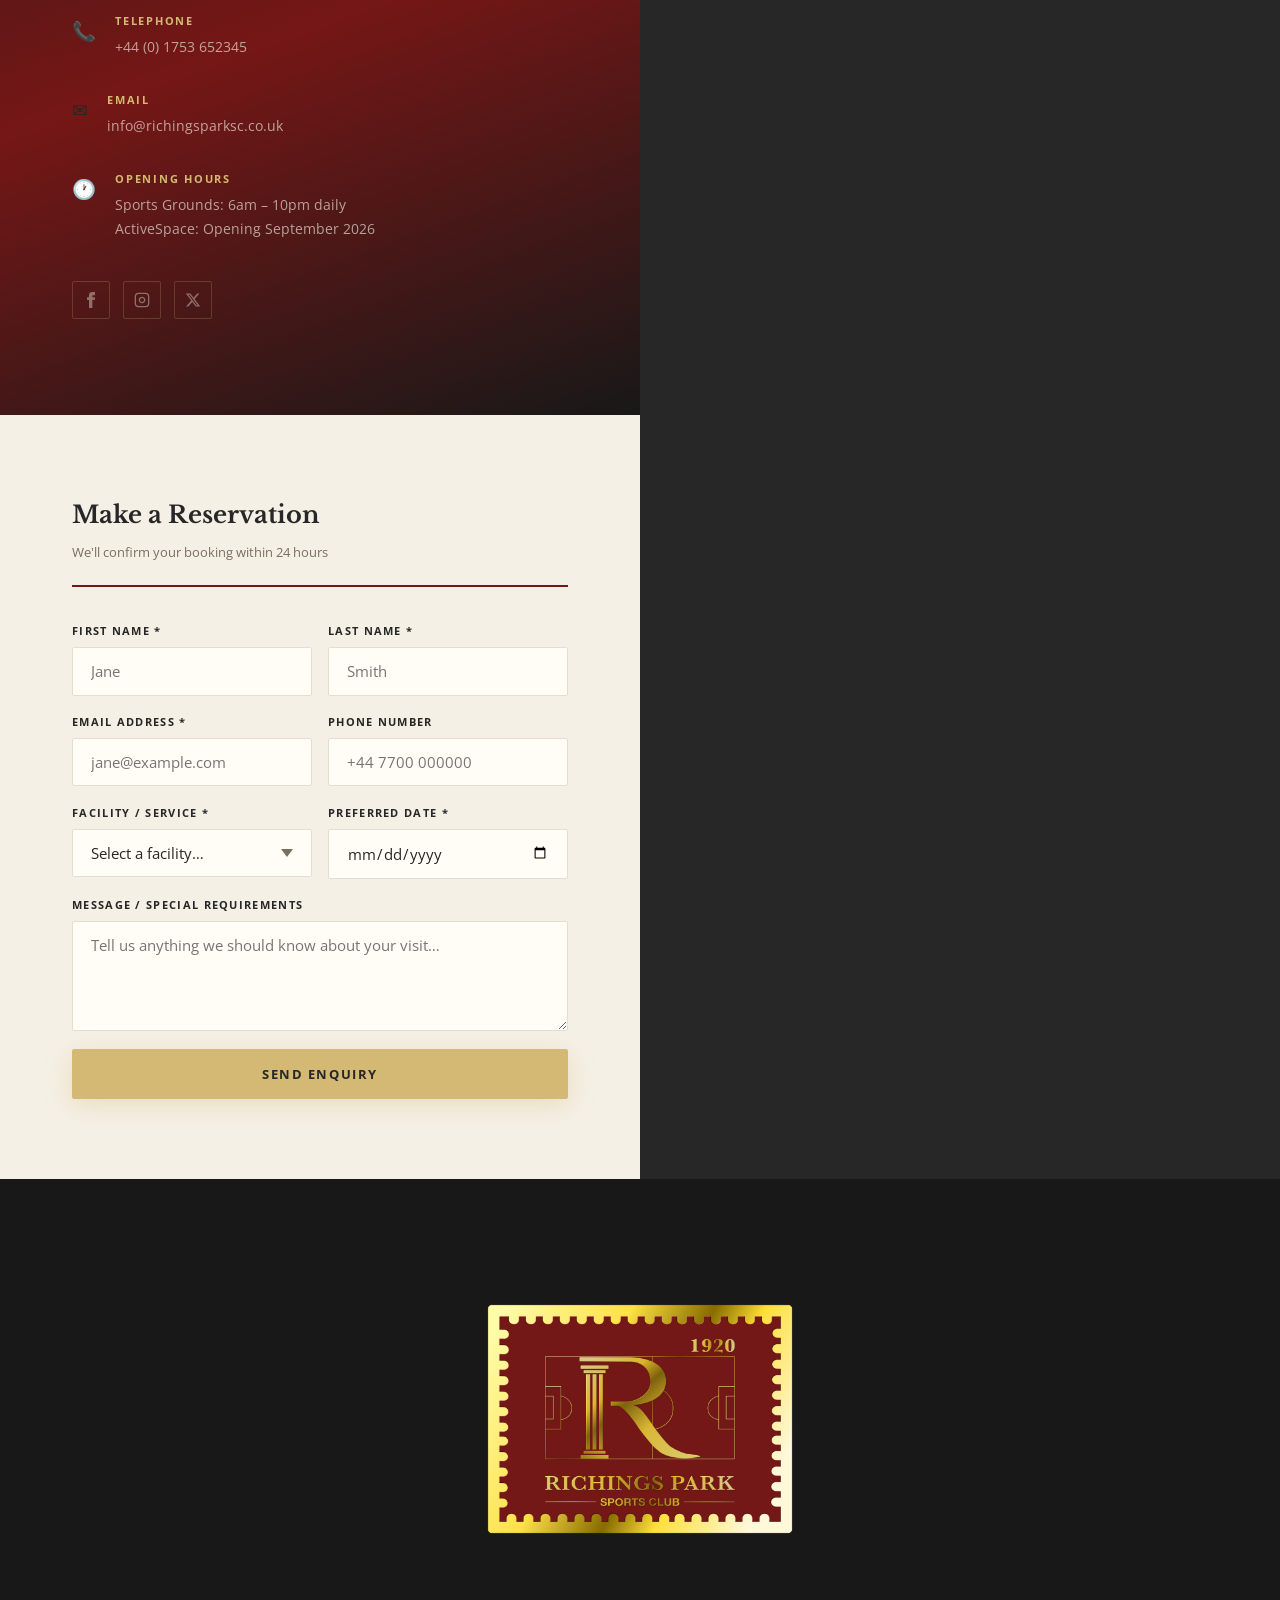
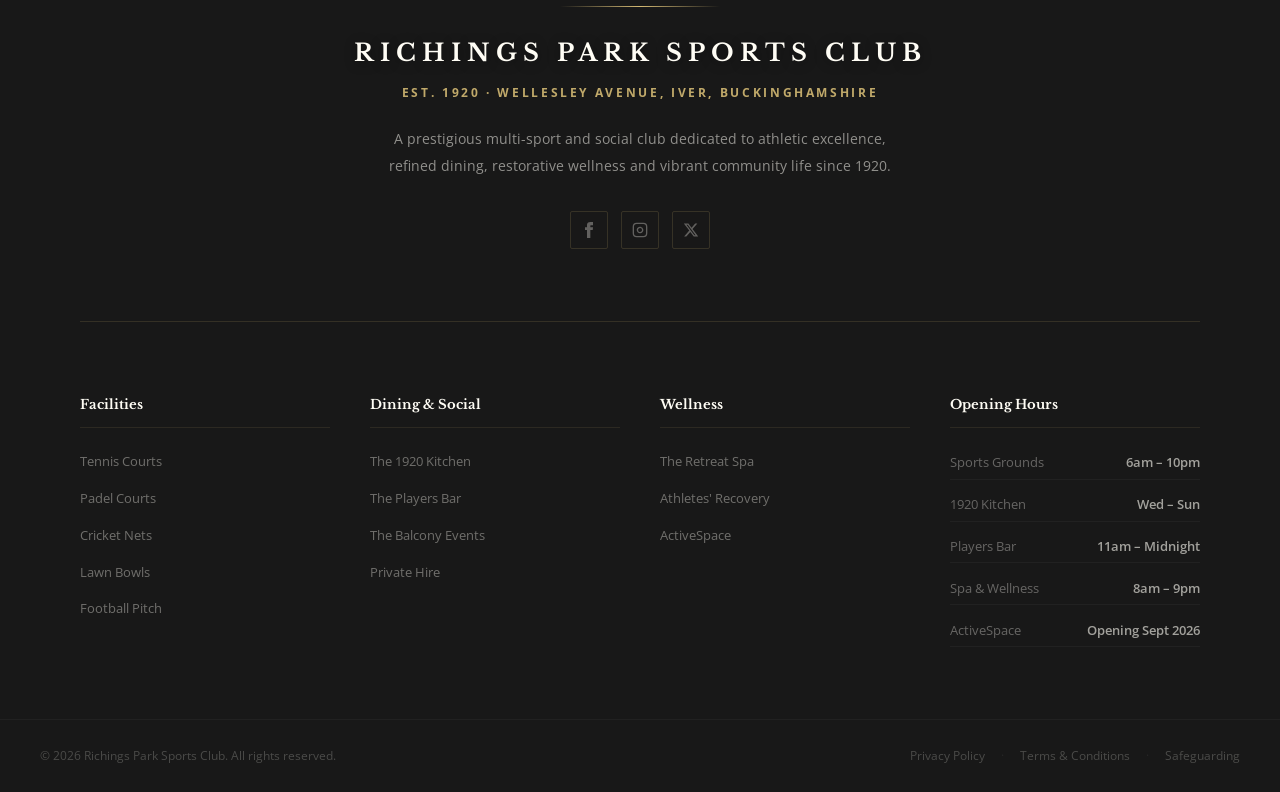
==== commit a82b9886: "Add ActiveSpace boutique fitness page; replace outdated Park Gym content - New activespace.html venu" ====
--- a/index.html
+++ b/index.html
@@ -31,6 +31,7 @@
             <a href="tennis.html"  class="nav__item">Tennis Club</a>
             <a href="#dining"      class="nav__item">Dining</a>
             <a href="#wellness"    class="nav__item">Wellness</a>
+            <a href="activespace.html" class="nav__item">ActiveSpace</a>
             <a href="#membership"  class="nav__item">Membership</a>
             <a href="#contact"     class="nav__book">Contact Us</a>
         </nav>
@@ -139,7 +140,7 @@
             </article>
 
             <!-- Padel (tall) -->
-            <article class="fac-card fac-card--tall reveal" style="--delay:.12s">
+            <article class="fac-card fac-card--tall" style="--delay:.12s">
                 <div class="fac-card__img-wrap"><img src="images/padel.png" alt="Panoramic Padel" class="fac-card__img" loading="lazy"><div class="fac-card__veil"></div></div>
                 <div class="fac-card__badge">Racket Sport</div>
                 <div class="fac-card__content">
@@ -178,7 +179,7 @@
             </article>
 
             <!-- Football (tall) -->
-            <article class="fac-card fac-card--tall reveal" style="--delay:.33s">
+            <article class="fac-card fac-card--tall" style="--delay:.33s">
                 <div class="fac-card__img-wrap"><img src="images/football.png" alt="Football Pitch" class="fac-card__img" loading="lazy"><div class="fac-card__veil"></div></div>
                 <div class="fac-card__badge">Team Sport</div>
                 <div class="fac-card__content">
@@ -280,9 +281,9 @@
             </div>
             <div class="wcard">
                 <span class="wcard__icon">💪</span>
-                <h4 class="wcard__h">Park Gym</h4>
-                <p class="wcard__body">Elite Technogym equipment, free weight yards and certified personal trainers. Open 24hrs for members.</p>
-                <a href="#contact" class="wcard__link">Get a Day Pass →</a>
+                <h4 class="wcard__h">ActiveSpace</h4>
+                <p class="wcard__body">A boutique fitness space with intelligent eGym training, Virtual Reformers and a water massage bed, all connected by an RFID wristband. Opening September 2026.</p>
+                <a href="activespace.html" class="wcard__link">Register Interest →</a>
             </div>
         </div>
     </div>
@@ -332,7 +333,7 @@
                     <p class="price">£65<span>/mo</span></p>
                     <ul style="text-align:left; color:rgba(255,253,245,.8); font-size:.85rem; margin:1.5rem 0; line-height:1.6; list-style:none; padding:0;">
                         <li style="margin-bottom:.5rem;">✓ Everything in Club</li>
-                        <li style="margin-bottom:.5rem;">✓ Unlimited gym 24/7</li>
+                        <li style="margin-bottom:.5rem;">✓ Priority ActiveSpace access</li>
                         <li style="margin-bottom:.5rem;">✓ 20% dining &amp; spa discount</li>
                         <li style="margin-bottom:.5rem;">✓ Free equipment hire</li>
                         <li style="margin-bottom:.5rem;">✓ Guest passes ×5/month</li>
@@ -437,7 +438,7 @@
                         <div class="cinfo__icon">🕐</div>
                         <div>
                             <strong>Opening Hours</strong>
-                            <p>Sports Grounds: 6am – 10pm daily<br>Gym: 24hrs (members only)</p>
+                            <p>Sports Grounds: 6am – 10pm daily<br>ActiveSpace: Opening September 2026</p>
                         </div>
                     </div>
                 </div>
@@ -503,7 +504,7 @@
                             <optgroup label="💆 Wellness">
                                 <option>The Retreat Spa</option>
                                 <option>Athletes' Recovery</option>
-                                <option>Park Gym Day Pass</option>
+                                <option>ActiveSpace (Register Interest)</option>
                             </optgroup>
                             <optgroup label="🎉 Other">
                                 <option>Private Event (The Balcony)</option>
@@ -564,7 +565,7 @@
                 </div>
                 <div>
                     <h4>Wellness</h4>
-                    <ul><li><a href="#wellness">The Retreat Spa</a></li><li><a href="#wellness">Athletes' Recovery</a></li><li><a href="#wellness">Park Gym</a></li></ul>
+                    <ul><li><a href="#wellness">The Retreat Spa</a></li><li><a href="#wellness">Athletes' Recovery</a></li><li><a href="activespace.html">ActiveSpace</a></li></ul>
                 </div>
                 <div>
                     <h4>Opening Hours</h4>
@@ -573,7 +574,7 @@
                         <li><span>1920 Kitchen</span><span>Wed – Sun</span></li>
                         <li><span>Players Bar</span><span>11am – Midnight</span></li>
                         <li><span>Spa &amp; Wellness</span><span>8am – 9pm</span></li>
-                        <li><span>Park Gym</span><span>24 hrs (members)</span></li>
+                        <li><span>ActiveSpace</span><span>Opening Sept 2026</span></li>
                     </ul>
                 </div>
             </div>
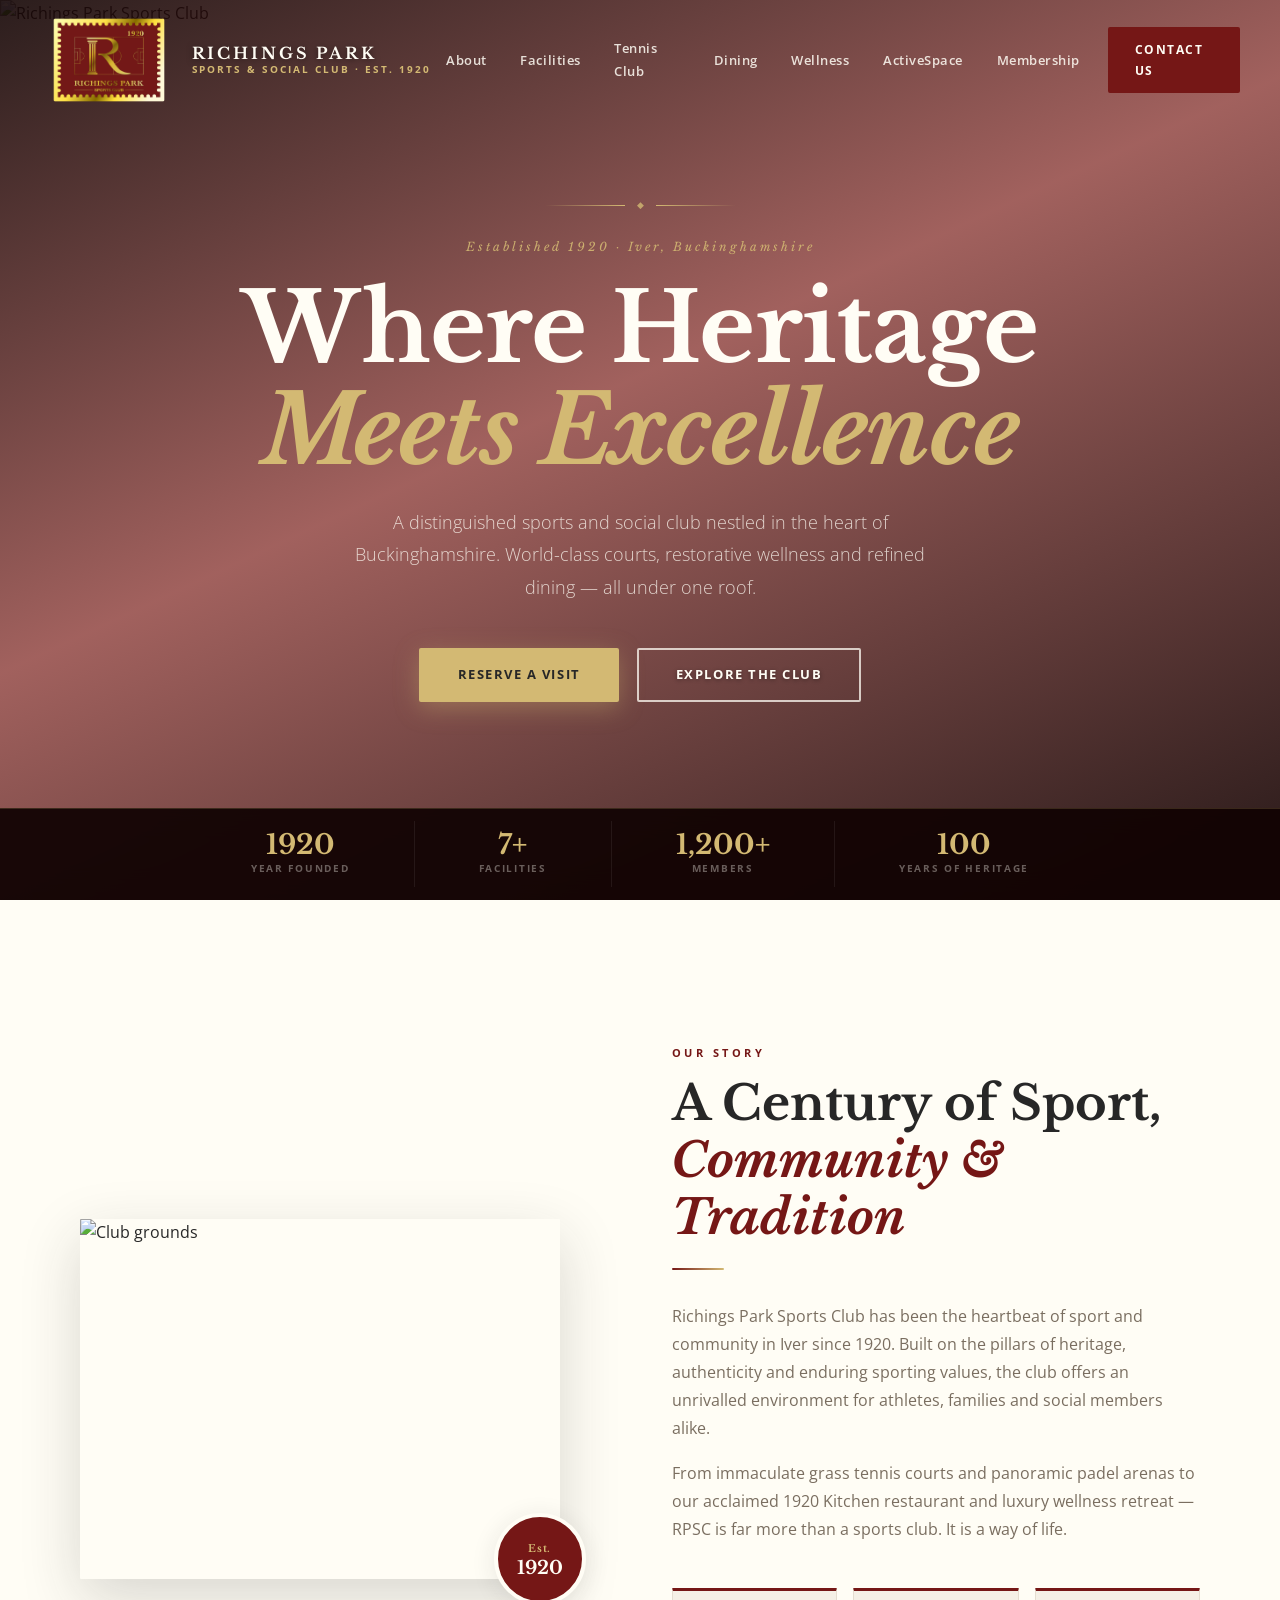
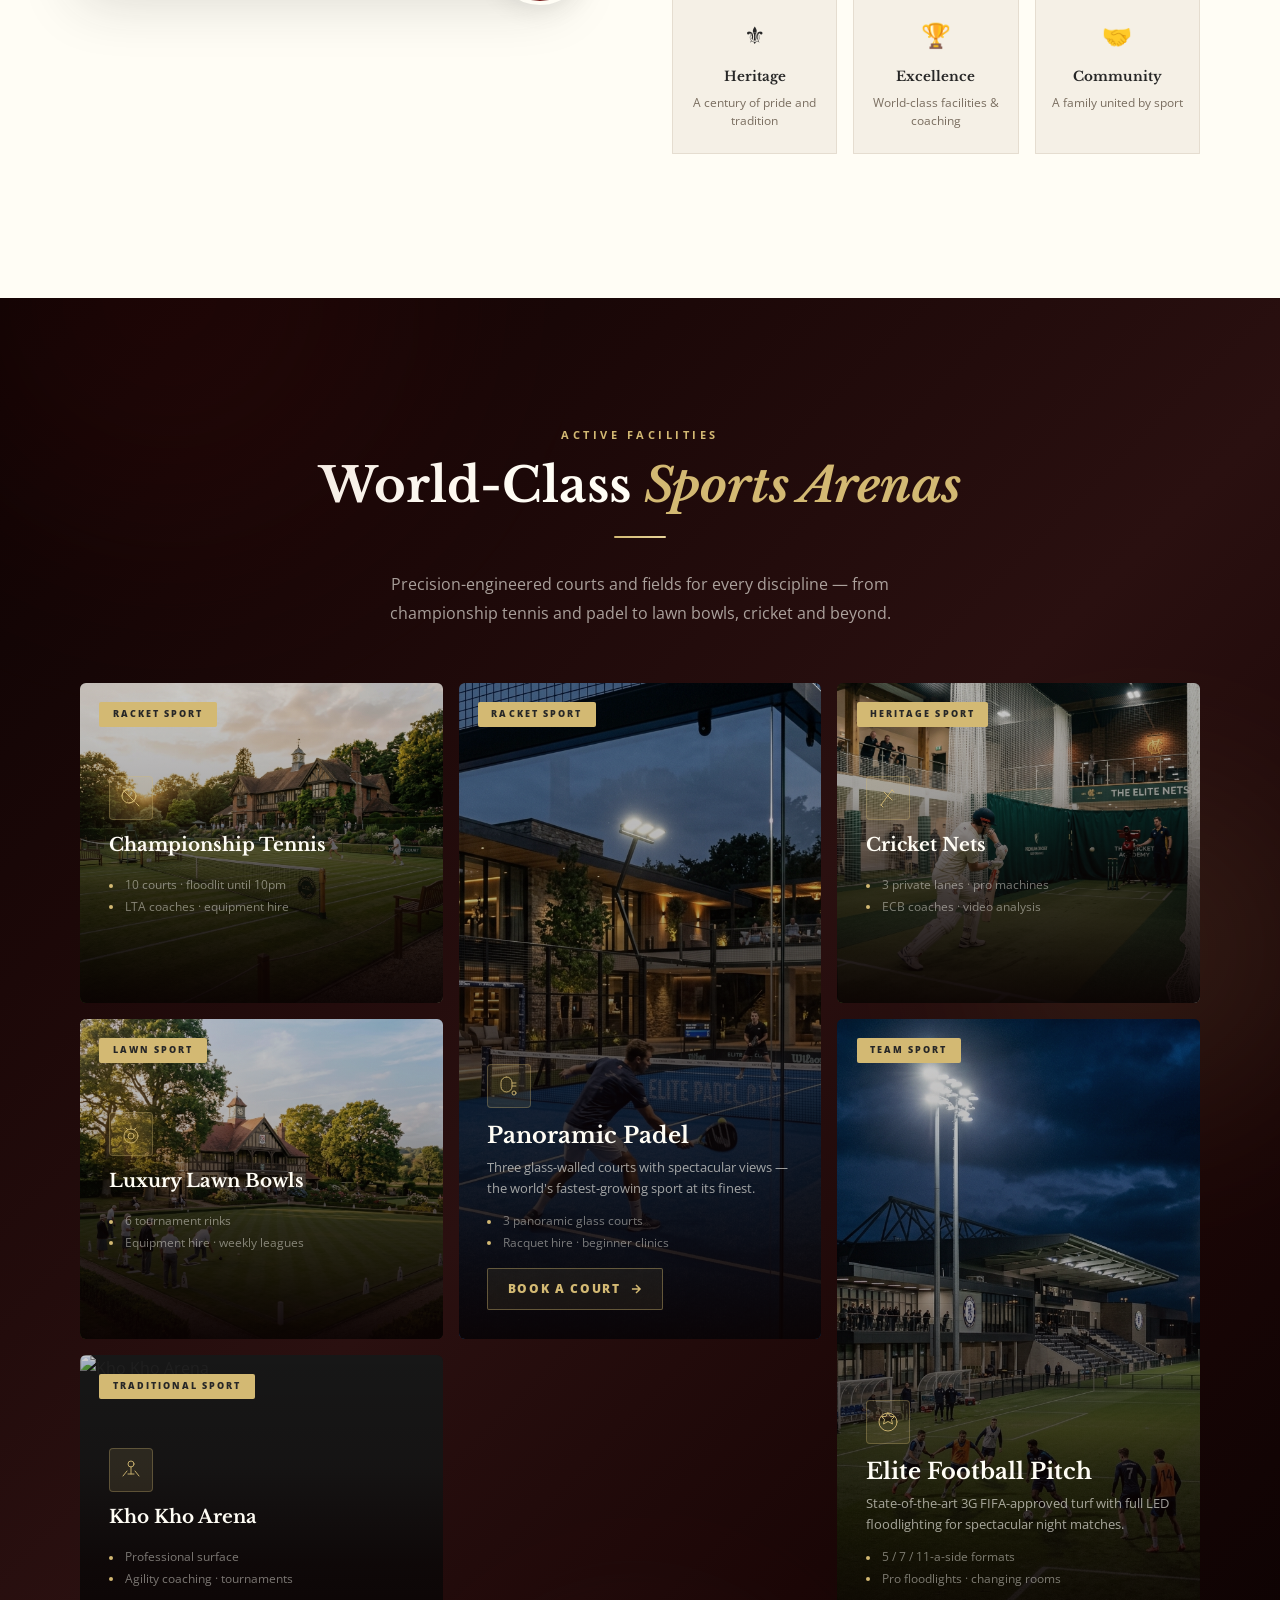
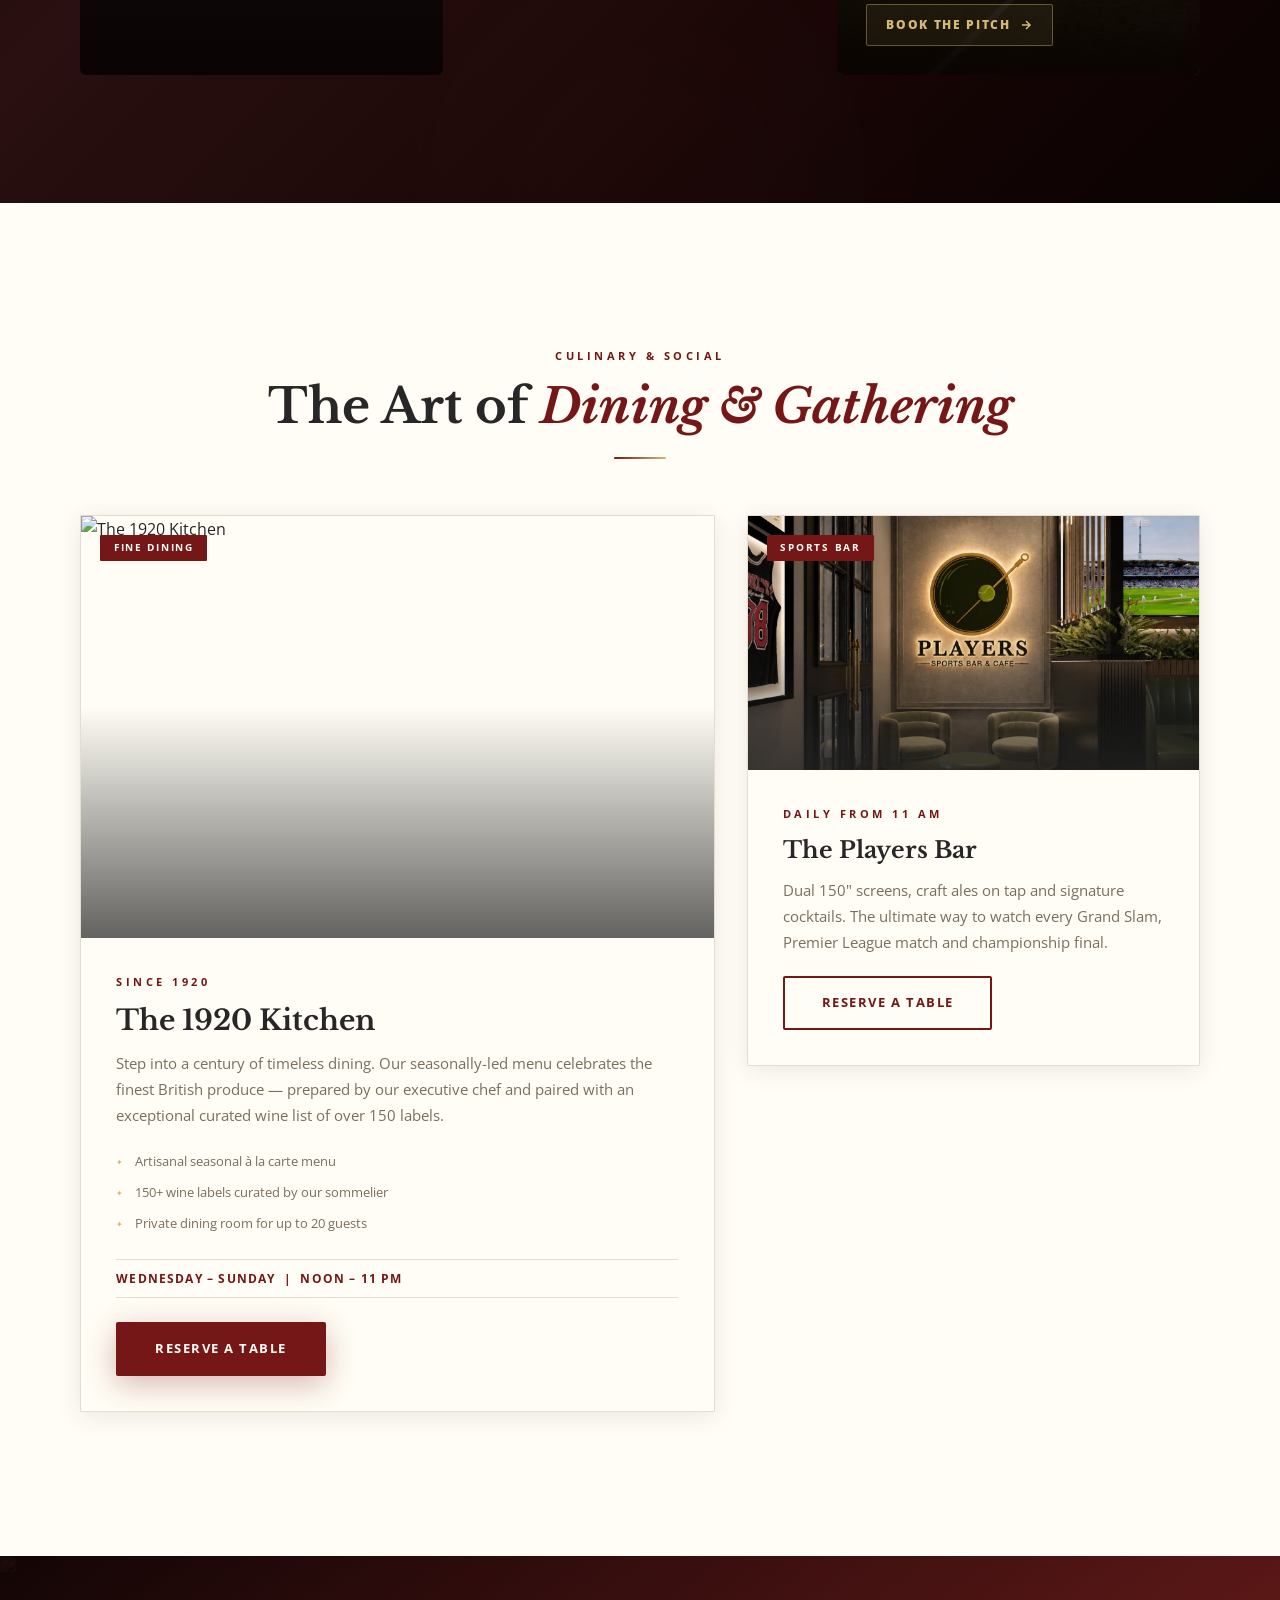
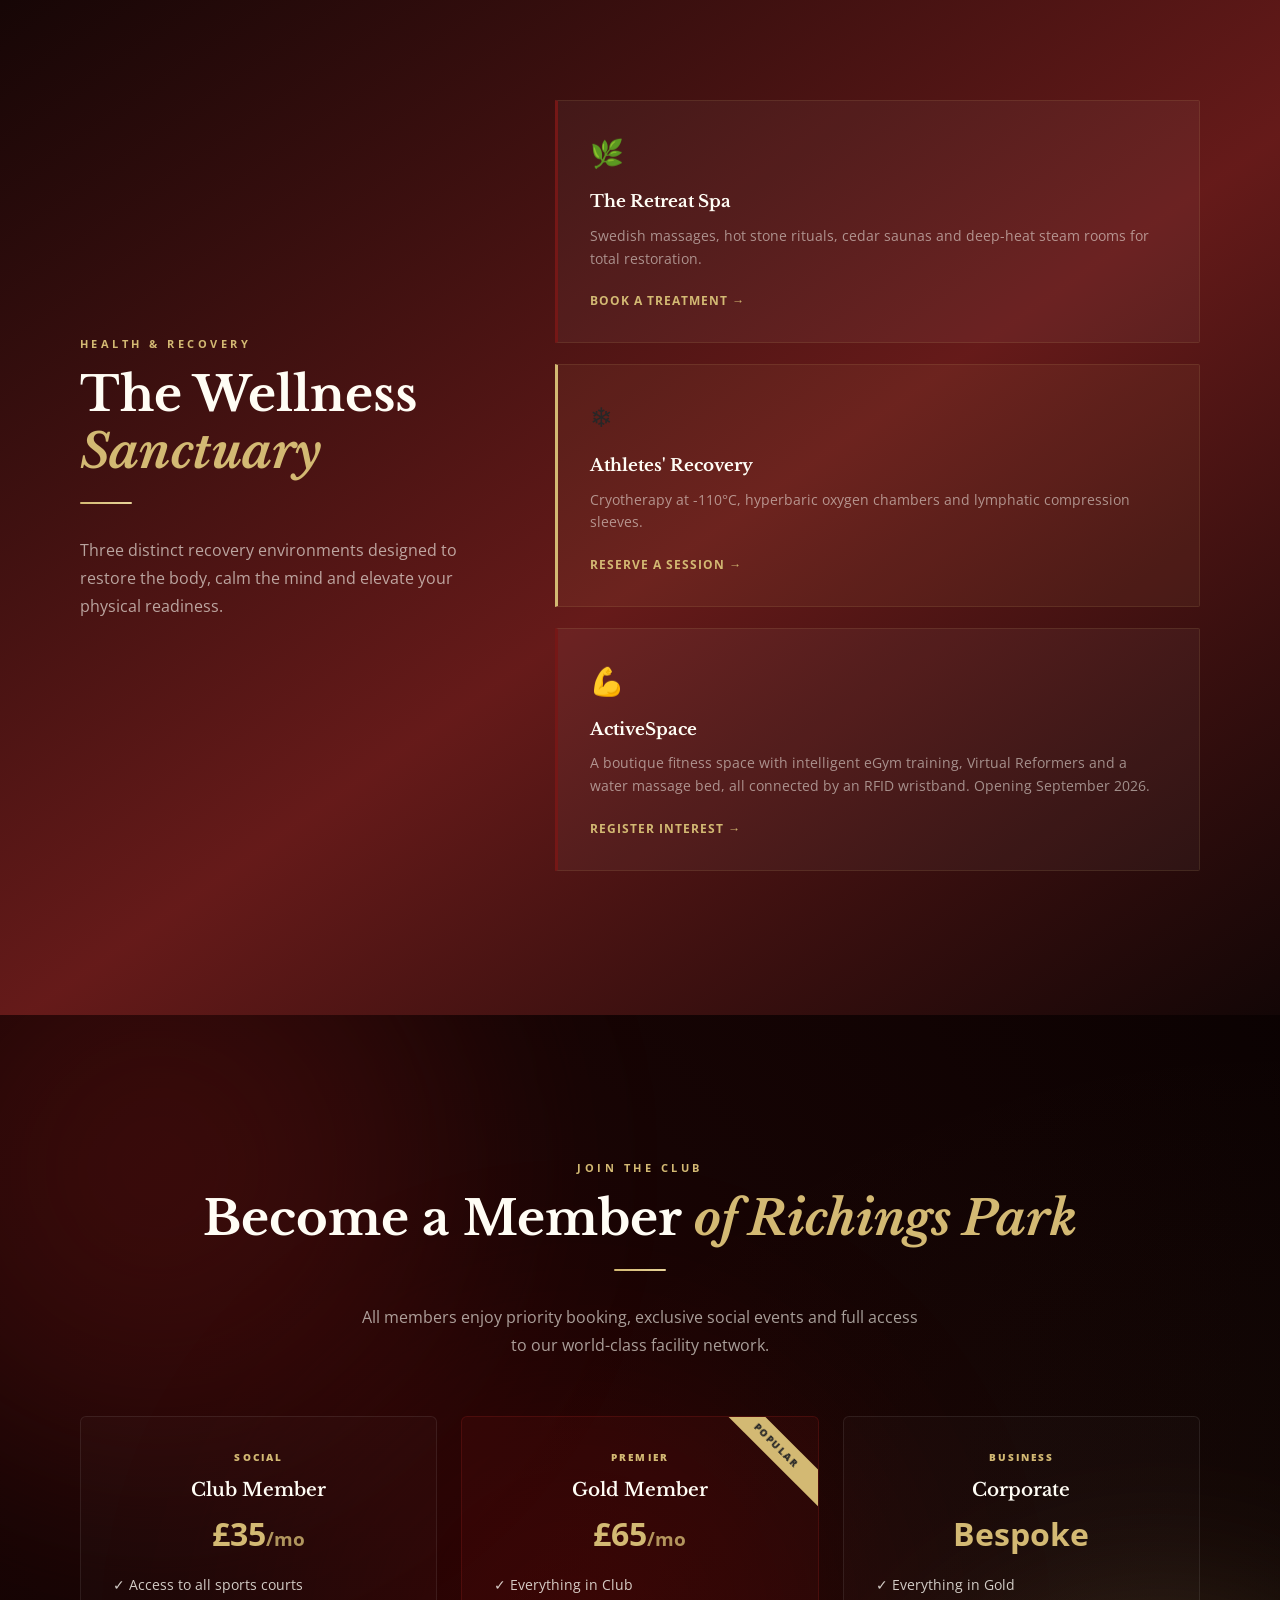
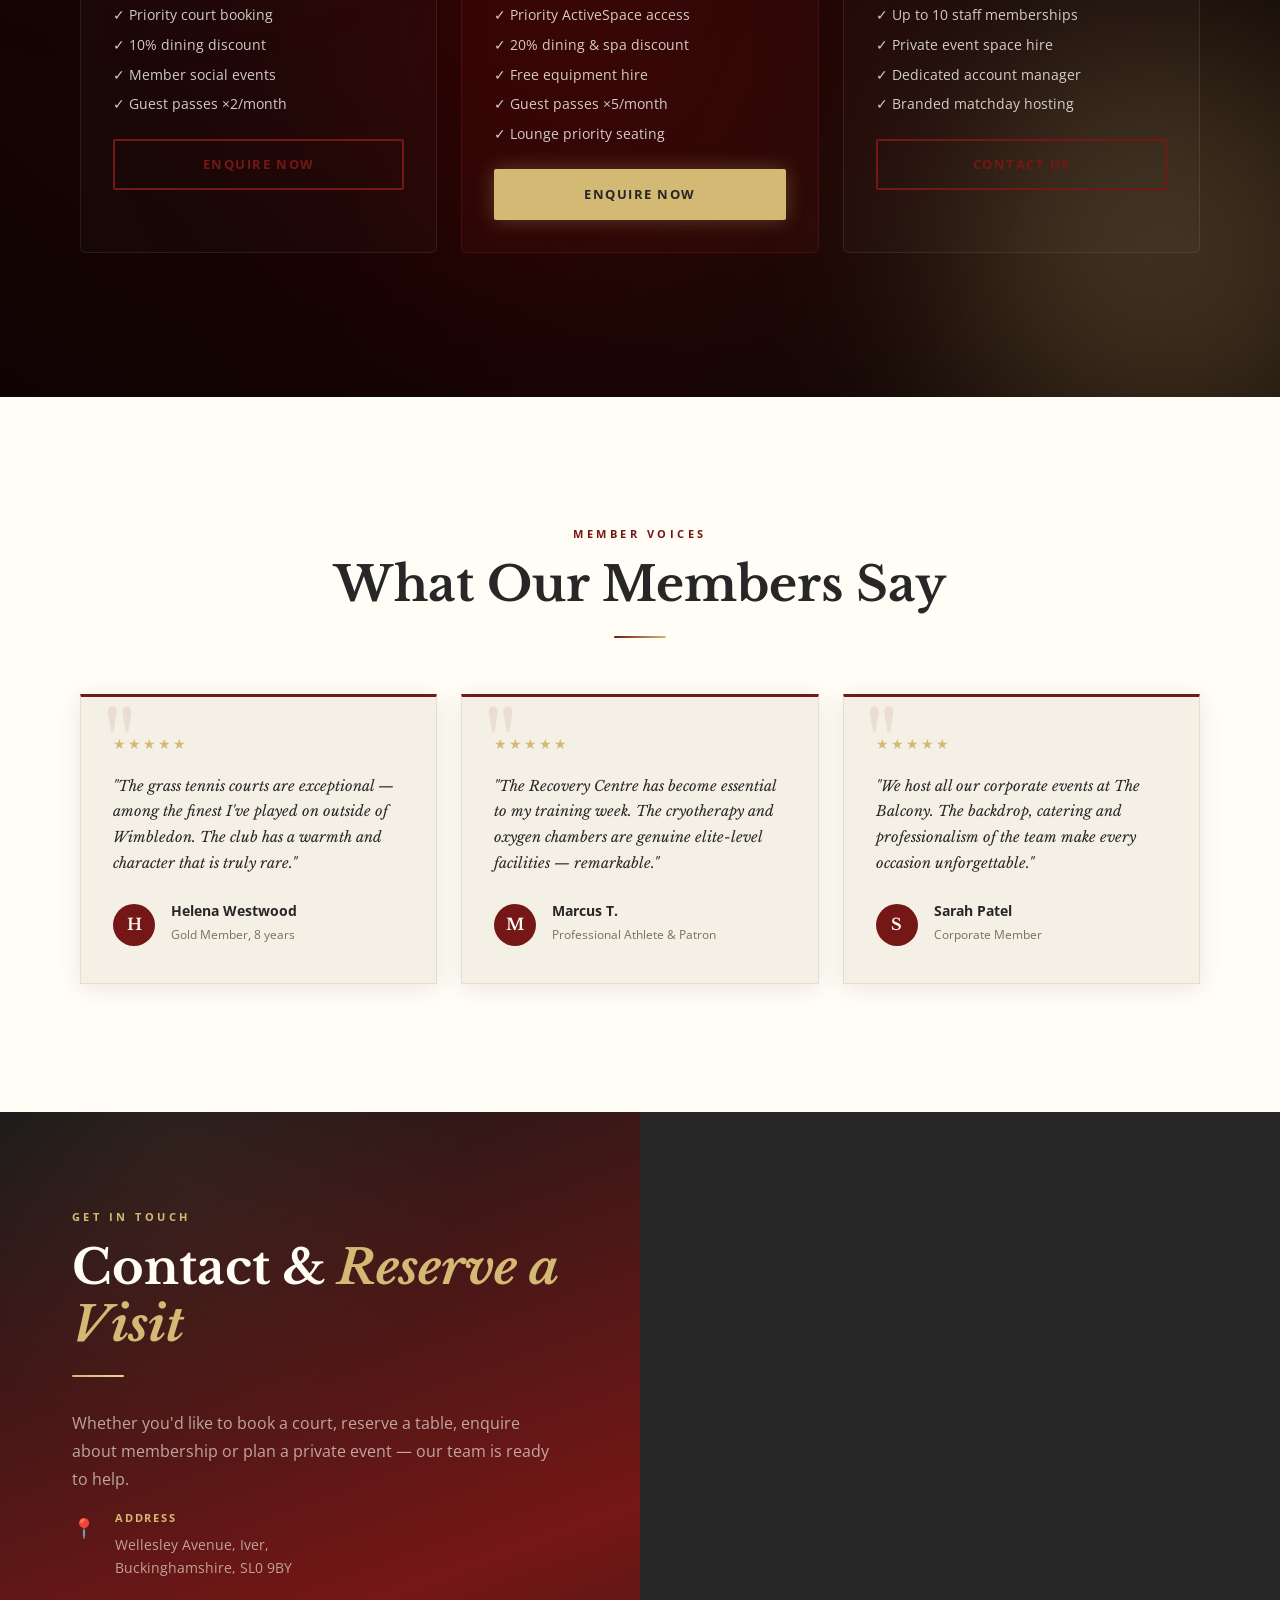
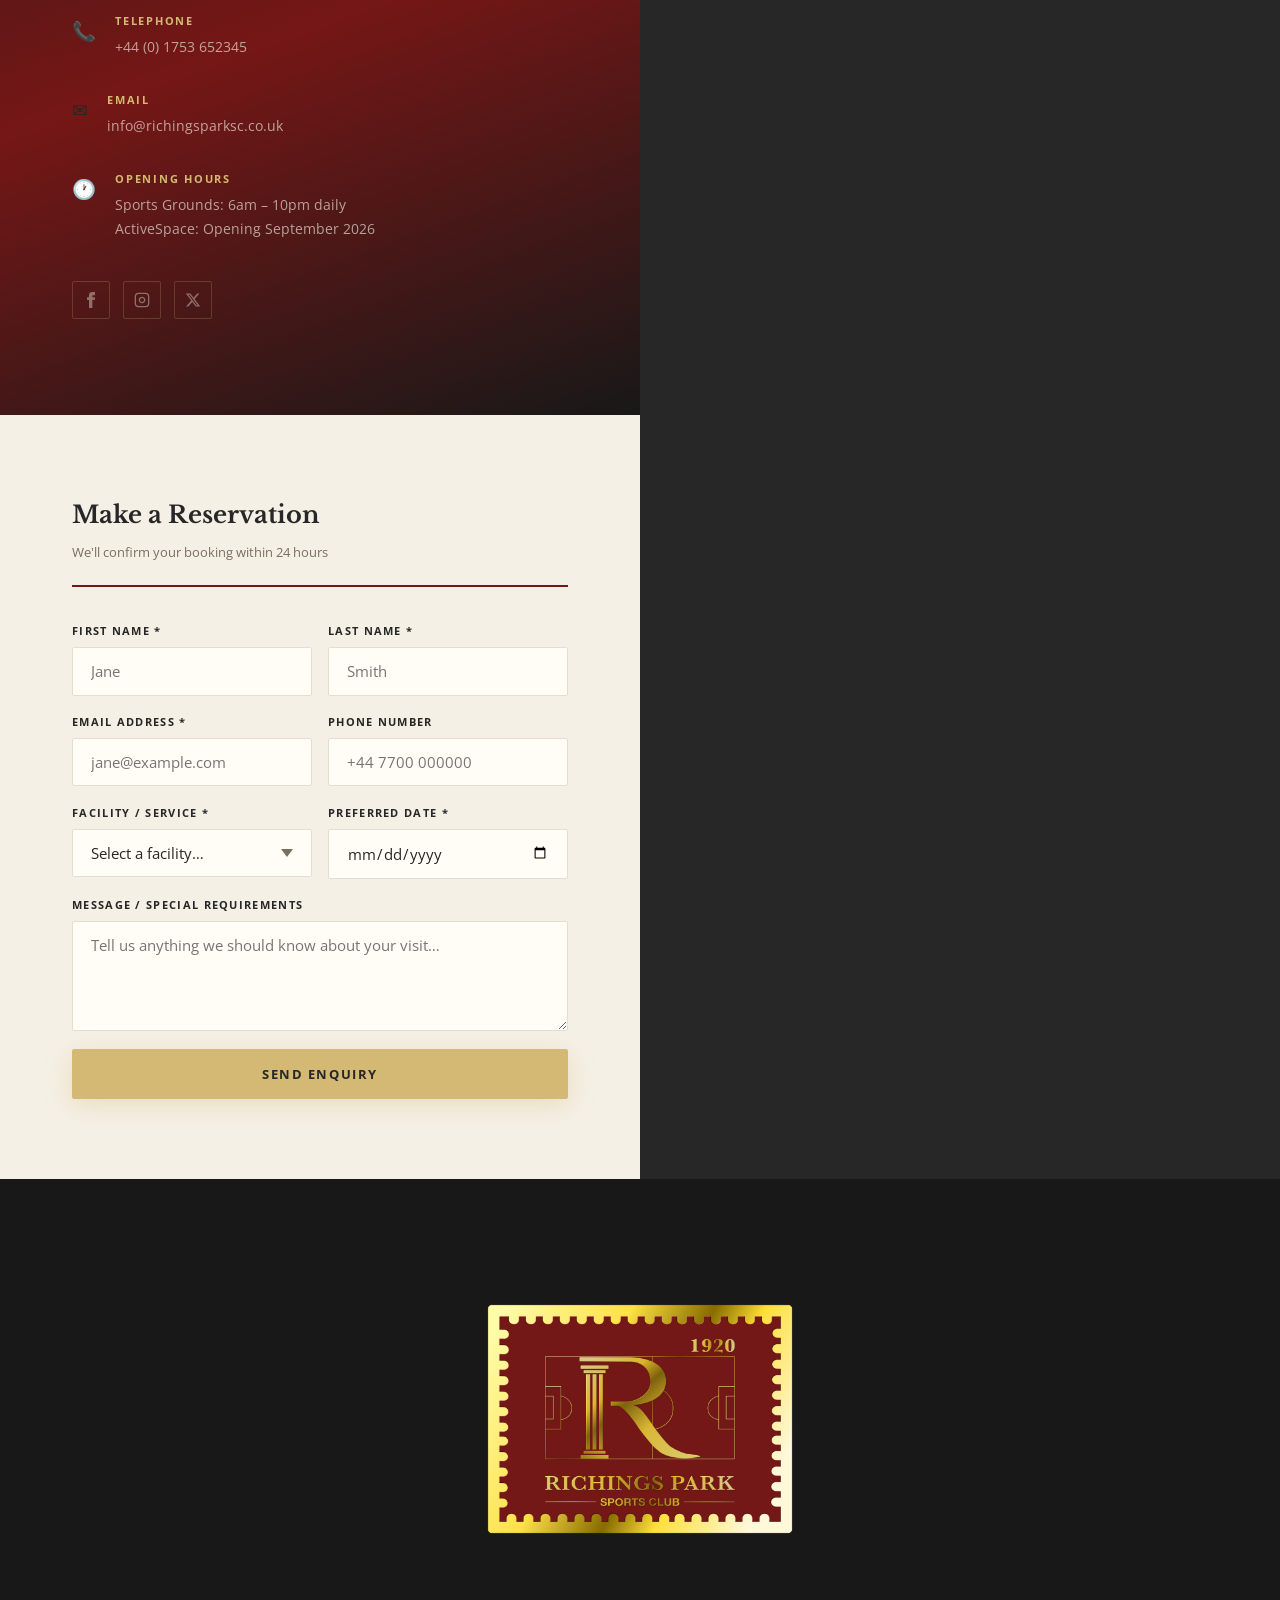
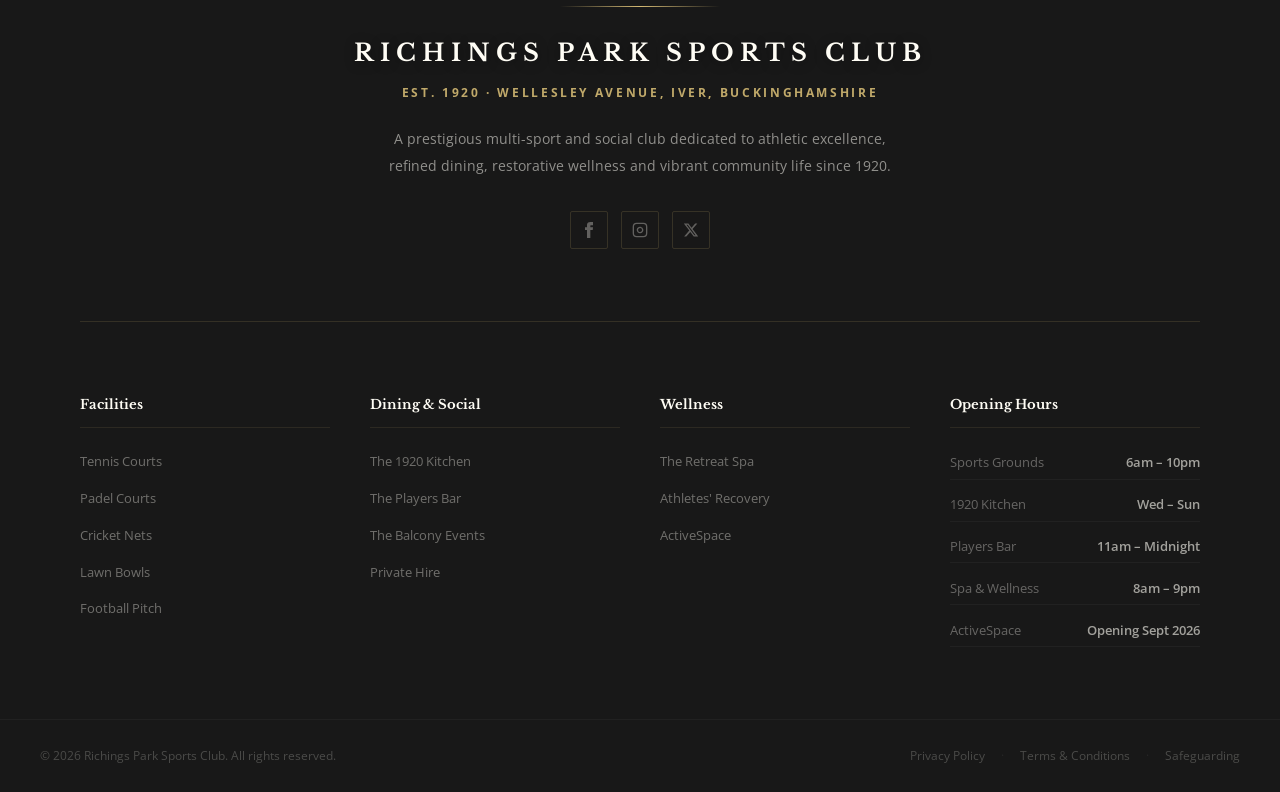
==== commit 75195d4f: "Replace The Players Bar image with new branded render" ====
--- a/index.html
+++ b/index.html
@@ -238,7 +238,7 @@
             </div>
             <div class="dcard">
                 <div class="dcard__img-wrap">
-                    <img src="images/bar.png" alt="The Players Bar" class="dcard__img" loading="lazy">
+                    <img src="images/players-bar.jpg" alt="The Players Bar" class="dcard__img" loading="lazy">
                     <div class="dcard__img-veil"></div>
                     <span class="dcard__pill">Sports Bar</span>
                 </div>
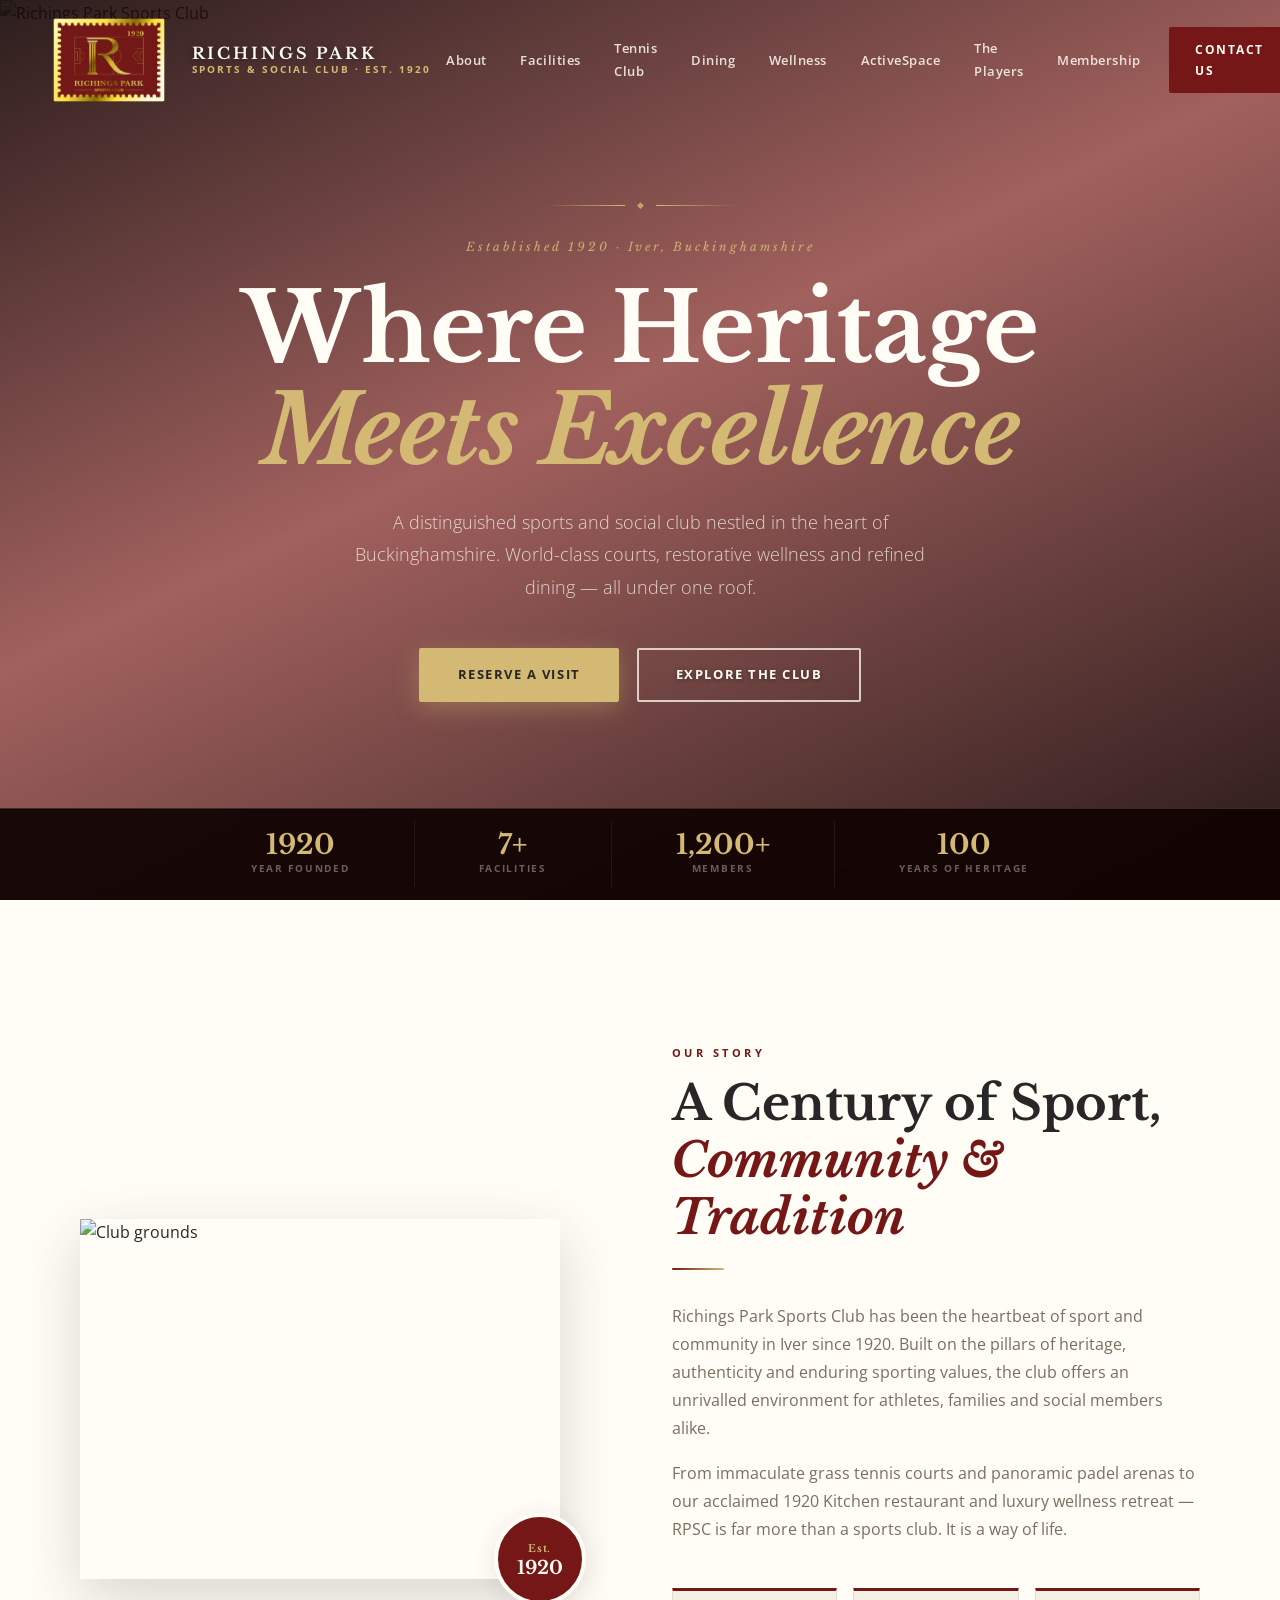
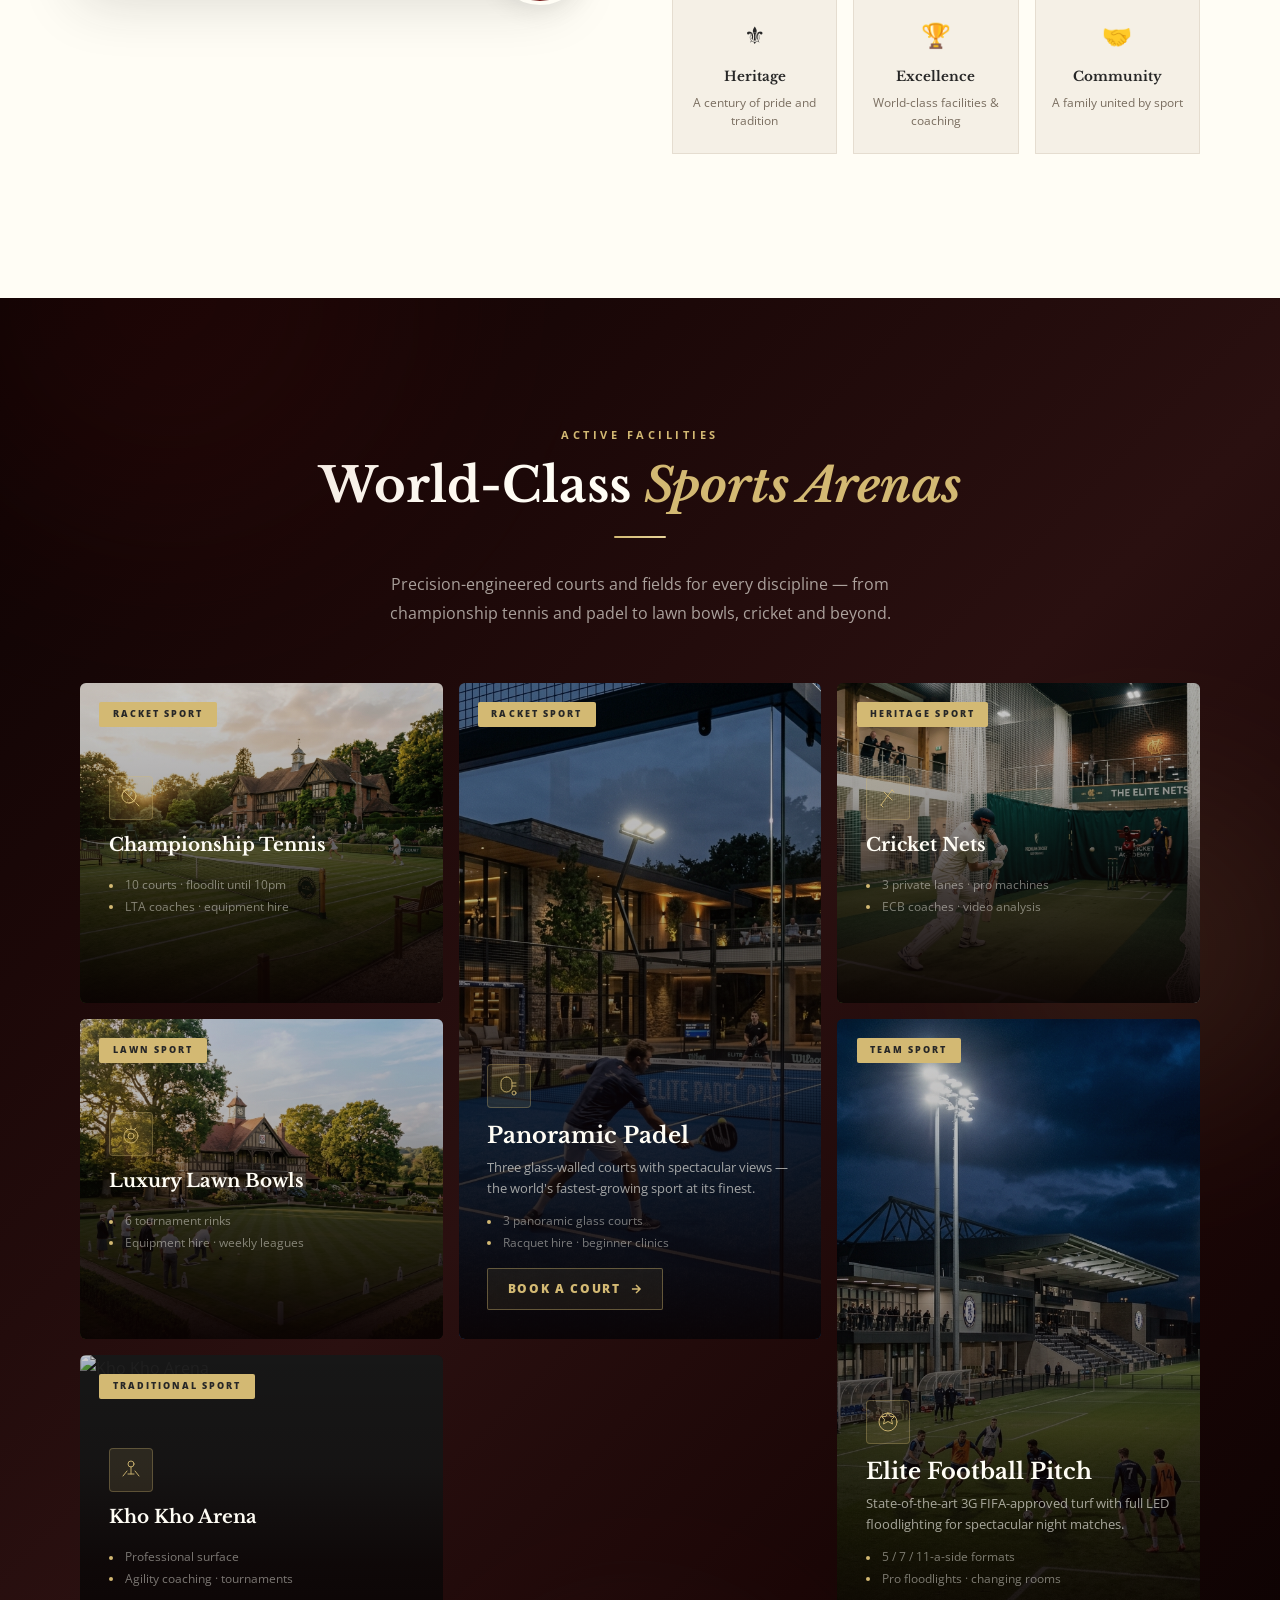
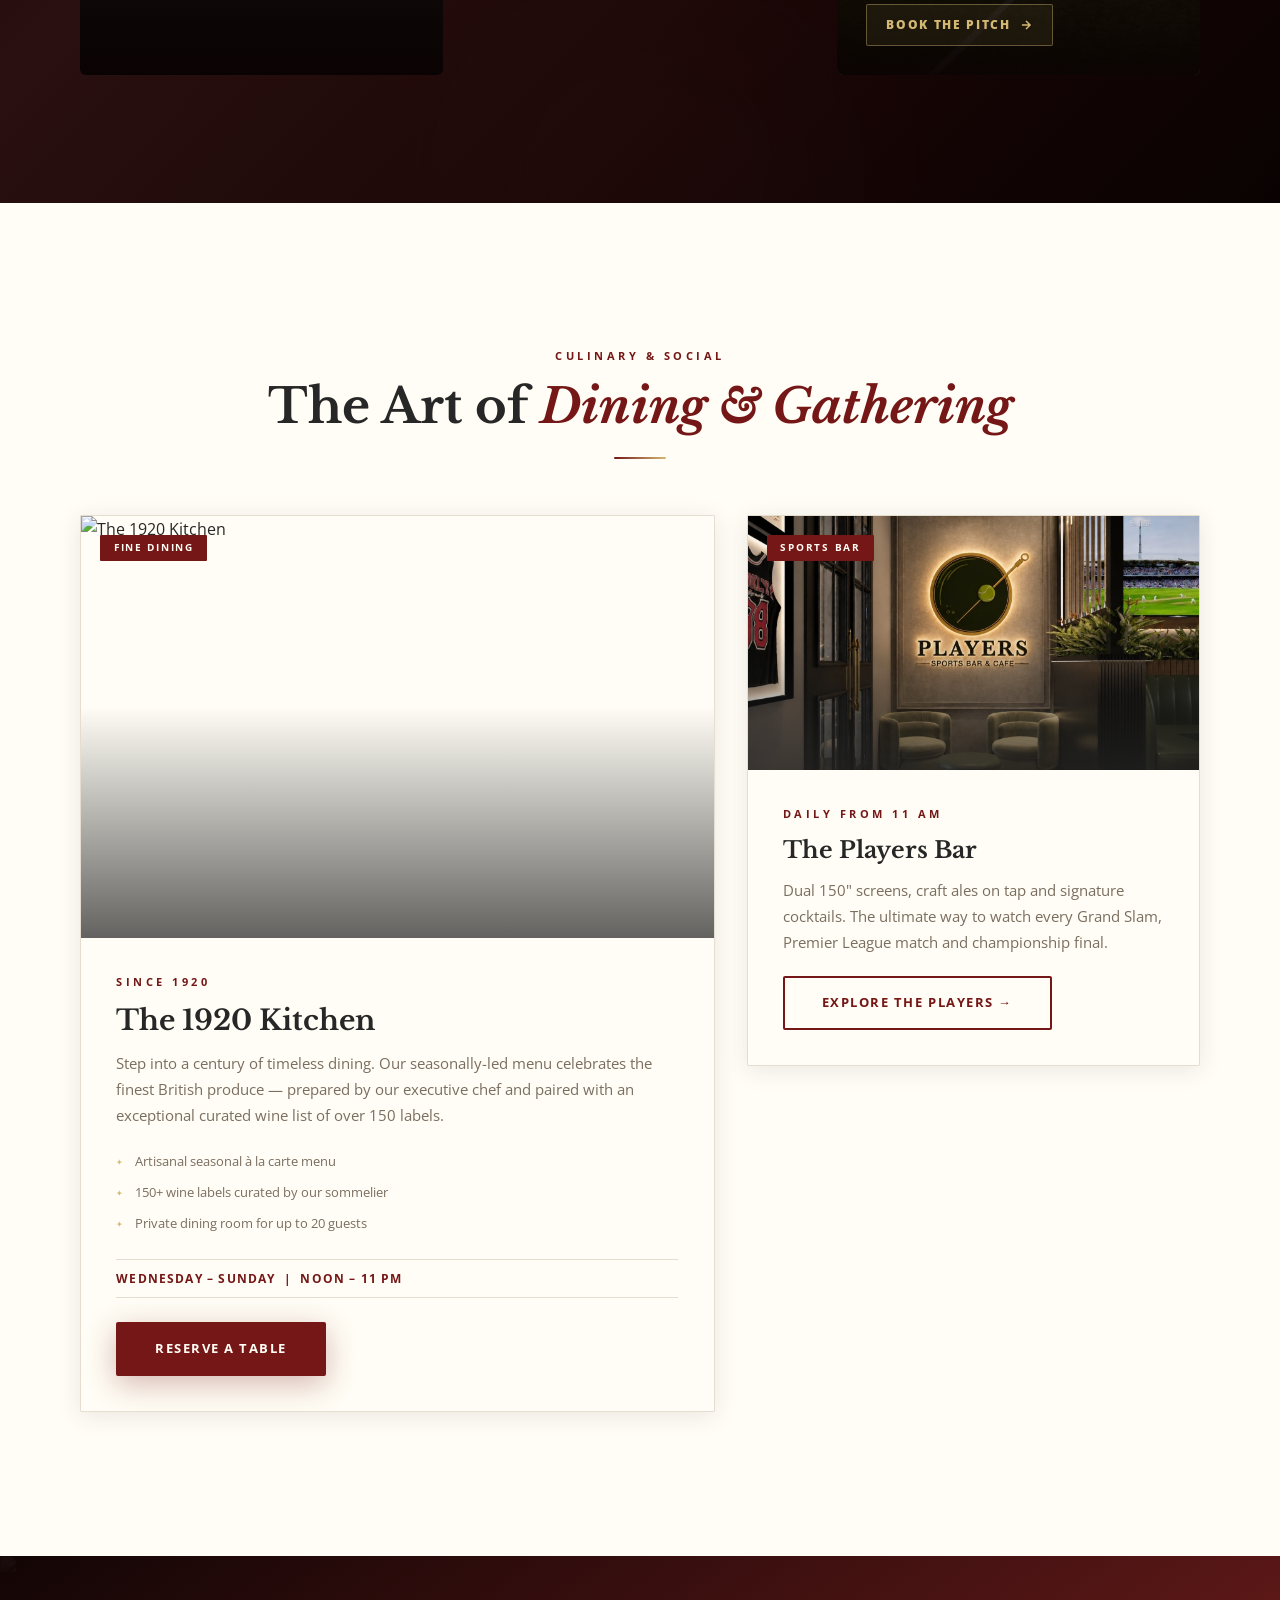
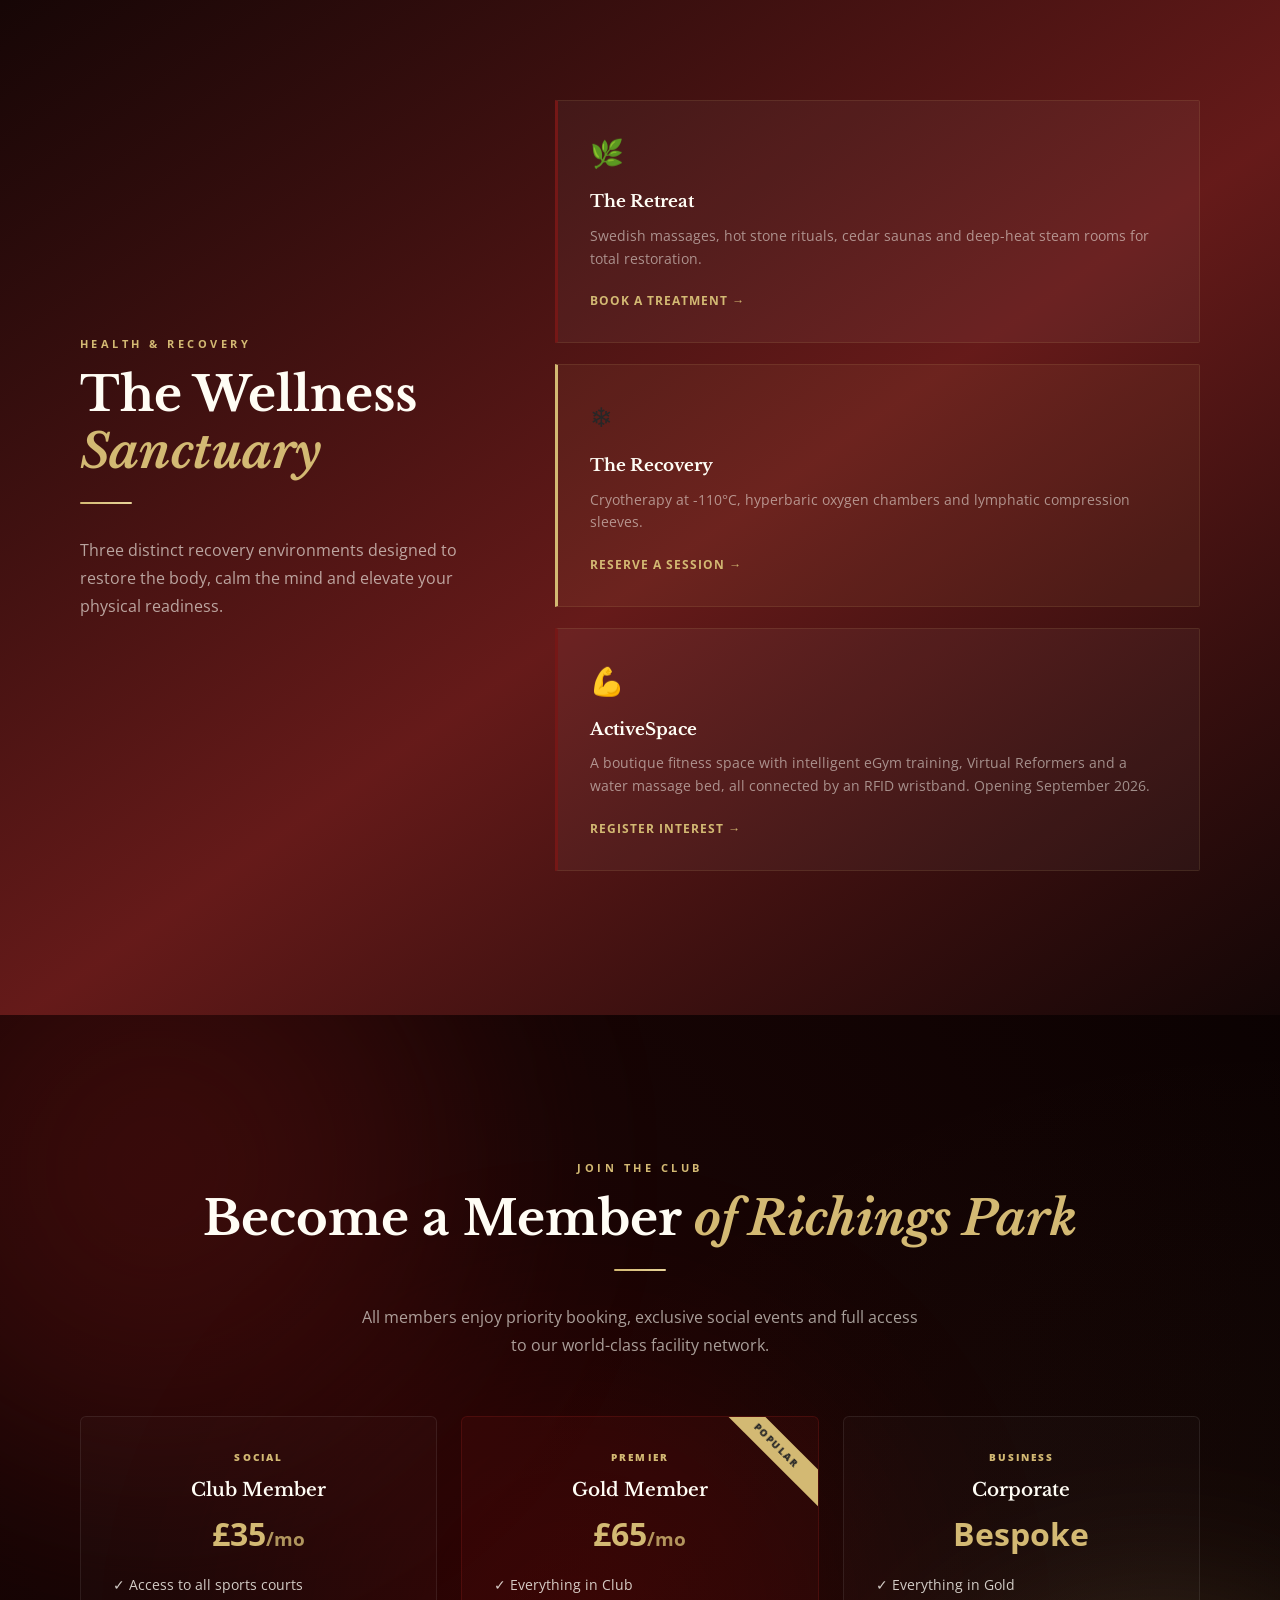
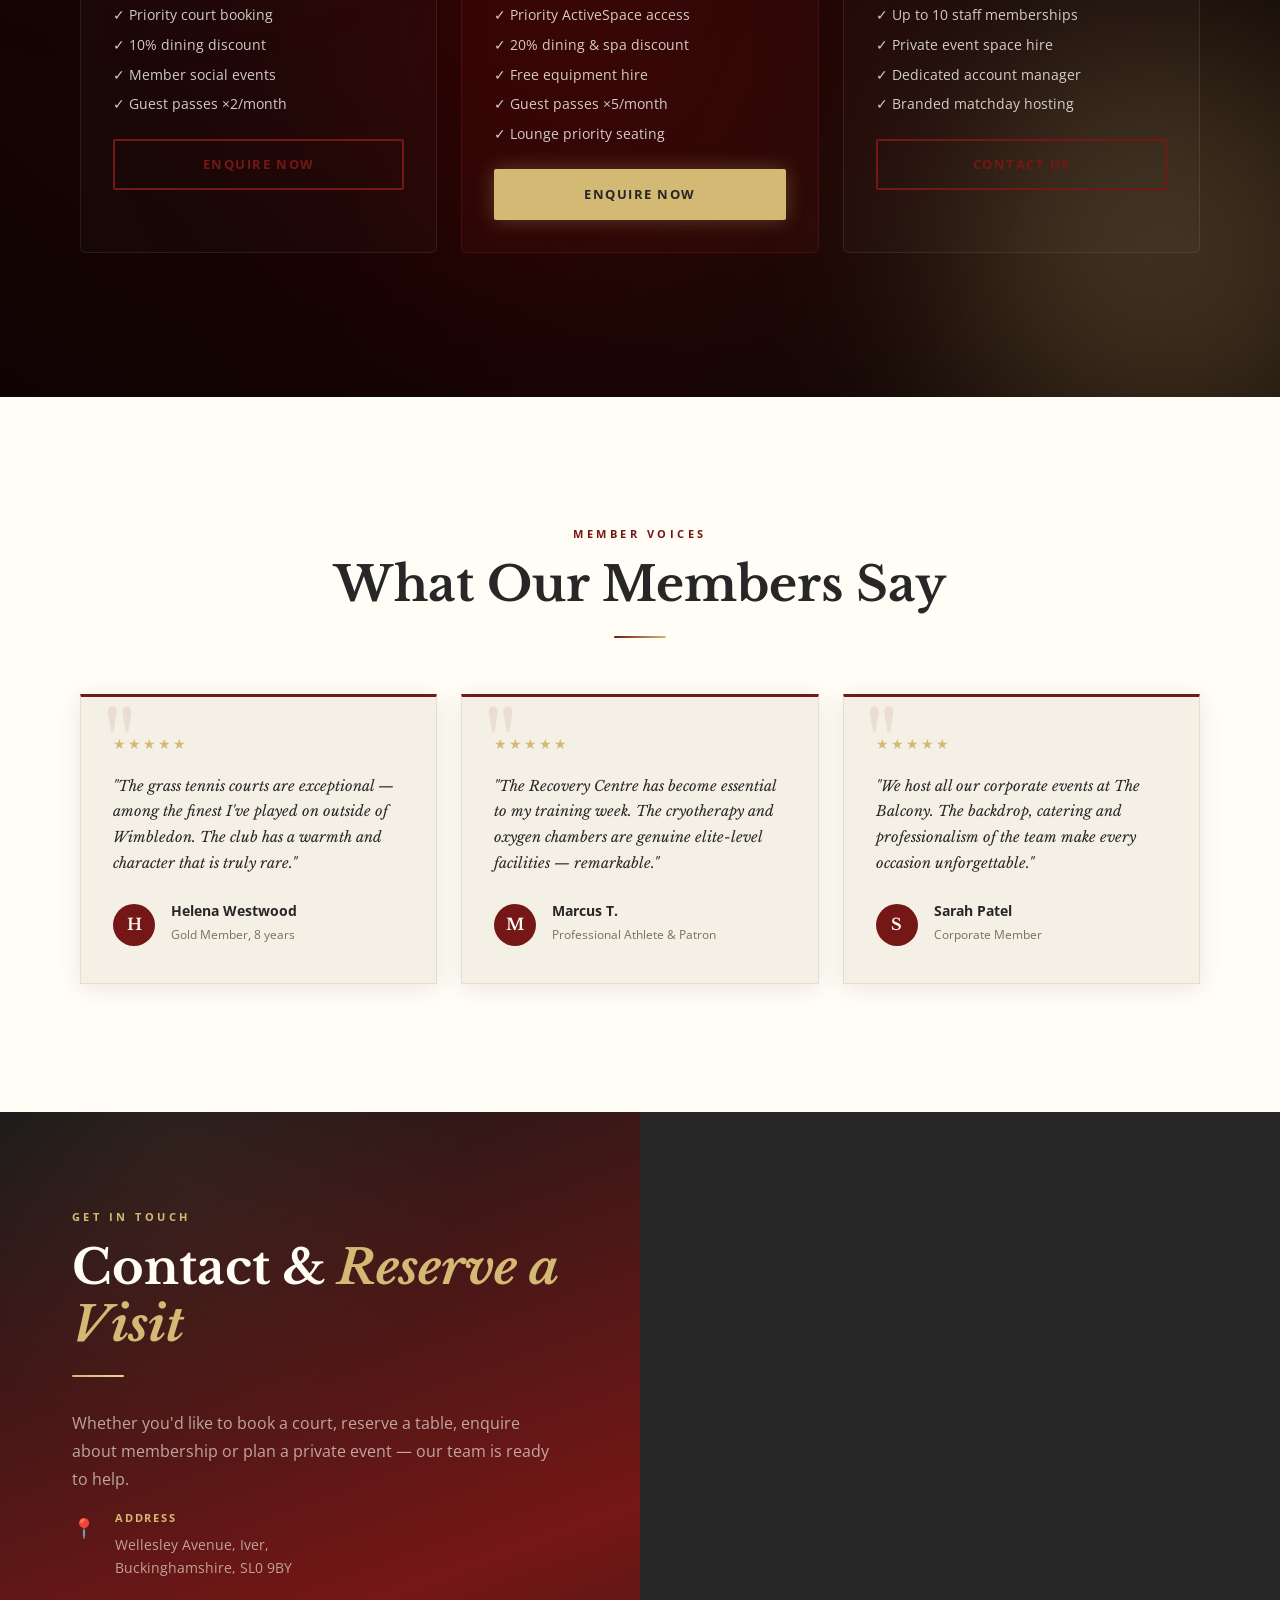
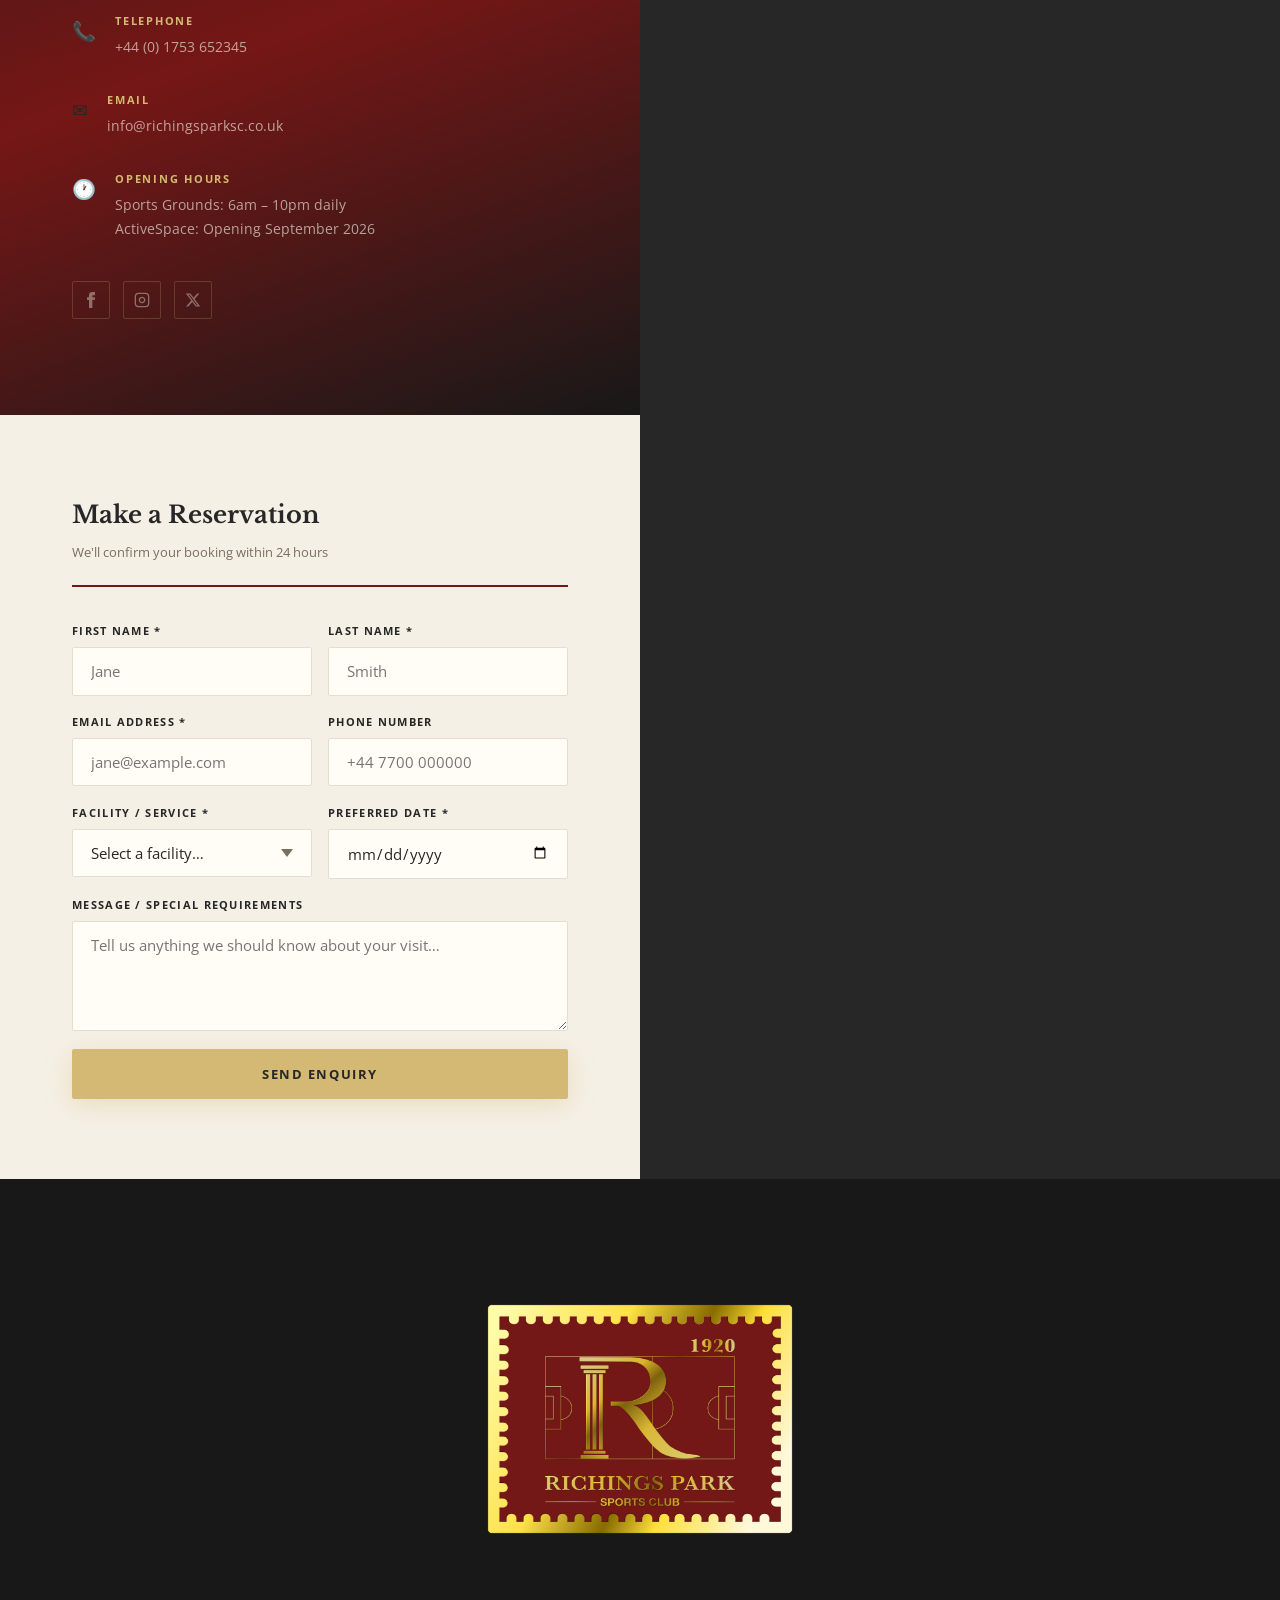
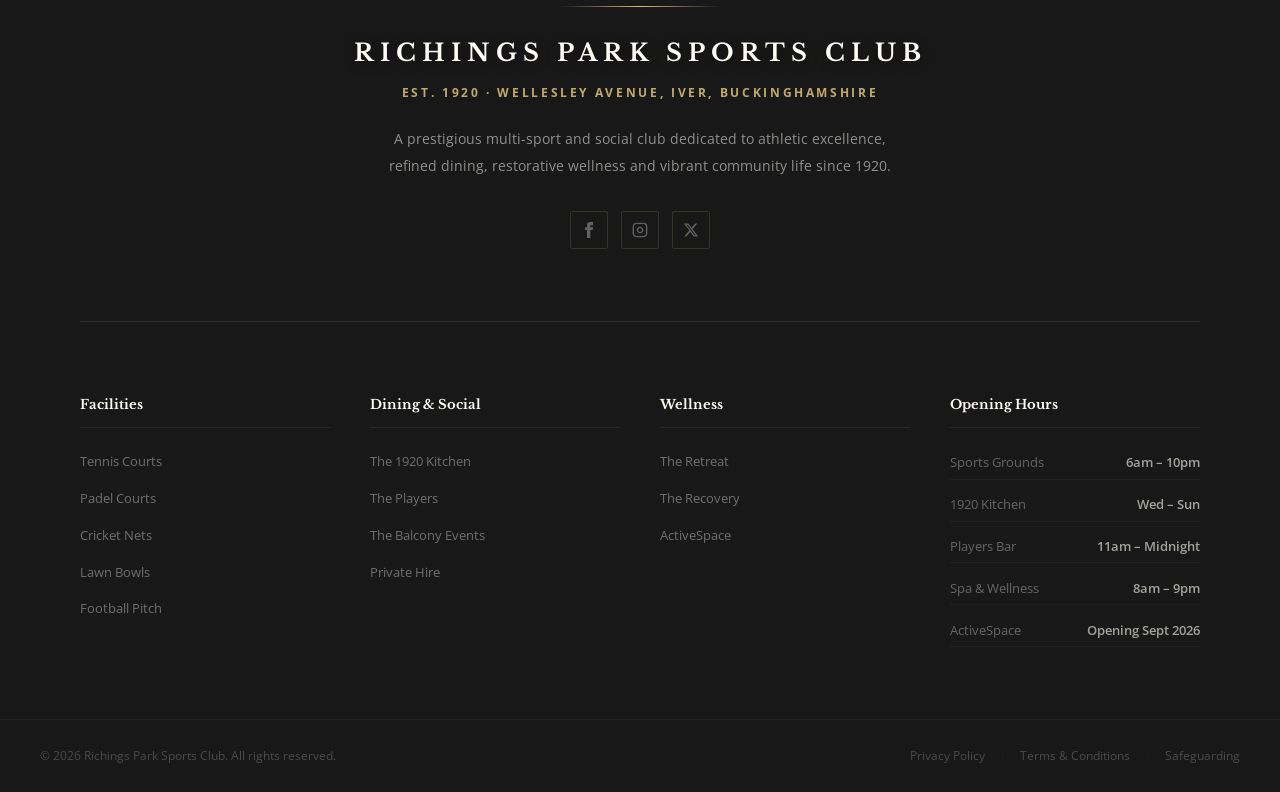
==== commit 238776ff: "Add The Players bar/cafe page; rename wellness venues to The Retreat / The Recovery - New players.ht" ====
--- a/index.html
+++ b/index.html
@@ -32,6 +32,7 @@
             <a href="#dining"      class="nav__item">Dining</a>
             <a href="#wellness"    class="nav__item">Wellness</a>
             <a href="activespace.html" class="nav__item">ActiveSpace</a>
+            <a href="players.html" class="nav__item">The Players</a>
             <a href="#membership"  class="nav__item">Membership</a>
             <a href="#contact"     class="nav__book">Contact Us</a>
         </nav>
@@ -246,7 +247,7 @@
                     <p class="label">Daily from 11 am</p>
                     <h3 class="dcard__h">The Players Bar</h3>
                     <p class="dcard__body">Dual 150" screens, craft ales on tap and signature cocktails. The ultimate way to watch every Grand Slam, Premier League match and championship final.</p>
-                    <a href="#contact" class="cta cta--outline">Reserve a Table</a>
+                    <a href="players.html" class="cta cta--outline">Explore The Players →</a>
                 </div>
             </div>
         </div>
@@ -269,13 +270,13 @@
         <div class="wellness__cards">
             <div class="wcard">
                 <span class="wcard__icon">🌿</span>
-                <h4 class="wcard__h">The Retreat Spa</h4>
+                <h4 class="wcard__h">The Retreat</h4>
                 <p class="wcard__body">Swedish massages, hot stone rituals, cedar saunas and deep-heat steam rooms for total restoration.</p>
                 <a href="#contact" class="wcard__link">Book a Treatment →</a>
             </div>
             <div class="wcard wcard--gold">
                 <span class="wcard__icon">❄</span>
-                <h4 class="wcard__h">Athletes' Recovery</h4>
+                <h4 class="wcard__h">The Recovery</h4>
                 <p class="wcard__body">Cryotherapy at -110°C, hyperbaric oxygen chambers and lymphatic compression sleeves.</p>
                 <a href="#contact" class="wcard__link">Reserve a Session →</a>
             </div>
@@ -502,8 +503,8 @@
                                 <option>The Players Bar</option>
                             </optgroup>
                             <optgroup label="💆 Wellness">
-                                <option>The Retreat Spa</option>
-                                <option>Athletes' Recovery</option>
+                                <option>The Retreat</option>
+                                <option>The Recovery</option>
                                 <option>ActiveSpace (Register Interest)</option>
                             </optgroup>
                             <optgroup label="🎉 Other">
@@ -561,11 +562,11 @@
                 </div>
                 <div>
                     <h4>Dining &amp; Social</h4>
-                    <ul><li><a href="#dining">The 1920 Kitchen</a></li><li><a href="#dining">The Players Bar</a></li><li><a href="#contact">The Balcony Events</a></li><li><a href="#contact">Private Hire</a></li></ul>
+                    <ul><li><a href="#dining">The 1920 Kitchen</a></li><li><a href="players.html">The Players</a></li><li><a href="#contact">The Balcony Events</a></li><li><a href="#contact">Private Hire</a></li></ul>
                 </div>
                 <div>
                     <h4>Wellness</h4>
-                    <ul><li><a href="#wellness">The Retreat Spa</a></li><li><a href="#wellness">Athletes' Recovery</a></li><li><a href="activespace.html">ActiveSpace</a></li></ul>
+                    <ul><li><a href="#wellness">The Retreat</a></li><li><a href="#wellness">The Recovery</a></li><li><a href="activespace.html">ActiveSpace</a></li></ul>
                 </div>
                 <div>
                     <h4>Opening Hours</h4>
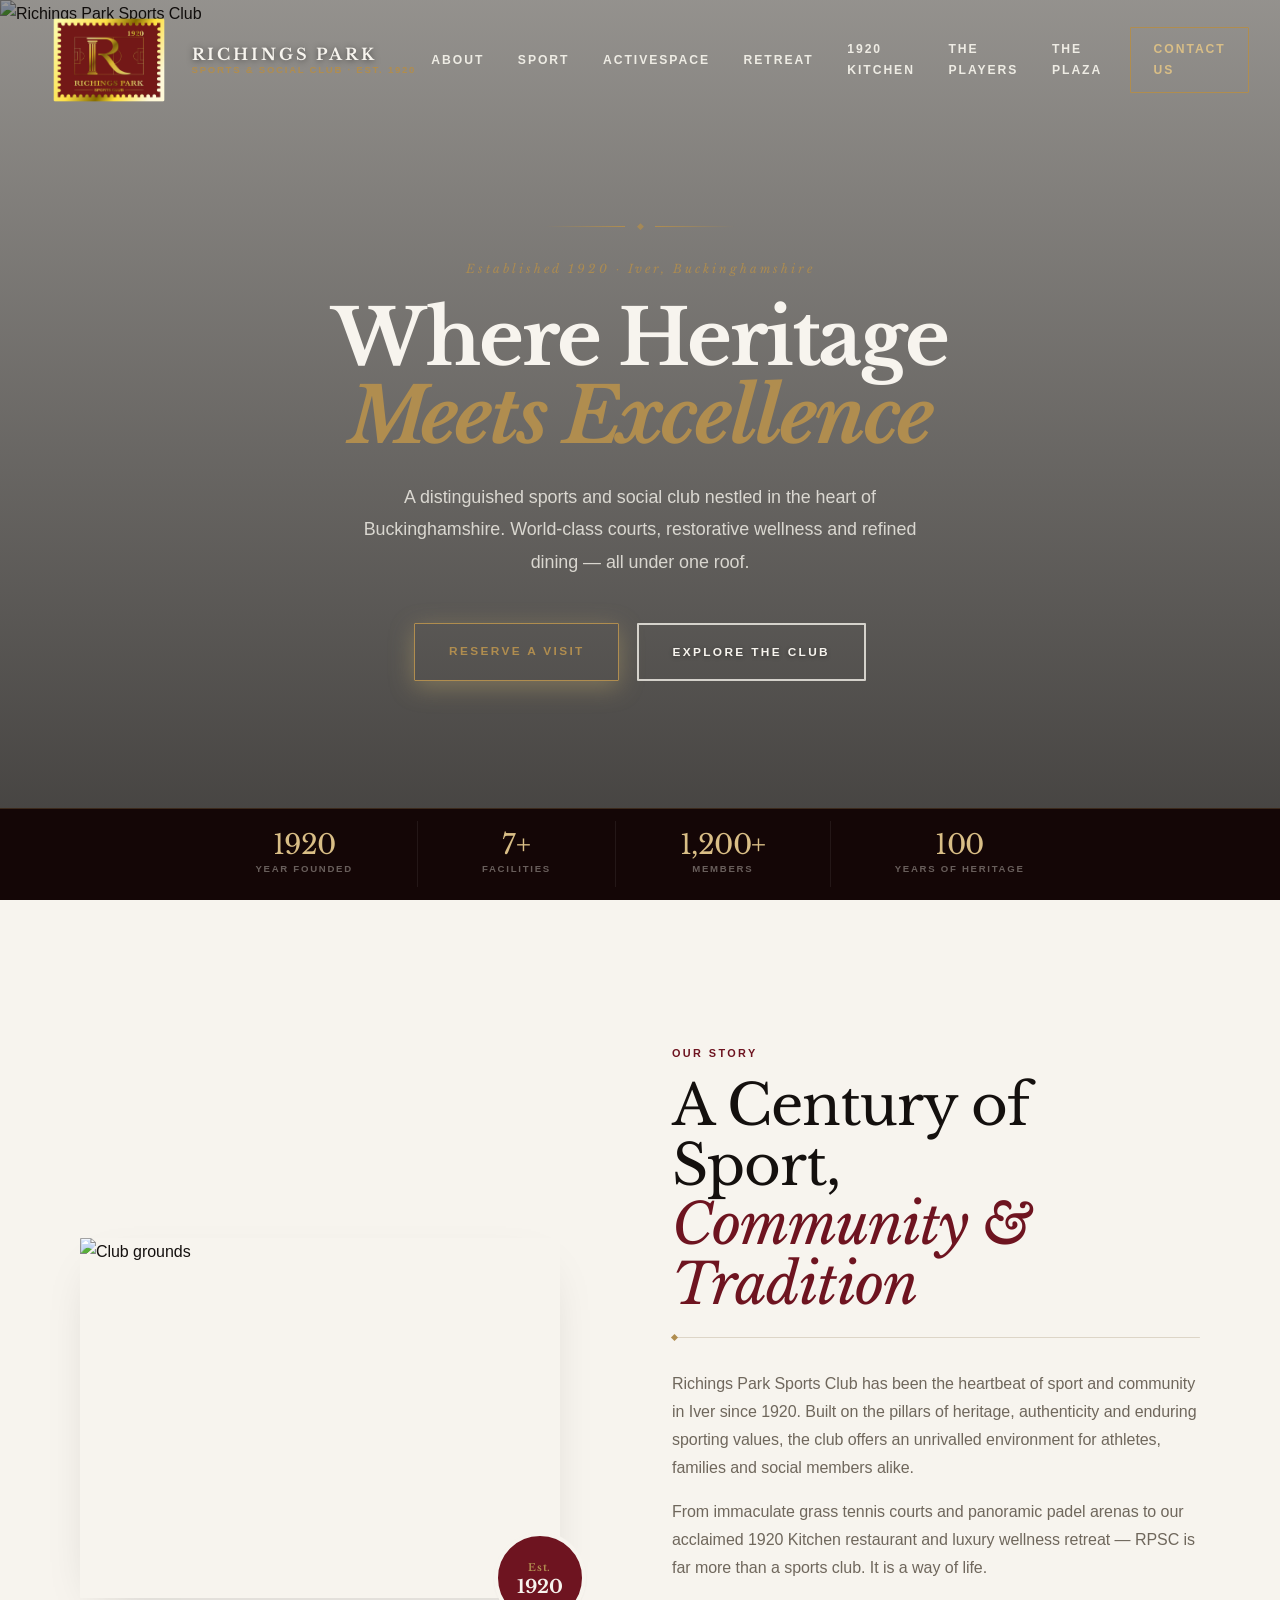
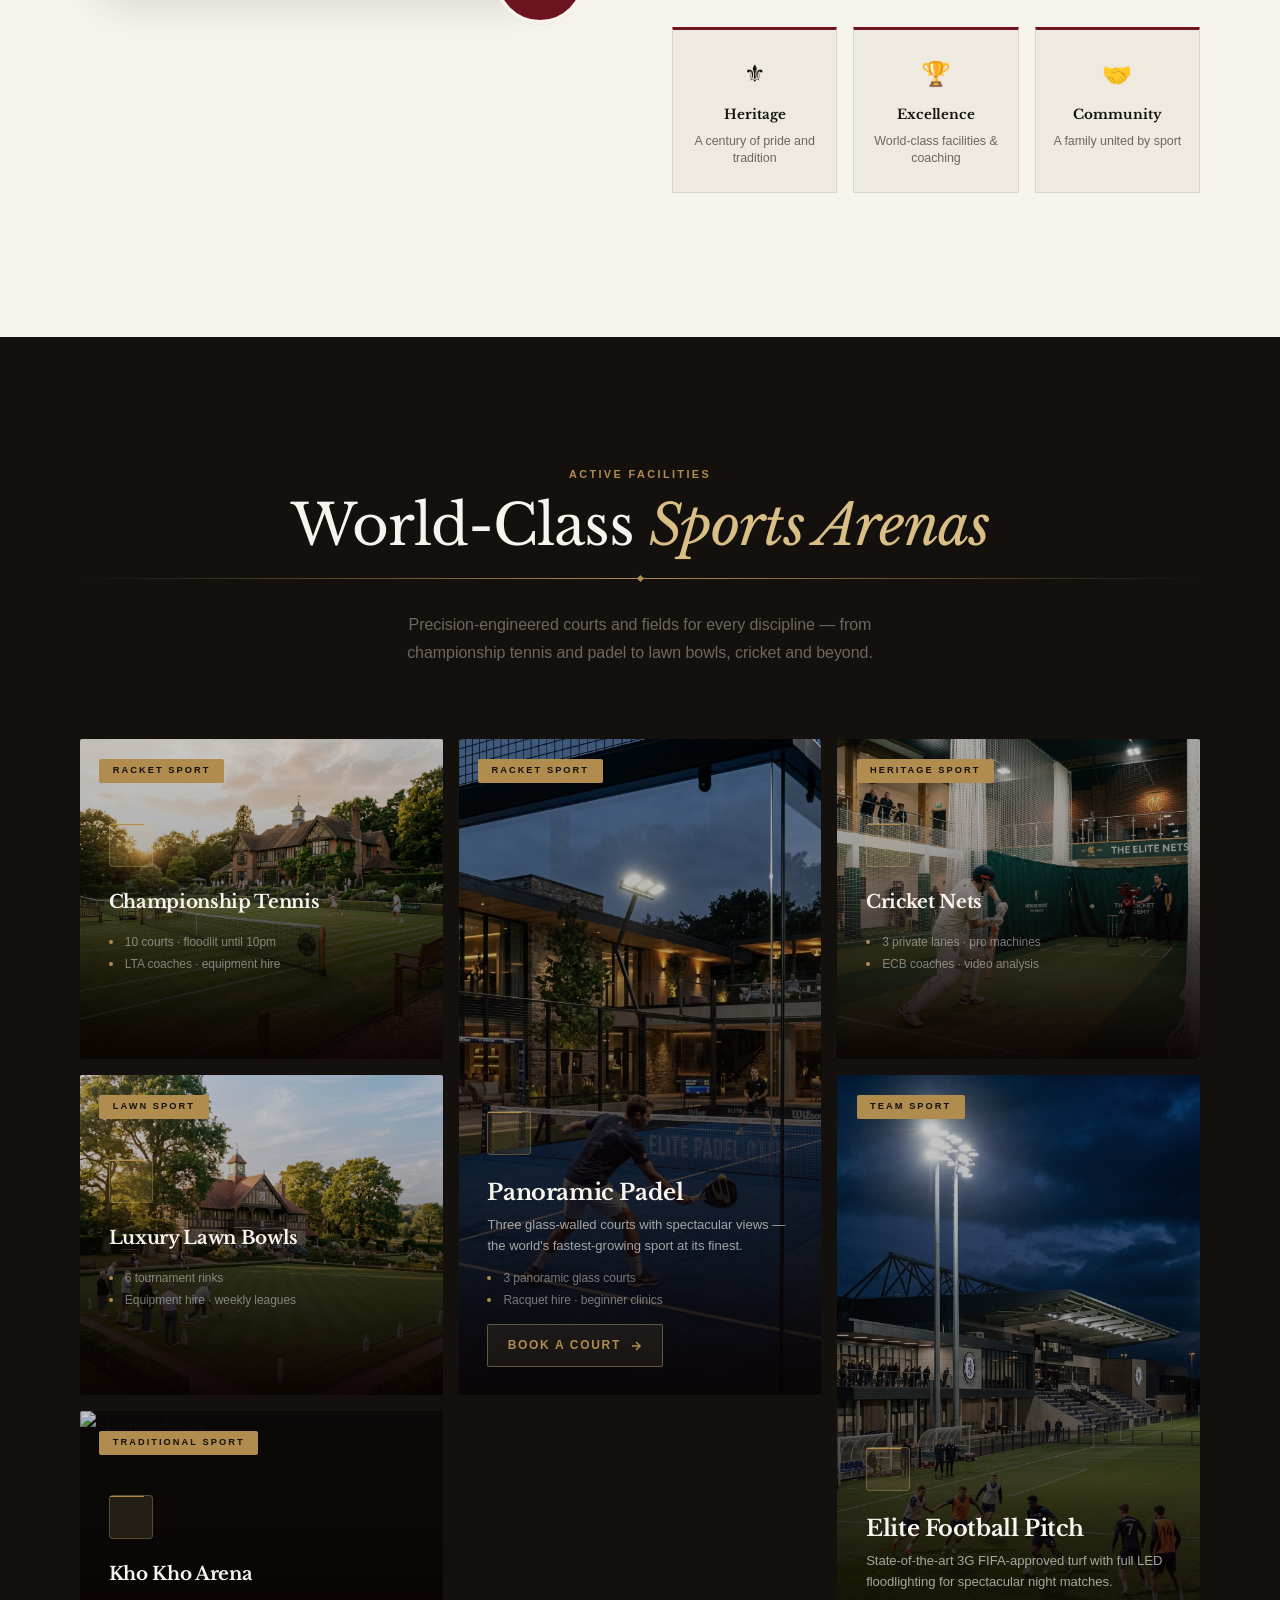
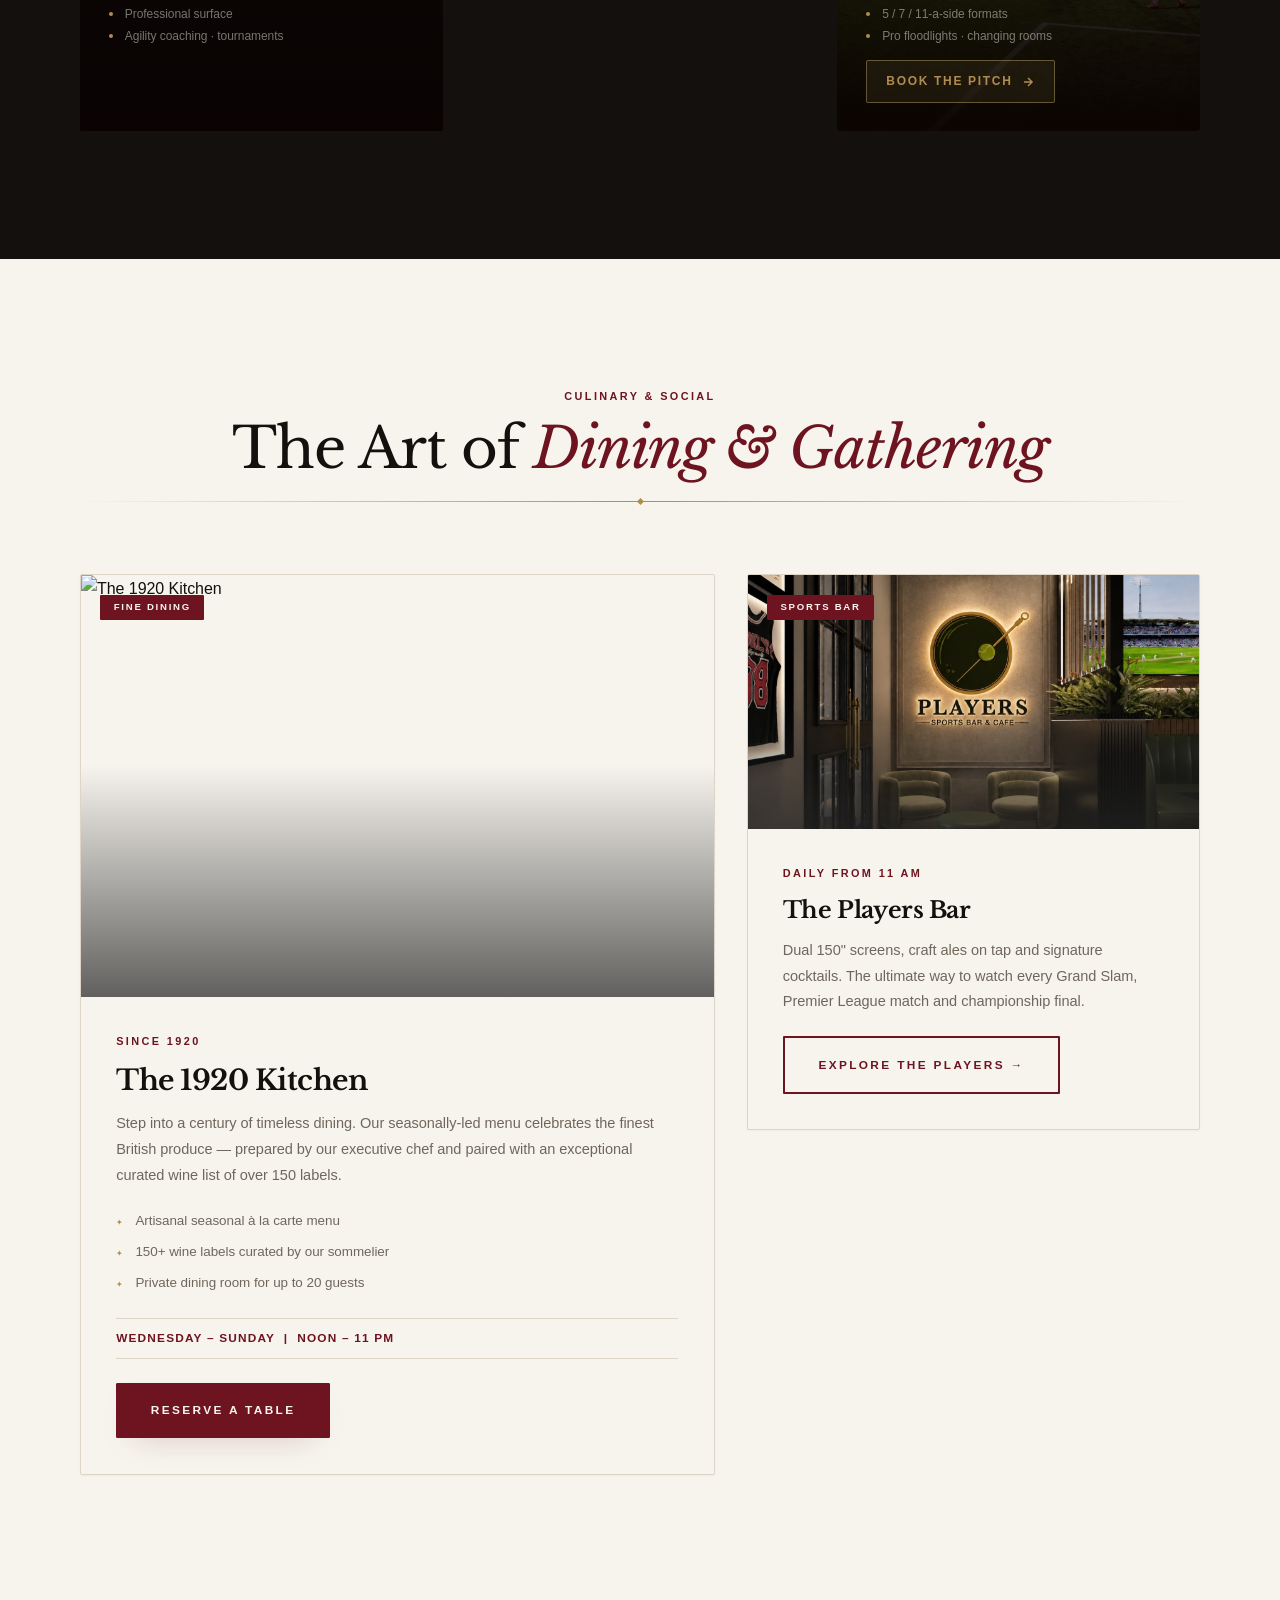
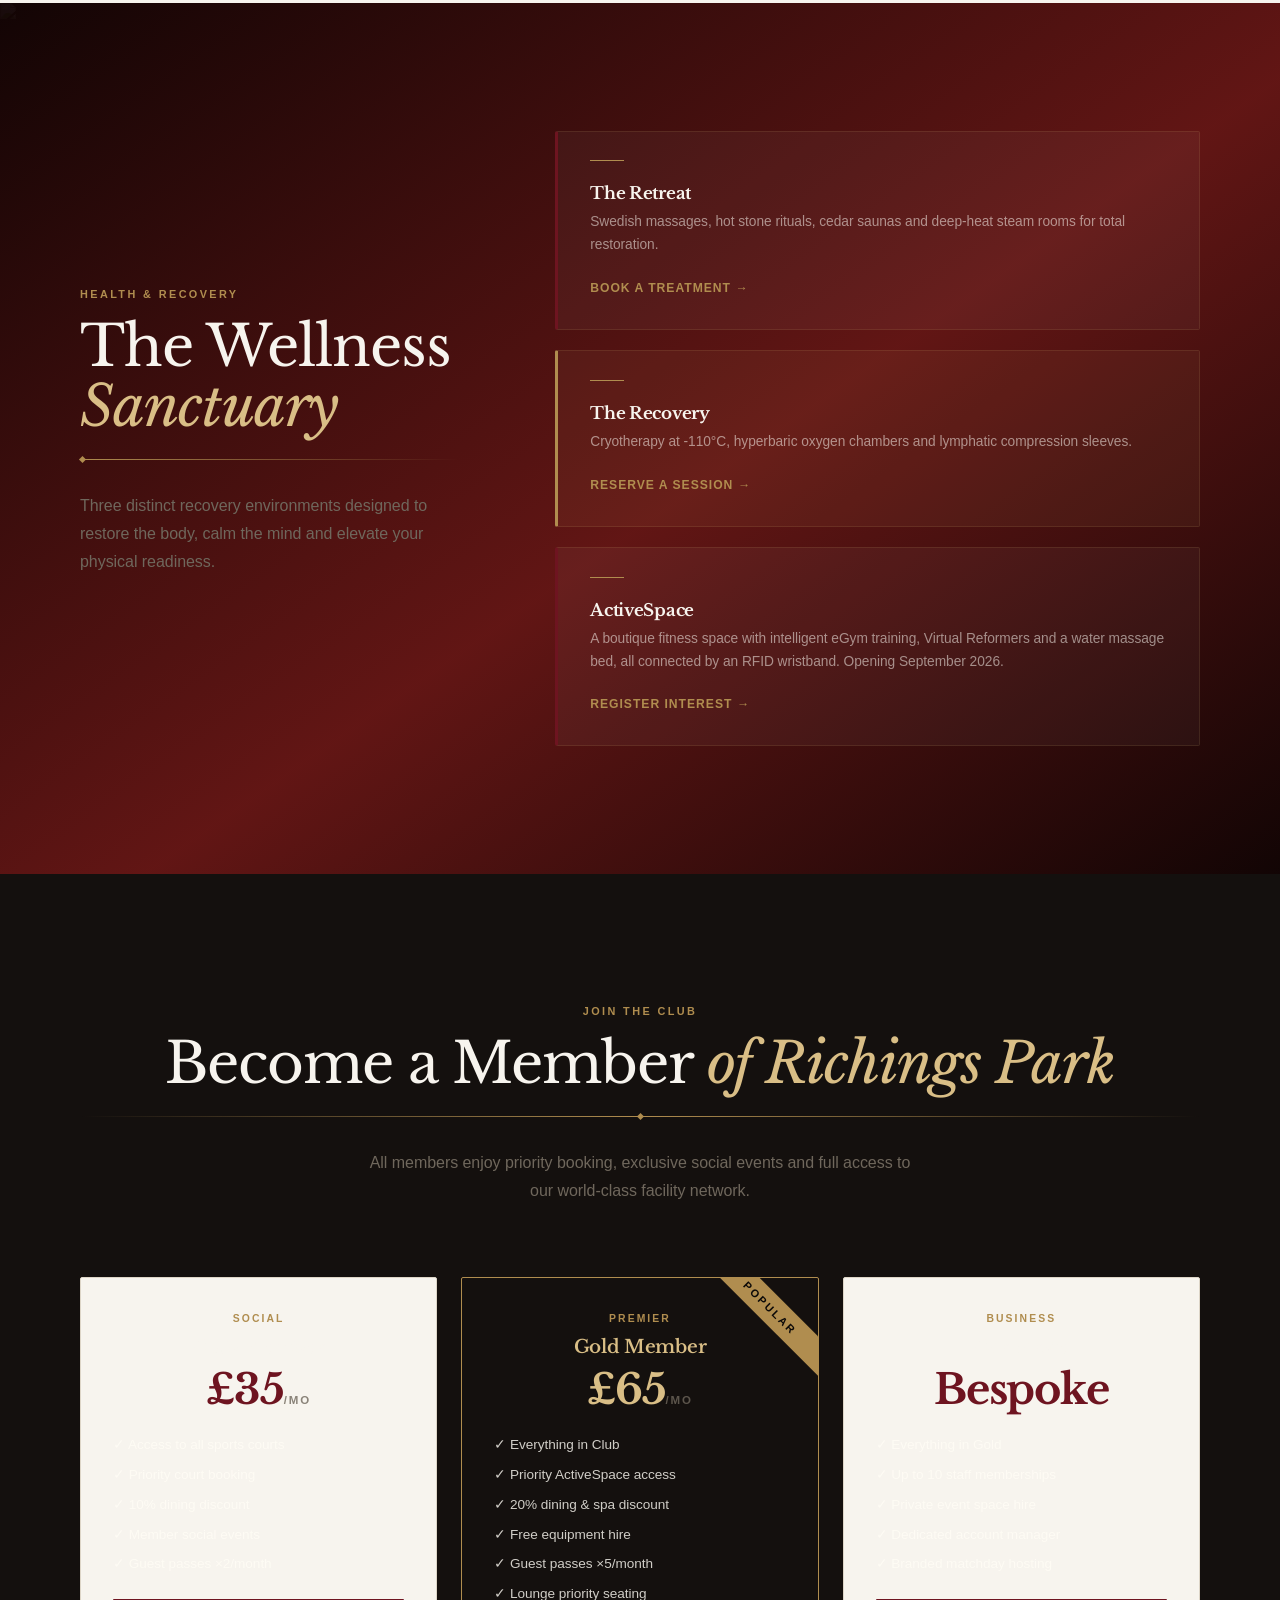
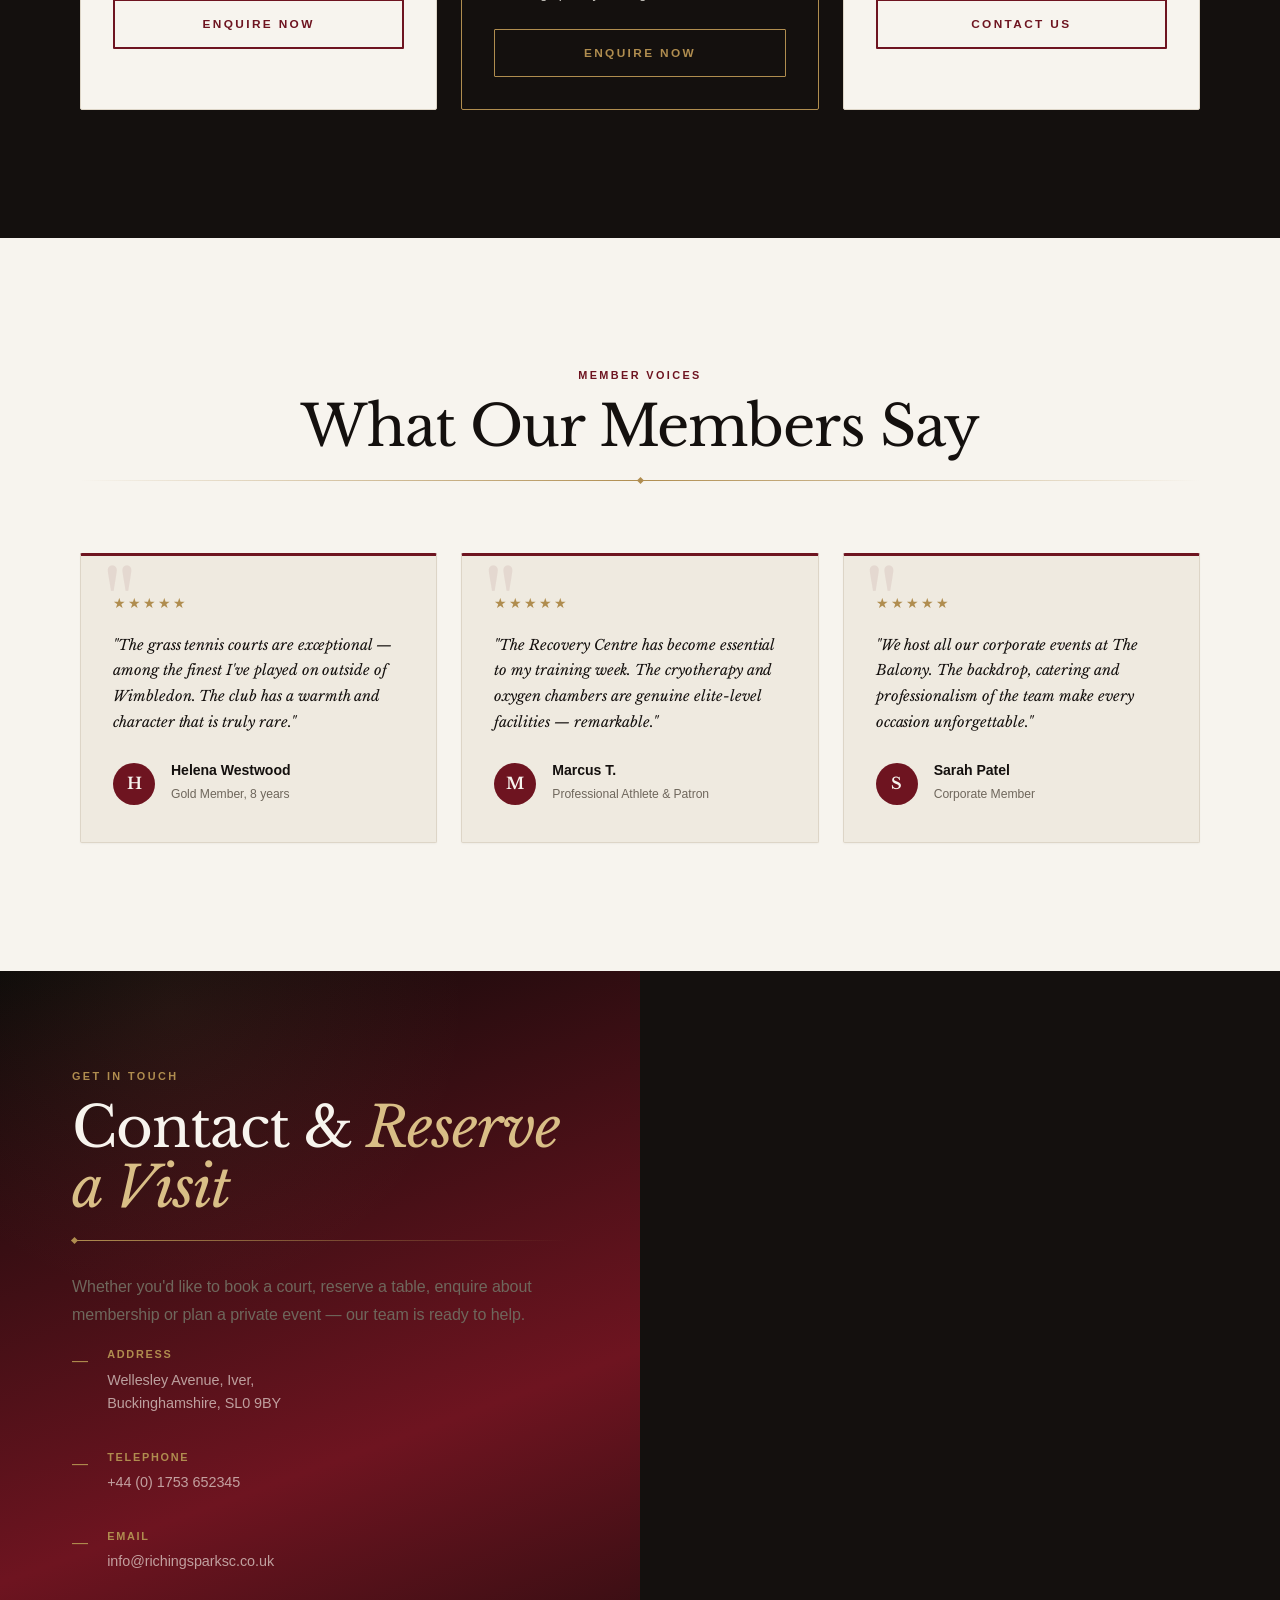
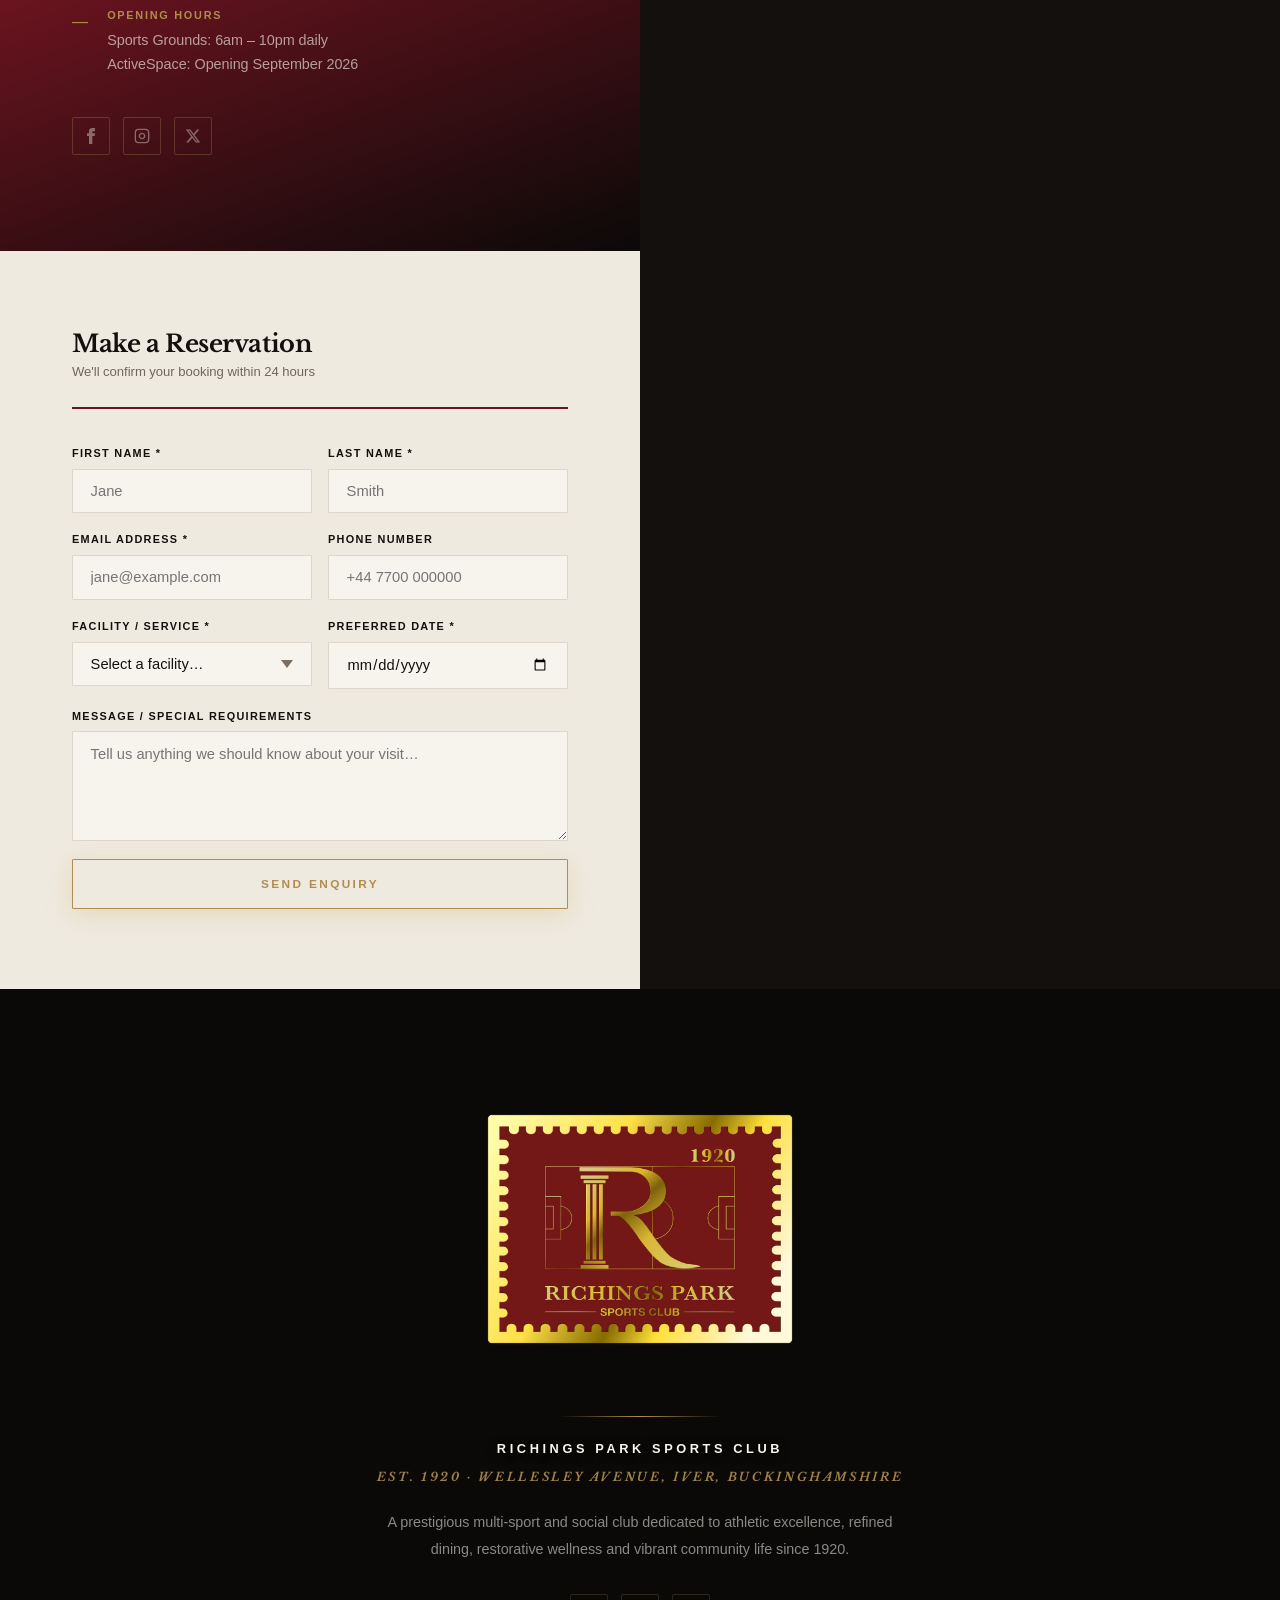
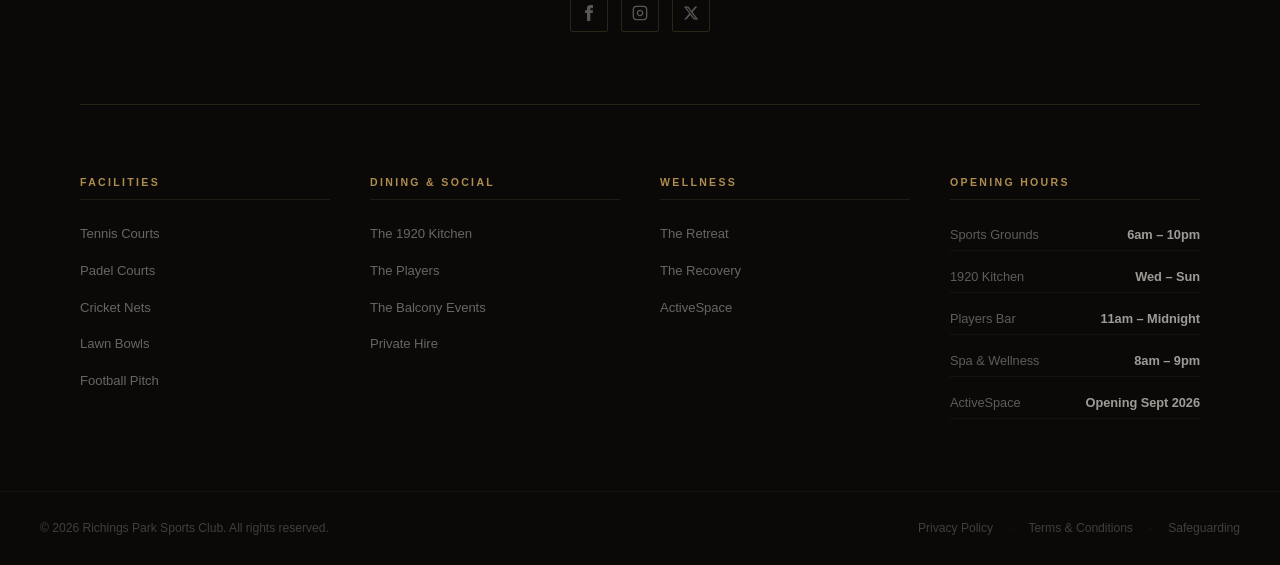
==== commit 2da69b3a: "Add new facility pages and refined design" ====
--- a/index.html
+++ b/index.html
@@ -9,6 +9,7 @@
     <link rel="preconnect" href="https://fonts.gstatic.com" crossorigin>
     <link href="https://fonts.googleapis.com/css2?family=Libre+Baskerville:ital,wght@0,400;0,700;1,400&family=Open+Sans:wght@300;400;600;700&display=swap" rel="stylesheet">
     <link rel="stylesheet" href="style.css?v=14">
+    <link rel="stylesheet" href="refine.css?v=1">
 </head>
 <body>
 
@@ -26,15 +27,14 @@
         </a>
         <button class="burger" id="burger" aria-label="Menu"><span></span><span></span><span></span></button>
         <nav class="nav__menu" id="navMenu">
-            <a href="#about"       class="nav__item">About</a>
-            <a href="#facilities"  class="nav__item">Facilities</a>
-            <a href="tennis.html"  class="nav__item">Tennis Club</a>
-            <a href="#dining"      class="nav__item">Dining</a>
-            <a href="#wellness"    class="nav__item">Wellness</a>
-            <a href="activespace.html" class="nav__item">ActiveSpace</a>
-            <a href="players.html" class="nav__item">The Players</a>
-            <a href="#membership"  class="nav__item">Membership</a>
-            <a href="#contact"     class="nav__book">Contact Us</a>
+            <a href="index.html#about"       class="nav__item">About</a>
+            <a href="active-facilities.html" class="nav__item">Sport</a>
+            <a href="activespace.html"       class="nav__item">ActiveSpace</a>
+            <a href="retreat.html"           class="nav__item">Retreat</a>
+            <a href="kitchen.html"           class="nav__item">1920 Kitchen</a>
+            <a href="players.html"           class="nav__item">The Players</a>
+            <a href="plaza.html"             class="nav__item">The Plaza</a>
+            <a href="index.html#contact"     class="nav__book">Contact Us</a>
         </nav>
     </div>
 </header>
@@ -113,11 +113,6 @@
 
 <!-- ═══════════ FACILITIES ═══════════ -->
 <section class="facilities" id="facilities">
-    <div class="fac-bg" aria-hidden="true">
-        <div class="fac-bg__orb fac-bg__orb--1"></div>
-        <div class="fac-bg__orb fac-bg__orb--2"></div>
-        <div class="fac-bg__orb fac-bg__orb--3"></div>
-    </div>
     <div class="wrap">
         <div class="sec-head sec-head--center">
             <p class="label label--gold">Active Facilities</p>
@@ -132,7 +127,7 @@
                 <div class="fac-card__img-wrap"><img src="images/tennis.png" alt="Championship Tennis" class="fac-card__img" loading="lazy"><div class="fac-card__veil"></div></div>
                 <div class="fac-card__badge">Racket Sport</div>
                 <div class="fac-card__content">
-                    <div class="fac-card__icon"><svg viewBox="0 0 48 48" fill="none" stroke="currentColor" stroke-width="1.8" stroke-linecap="round"><circle cx="20" cy="20" r="14"/><path d="M9 9l22 22M6 20a14 14 0 0 1 14-14M20 34a14 14 0 0 0 14-14M34 34l6 6"/></svg></div>
+                    <div class="fac-card__icon"></div>
                     <h3 class="fac-card__h">Championship Tennis</h3>
                     <p class="fac-card__body">Four grass courts &amp; six premium acrylic courts with LTA-qualified coaching year-round.</p>
                     <ul class="fac-card__feats"><li>10 courts · floodlit until 10pm</li><li>LTA coaches · equipment hire</li></ul>
@@ -145,7 +140,7 @@
                 <div class="fac-card__img-wrap"><img src="images/padel.png" alt="Panoramic Padel" class="fac-card__img" loading="lazy"><div class="fac-card__veil"></div></div>
                 <div class="fac-card__badge">Racket Sport</div>
                 <div class="fac-card__content">
-                    <div class="fac-card__icon"><svg viewBox="0 0 48 48" fill="none" stroke="currentColor" stroke-width="1.8" stroke-linecap="round"><rect x="8" y="6" width="22" height="30" rx="11"/><path d="M30 18h8M30 24h8"/><circle cx="34" cy="38" r="4"/></svg></div>
+                    <div class="fac-card__icon"></div>
                     <h3 class="fac-card__h">Panoramic Padel</h3>
                     <p class="fac-card__body">Three glass-walled courts with spectacular views — the world's fastest-growing sport at its finest.</p>
                     <ul class="fac-card__feats"><li>3 panoramic glass courts</li><li>Racquet hire · beginner clinics</li></ul>
@@ -158,7 +153,7 @@
                 <div class="fac-card__img-wrap"><img src="images/cricket.png" alt="Cricket Nets" class="fac-card__img" loading="lazy"><div class="fac-card__veil"></div></div>
                 <div class="fac-card__badge">Heritage Sport</div>
                 <div class="fac-card__content">
-                    <div class="fac-card__icon"><svg viewBox="0 0 48 48" fill="none" stroke="currentColor" stroke-width="1.8" stroke-linecap="round"><path d="M10 38L32 8M32 8l4 4M10 38l4 4M16 12l16 16"/></svg></div>
+                    <div class="fac-card__icon"></div>
                     <h3 class="fac-card__h">Cricket Nets</h3>
                     <p class="fac-card__body">Three high-performance lanes with automated bowling machines and ECB-qualified coaching.</p>
                     <ul class="fac-card__feats"><li>3 private lanes · pro machines</li><li>ECB coaches · video analysis</li></ul>
@@ -171,7 +166,7 @@
                 <div class="fac-card__img-wrap"><img src="images/bowls.png" alt="Lawn Bowls" class="fac-card__img" loading="lazy"><div class="fac-card__veil"></div></div>
                 <div class="fac-card__badge">Lawn Sport</div>
                 <div class="fac-card__content">
-                    <div class="fac-card__icon"><svg viewBox="0 0 48 48" fill="none" stroke="currentColor" stroke-width="1.8" stroke-linecap="round"><circle cx="24" cy="28" r="14"/><circle cx="24" cy="28" r="6"/><path d="M24 14V8M18 16l-4-4M30 16l4-4"/></svg></div>
+                    <div class="fac-card__icon"></div>
                     <h3 class="fac-card__h">Luxury Lawn Bowls</h3>
                     <p class="fac-card__body">Six-rink championship bentgrass green surrounded by mature oaks and elegant heritage pavilions.</p>
                     <ul class="fac-card__feats"><li>6 tournament rinks</li><li>Equipment hire · weekly leagues</li></ul>
@@ -184,7 +179,7 @@
                 <div class="fac-card__img-wrap"><img src="images/football.png" alt="Football Pitch" class="fac-card__img" loading="lazy"><div class="fac-card__veil"></div></div>
                 <div class="fac-card__badge">Team Sport</div>
                 <div class="fac-card__content">
-                    <div class="fac-card__icon"><svg viewBox="0 0 48 48" fill="none" stroke="currentColor" stroke-width="1.8" stroke-linecap="round"><circle cx="24" cy="24" r="18"/><path d="M24 6l5 7h8l-6 6 2 9-9-5-9 5 2-9-6-6h8z"/></svg></div>
+                    <div class="fac-card__icon"></div>
                     <h3 class="fac-card__h">Elite Football Pitch</h3>
                     <p class="fac-card__body">State-of-the-art 3G FIFA-approved turf with full LED floodlighting for spectacular night matches.</p>
                     <ul class="fac-card__feats"><li>5 / 7 / 11-a-side formats</li><li>Pro floodlights · changing rooms</li></ul>
@@ -197,7 +192,7 @@
                 <div class="fac-card__img-wrap"><img src="images/hero.png" alt="Kho Kho Arena" class="fac-card__img" loading="lazy"><div class="fac-card__veil"></div></div>
                 <div class="fac-card__badge">Traditional Sport</div>
                 <div class="fac-card__content">
-                    <div class="fac-card__icon"><svg viewBox="0 0 48 48" fill="none" stroke="currentColor" stroke-width="1.8" stroke-linecap="round"><circle cx="24" cy="12" r="6"/><path d="M24 18v14M16 26l-8 10M32 26l8 10M18 32h12"/></svg></div>
+                    <div class="fac-card__icon"></div>
                     <h3 class="fac-card__h">Kho Kho Arena</h3>
                     <p class="fac-card__body">Tournament-standard court with specialist agility coaching and full team hosting capability.</p>
                     <ul class="fac-card__feats"><li>Professional surface</li><li>Agility coaching · tournaments</li></ul>
@@ -269,19 +264,19 @@
         </div>
         <div class="wellness__cards">
             <div class="wcard">
-                <span class="wcard__icon">🌿</span>
+                <span class="wcard__icon"></span>
                 <h4 class="wcard__h">The Retreat</h4>
                 <p class="wcard__body">Swedish massages, hot stone rituals, cedar saunas and deep-heat steam rooms for total restoration.</p>
                 <a href="#contact" class="wcard__link">Book a Treatment →</a>
             </div>
             <div class="wcard wcard--gold">
-                <span class="wcard__icon">❄</span>
+                <span class="wcard__icon"></span>
                 <h4 class="wcard__h">The Recovery</h4>
                 <p class="wcard__body">Cryotherapy at -110°C, hyperbaric oxygen chambers and lymphatic compression sleeves.</p>
                 <a href="#contact" class="wcard__link">Reserve a Session →</a>
             </div>
             <div class="wcard">
-                <span class="wcard__icon">💪</span>
+                <span class="wcard__icon"></span>
                 <h4 class="wcard__h">ActiveSpace</h4>
                 <p class="wcard__body">A boutique fitness space with intelligent eGym training, Virtual Reformers and a water massage bed, all connected by an RFID wristband. Opening September 2026.</p>
                 <a href="activespace.html" class="wcard__link">Register Interest →</a>
@@ -293,11 +288,6 @@
 <!-- ═══════════ MEMBERSHIP ═══════════ -->
 <section class="membership" id="membership">
     <!-- Animated background for membership -->
-    <div class="mem-bg" aria-hidden="true">
-        <div class="mem-bg__orb mem-bg__orb--1"></div>
-        <div class="mem-bg__orb mem-bg__orb--2"></div>
-        <div class="mem-bg__orb mem-bg__orb--3"></div>
-    </div>
     
     <div class="wrap">
         <div class="sec-head sec-head--center" style="animation:memReveal .8s both">
@@ -415,28 +405,28 @@
 
                 <div class="cinfo">
                     <div class="cinfo__row">
-                        <div class="cinfo__icon">📍</div>
+                        <div class="cinfo__icon"></div>
                         <div>
                             <strong>Address</strong>
                             <p>Wellesley Avenue, Iver,<br>Buckinghamshire, SL0 9BY</p>
                         </div>
                     </div>
                     <div class="cinfo__row">
-                        <div class="cinfo__icon">📞</div>
+                        <div class="cinfo__icon"></div>
                         <div>
                             <strong>Telephone</strong>
                             <p><a href="tel:+441753652345">+44 (0) 1753 652345</a></p>
                         </div>
                     </div>
                     <div class="cinfo__row">
-                        <div class="cinfo__icon">✉</div>
+                        <div class="cinfo__icon"></div>
                         <div>
                             <strong>Email</strong>
                             <p><a href="mailto:info@richingsparksc.co.uk">info@richingsparksc.co.uk</a></p>
                         </div>
                     </div>
                     <div class="cinfo__row">
-                        <div class="cinfo__icon">🕐</div>
+                        <div class="cinfo__icon"></div>
                         <div>
                             <strong>Opening Hours</strong>
                             <p>Sports Grounds: 6am – 10pm daily<br>ActiveSpace: Opening September 2026</p>
--- a/refine.css
+++ b/refine.css
@@ -0,0 +1,278 @@
+/* ================================================================
+   RICHINGS PARK SPORTS CLUB — REFINEMENT LAYER
+   Load AFTER style.css. Elevates the whole site without a rebuild.
+
+   Direction: an English members' club, engraved rather than printed.
+   Antique gold as a hairline, not a gradient. Claret as ink, not paint.
+   Baskerville set large and tight. Helvetica Neue for everything else.
+   ================================================================ */
+
+:root{
+  /* ── Refined palette ─────────────────────────────
+     Deeper, less saturated. The old crimson was a shade
+     too bright; this is closer to the club crest.      */
+  --C:  #6E1420;   /* claret — deepened from #751716    */
+  --Cd: #4A0D16;   /* oxblood                           */
+  --V:  #14100E;   /* warm ink (was cold #272727)       */
+  --Vd: #0B0908;
+  --I:  #F7F4EE;   /* bone                              */
+  --Iw: #EFEAE0;   /* warm bone                         */
+  --Im: #DDD5C7;   /* mid bone / rules                  */
+  --G:  #B08D4F;   /* antique gold — was too bright     */
+  --Gl: #D9BE86;   /* light gold                        */
+  --M:  #6F675C;   /* muted stone                       */
+
+  /* Typography — Baskerville display, Helvetica Neue body.
+     Open Sans is the genericness; it goes.               */
+  --fB: 'Helvetica Neue','Helvetica','Inter',Arial,sans-serif;
+  --fH: 'Libre Baskerville','Baskerville','Baskerville Old Face',Georgia,serif;
+
+  /* Slower, more confident motion. Nothing bounces. */
+  --ease: cubic-bezier(.22,.61,.36,1);
+
+  /* Shadows: near-invisible. Sophistication is flat. */
+  --sh:  0 1px 2px rgba(20,16,14,.04);
+  --shL: 0 18px 50px -24px rgba(20,16,14,.22);
+  --shC: 0 12px 34px -18px rgba(110,20,32,.32);
+}
+
+/* ── Type: set it like print, not like a webpage ────────── */
+body{ font-family:var(--fB); letter-spacing:-.003em; }
+
+h1,h2,h3,h4,.h2,.h3,.pl-h2{
+  font-family:var(--fH);
+  font-weight:400;
+  letter-spacing:-.018em;
+  line-height:1.06;
+}
+.h2,.pl-h2{ font-size:clamp(2.1rem,4.4vw,3.6rem); }
+h1,.hero__h1,.tennis-hero__content h1,.pl-hero h1{
+  font-size:clamp(2.6rem,6vw,5rem);
+  line-height:1.02;
+  letter-spacing:-.028em;
+}
+/* Italic in a headline is the club's voice — keep it, refine it */
+h1 em,h2 em,.h2 em,.pl-h2 em{ font-style:italic; color:var(--C); }
+.h2--light em,.tennis-hero__content h1 em,.pl-hero h1 em{ color:var(--Gl); }
+
+.prose,p{ line-height:1.75; }
+.prose{ font-size:1rem; color:var(--M); max-width:64ch; }
+
+/* Eyebrows & labels: engraved small caps, generously tracked */
+.label,.pl-eyebrow,.tennis-hero__badge,.mem-info-panel__badge,
+.sub-card__ribbon,.strip__l,.season__l,.pcard__role,.acard--soon h4{
+  font-family:var(--fB);
+  font-size:.68rem;
+  letter-spacing:.22em;
+  text-transform:uppercase;
+  font-weight:600;
+}
+.label--gold{ color:var(--G); }
+
+/* ── Kill the gradient orbs. They decorate nothing. ─────── */
+.mem-bg,.fac-bg,.mem-bg__orb,.fac-bg__orb{ display:none !important; }
+.membership,.facilities{ background:var(--V); }
+
+/* ── Kill emoji icons. Replace with an engraved gold rule. ─
+   A hairline reads as a club; a 🎳 reads as a slide deck.   */
+.tf-icon,.acard__icon,.wcard__icon,.fac-card__icon{
+  font-size:0 !important;      /* hides the emoji glyph */
+  line-height:0 !important;
+  margin-bottom:1.5rem !important;
+  display:block;
+}
+.tf-icon::after,.acard__icon::after,.wcard__icon::after,.fac-card__icon::after{
+  content:"";
+  display:block;
+  width:34px;
+  height:1px;
+  background:var(--G);
+}
+/* Contact rows keep a mark, but a typographic one */
+.cinfo__icon{
+  font-size:0 !important;
+  width:auto !important;
+  flex:0 0 auto;
+}
+.cinfo__icon::after{
+  content:"—";
+  font-size:1rem;
+  color:var(--G);
+  line-height:1.6;
+}
+
+/* ── Geometry: architectural, not app-like ─────────────────
+   Big radii feel like software. This is a 1920 sports club. */
+.tf-card,.acard,.pcard,.sub-card,.enq__panel,.split__media,
+.bowls-intro__media,.bowls-learn__media,.bowls-find__map,
+.mem-info-panel,.fac-card,.dcard,.wcard,.tcard,.pl-card,.pl-gfig{
+  border-radius:2px !important;
+}
+.cta,.pl-btn,.nav__book,button,input,select,textarea{
+  border-radius:1px !important;
+}
+
+/* ── Cards: hairline, not shadow. Lift on hover, quietly. ── */
+.tf-card,.acard,.pcard,.sub-card{
+  background:var(--I);
+  border:1px solid var(--Im);
+  box-shadow:none;
+  transition:border-color .5s var(--ease), transform .5s var(--ease);
+}
+.tf-card:hover,.acard:hover,.pcard:hover,.sub-card:hover{
+  transform:translateY(-3px);
+  border-color:var(--G);
+  box-shadow:none;
+}
+
+/* ── Buttons: letterpress, not plastic ───────────────────── */
+.cta,.pl-btn{
+  font-family:var(--fB);
+  font-size:.74rem;
+  letter-spacing:.2em;
+  text-transform:uppercase;
+  font-weight:600;
+  padding:1.05rem 2.1rem;
+  transition:background .4s var(--ease), color .4s var(--ease), border-color .4s var(--ease);
+}
+.cta--crimson{ background:var(--C); color:var(--I); border:1px solid var(--C); }
+.cta--crimson:hover{ background:transparent; color:var(--C); }
+.cta--gold,.pl-btn--gold{
+  background:transparent;
+  color:var(--G);
+  border:1px solid var(--G);
+}
+.cta--gold:hover,.pl-btn--gold:hover{ background:var(--G); color:var(--Vd); }
+.cta--glow{ box-shadow:none !important; }
+
+/* ── Dividers: a true hairline with a diamond, letterpress ─ */
+.divider{ height:1px; background:var(--Im); position:relative; width:100%; max-width:none; }
+.divider--gold{ background:linear-gradient(90deg,var(--G),rgba(176,141,79,0)); }
+.divider--center{ background:linear-gradient(90deg,rgba(176,141,79,0),var(--G),rgba(176,141,79,0)); }
+.divider::after{
+  content:"";
+  position:absolute; top:-2px; left:0;
+  width:5px; height:5px;
+  background:var(--G);
+  transform:rotate(45deg);
+}
+.divider--center::after{ left:50%; margin-left:-2.5px; }
+
+/* ── Sections: more air. Sophistication is space. ────────── */
+.split,.amen,.enq,.committee,.bowls-intro,.bowls-learn,.bowls-find,
+.tennis-features,.membership,.facilities,.dining,.wellness{
+  padding-top:clamp(5rem,10vw,8.5rem);
+  padding-bottom:clamp(5rem,10vw,8.5rem);
+}
+.sec-head{ margin-bottom:clamp(3rem,6vw,4.5rem); }
+
+/* ── Hero: darker, quieter, let the type carry it ────────── */
+.tennis-hero__veil,.hero__bg-overlay,.pl-hero__veil{
+  background:linear-gradient(180deg,rgba(11,9,8,.42) 0%,rgba(11,9,8,.78) 100%) !important;
+}
+.tennis-hero__badge{
+  background:transparent;
+  border:1px solid var(--G);
+  color:var(--Gl);
+  padding:.5rem 1.1rem;
+}
+
+/* ── Stat strips: numerals in Baskerville, labels engraved ─ */
+.strip__n,.season__n,.hero__stat strong{
+  font-family:var(--fH);
+  color:var(--Gl);
+  font-weight:400;
+  letter-spacing:-.02em;
+}
+.strip,.season{ background:var(--Vd); }
+
+/* ── Price: the one place we allow scale ─────────────────── */
+.sub-card .price{
+  font-family:var(--fH);
+  font-size:2.6rem;
+  color:var(--C);
+  letter-spacing:-.03em;
+}
+.sub-card .price span{
+  font-family:var(--fB);
+  font-size:.72rem;
+  letter-spacing:.16em;
+  text-transform:uppercase;
+  color:var(--M);
+}
+.sub-card--featured{ background:var(--V); border-color:var(--G); }
+.sub-card--featured h4,.sub-card--featured .price{ color:var(--Gl); }
+.sub-card__ribbon{ background:var(--G); color:var(--Vd); border-radius:0 !important; }
+
+/* ── Nav: thinner, calmer, gold on scroll ────────────────── */
+.nav__item,.nav__book{
+  font-family:var(--fB);
+  font-size:.76rem;
+  letter-spacing:.16em;
+  text-transform:uppercase;
+  font-weight:600;
+}
+.nav--on{
+  background:rgba(11,9,8,.9);
+  backdrop-filter:blur(14px);
+  border-bottom:1px solid rgba(176,141,79,.24);
+}
+.nav__item:hover{ color:var(--Gl); }
+.nav__book{
+  border:1px solid var(--G);
+  color:var(--Gl);
+  background:transparent;
+  padding:.7rem 1.4rem;
+}
+.nav__book:hover{ background:var(--G); color:var(--Vd); }
+.nav__brand-sub{ letter-spacing:.18em; font-size:.6rem; color:var(--G); }
+
+/* ── Status pills: hairline only ─────────────────────────── */
+.status{
+  background:transparent;
+  border:1px solid var(--Im);
+  border-radius:0;
+  color:var(--M);
+  letter-spacing:.2em;
+}
+.status__dot{ background:var(--G); }
+
+/* ── Footer: engraved ────────────────────────────────────── */
+.footer{ background:var(--Vd); }
+.footer__club-name{
+  font-family:var(--fB);
+  letter-spacing:.28em;
+  font-size:.8rem;
+  font-weight:600;
+}
+.footer__club-tagline{ font-family:var(--fH); font-style:italic; color:var(--G); }
+.footer__links h4{
+  font-family:var(--fB);
+  font-size:.66rem;
+  letter-spacing:.22em;
+  text-transform:uppercase;
+  color:var(--G);
+}
+
+/* ── Images: no bounce, a long slow settle ───────────────── */
+.split__media img,.bowls-intro__media img,.pl-gfig img,.fac-card__img{
+  transition:transform 1.4s var(--ease) !important;
+}
+.split__media:hover img,.bowls-intro__media:hover img{ transform:scale(1.03) !important; }
+
+/* ── Selection & focus ───────────────────────────────────── */
+::selection{ background:var(--G); color:var(--Vd); }
+a:focus-visible,button:focus-visible,input:focus-visible,
+select:focus-visible,textarea:focus-visible{
+  outline:2px solid var(--G);
+  outline-offset:3px;
+}
+
+/* ── Respect reduced motion ──────────────────────────────── */
+@media (prefers-reduced-motion:reduce){
+  *,*::before,*::after{
+    animation-duration:.01ms !important;
+    animation-iteration-count:1 !important;
+    transition-duration:.01ms !important;
+  }
+}
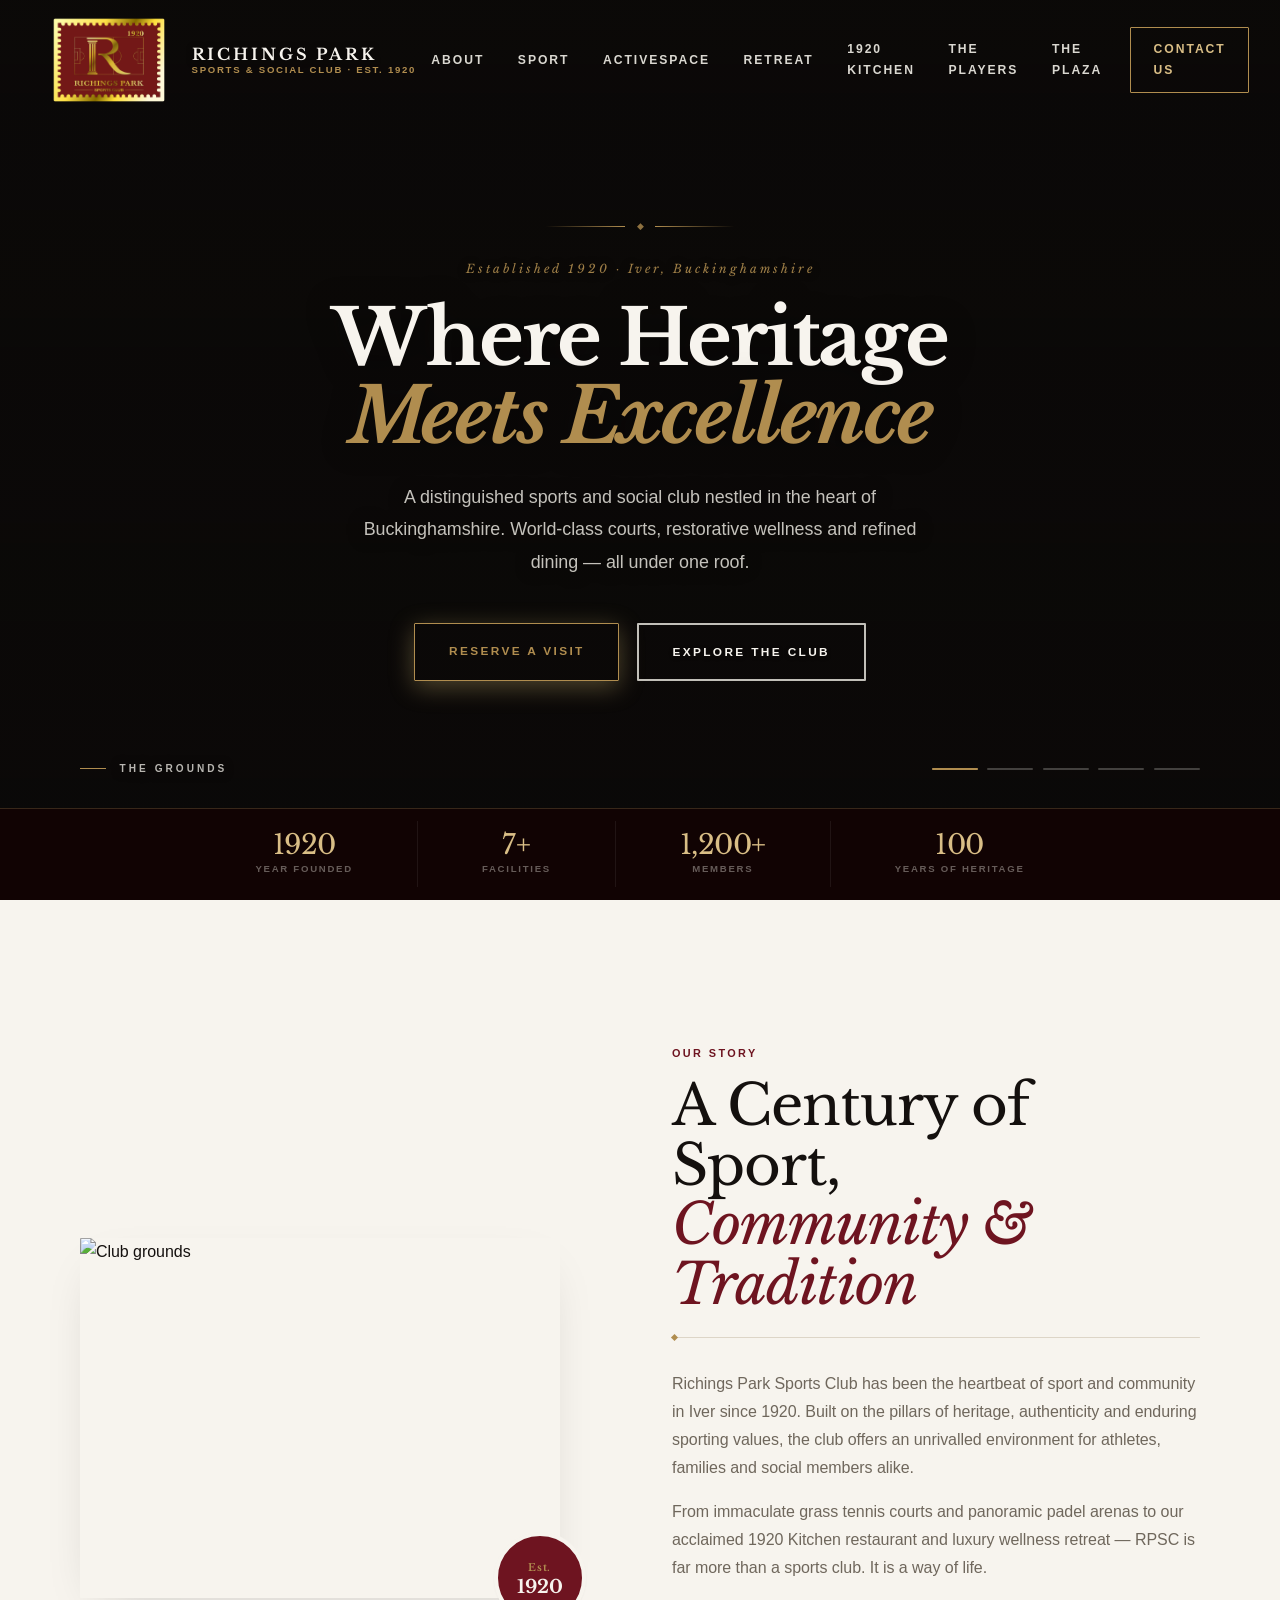
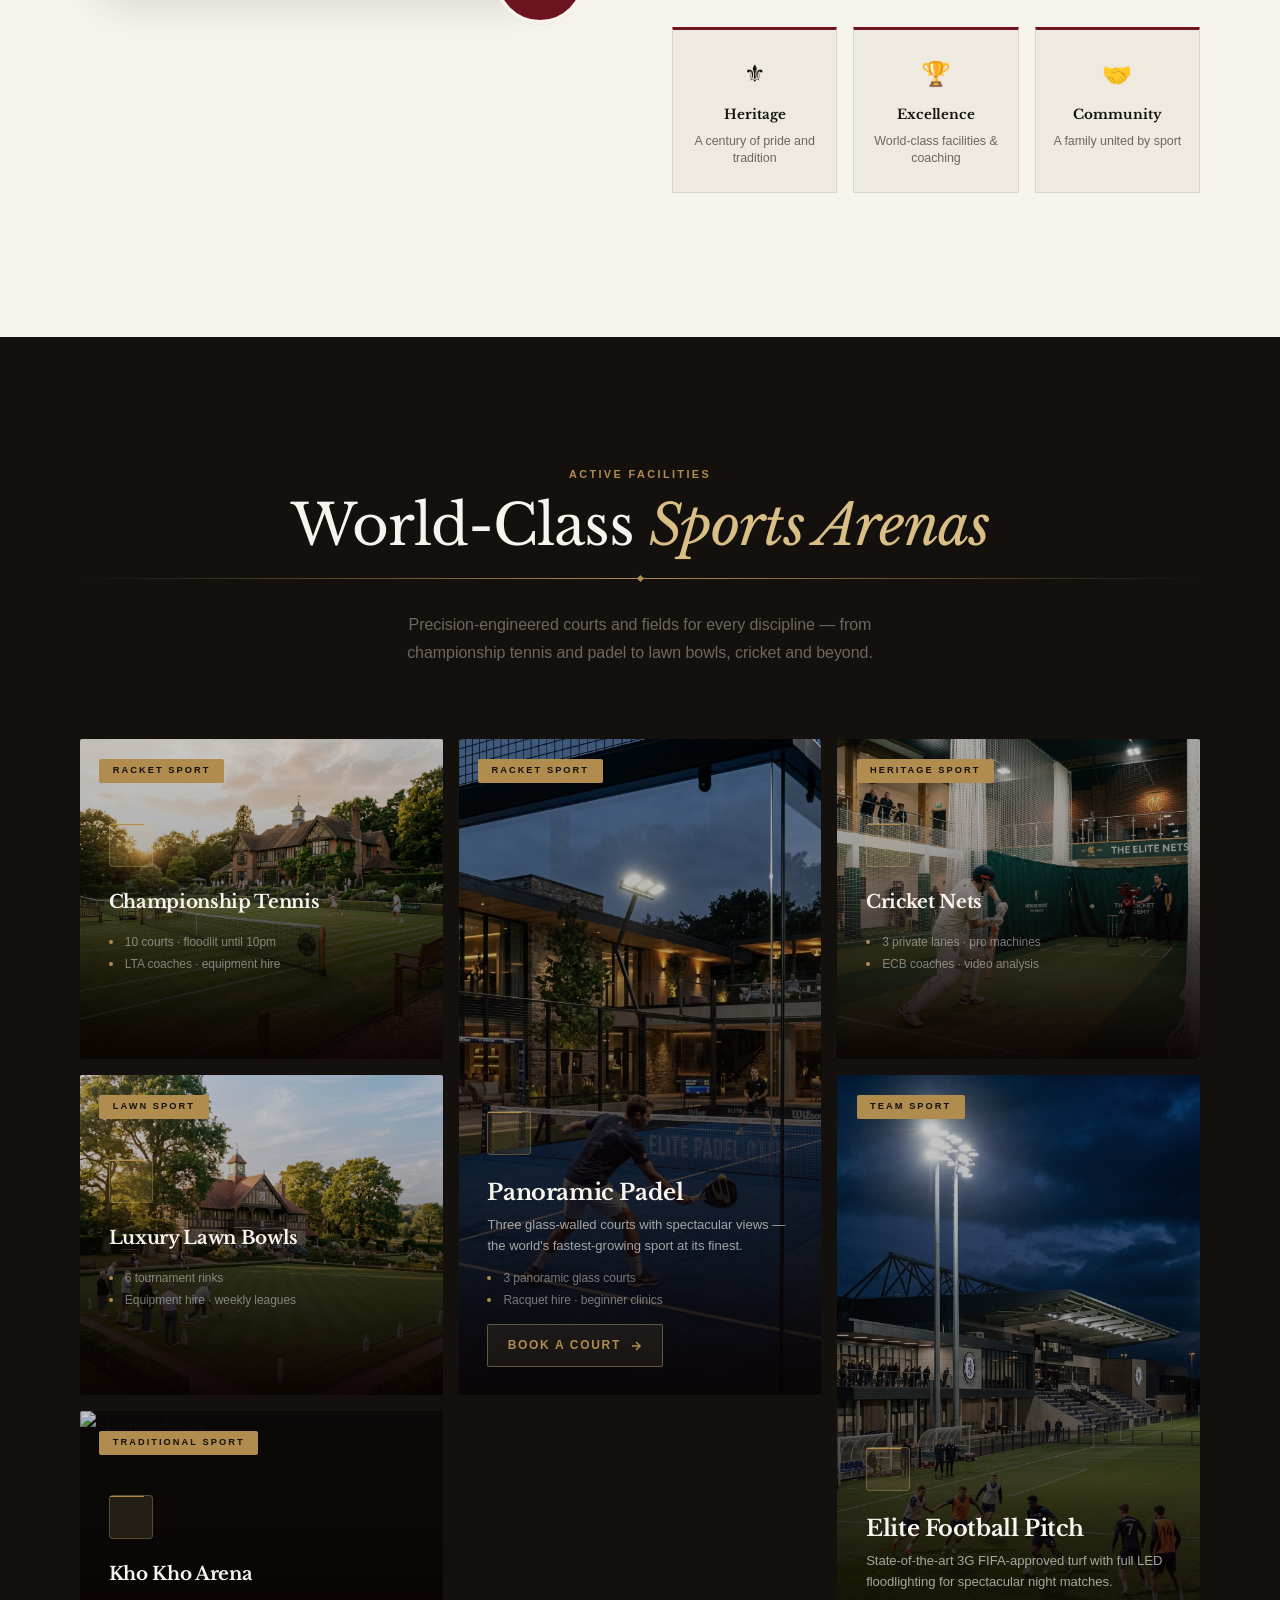
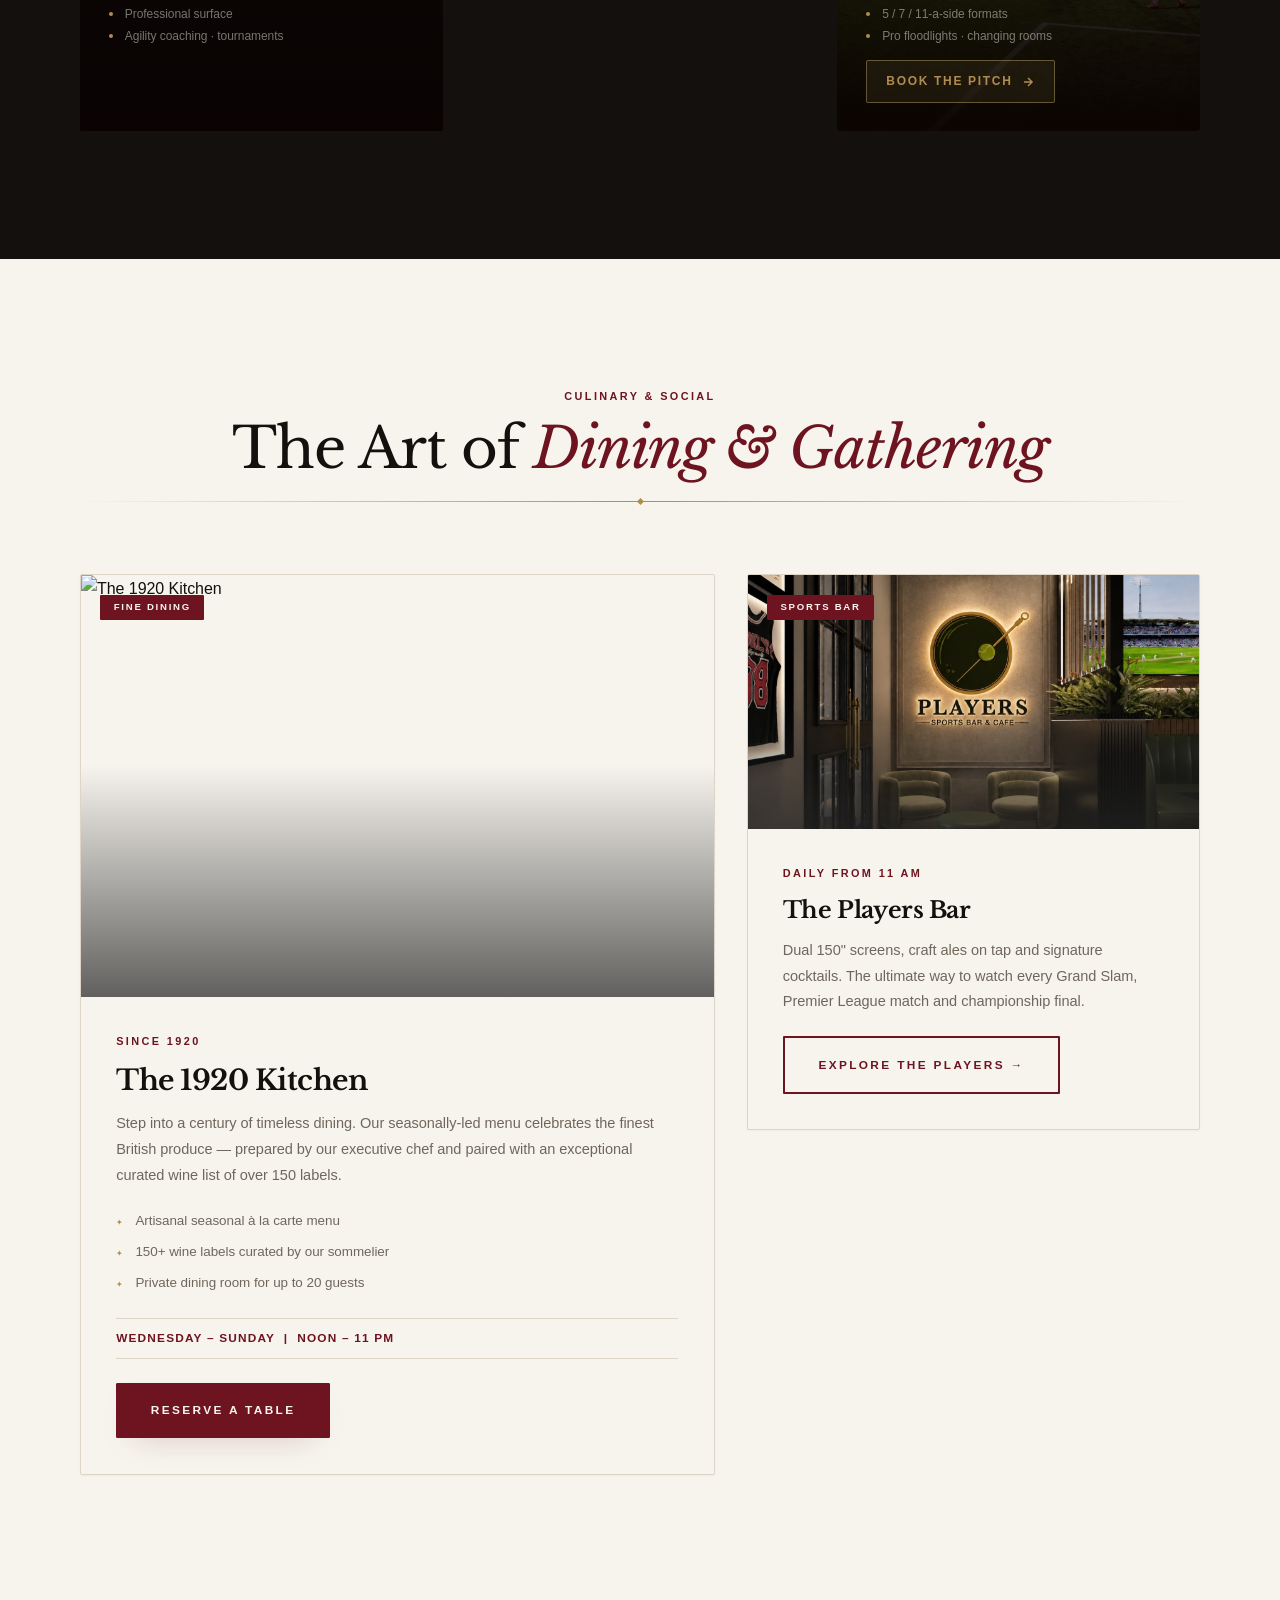
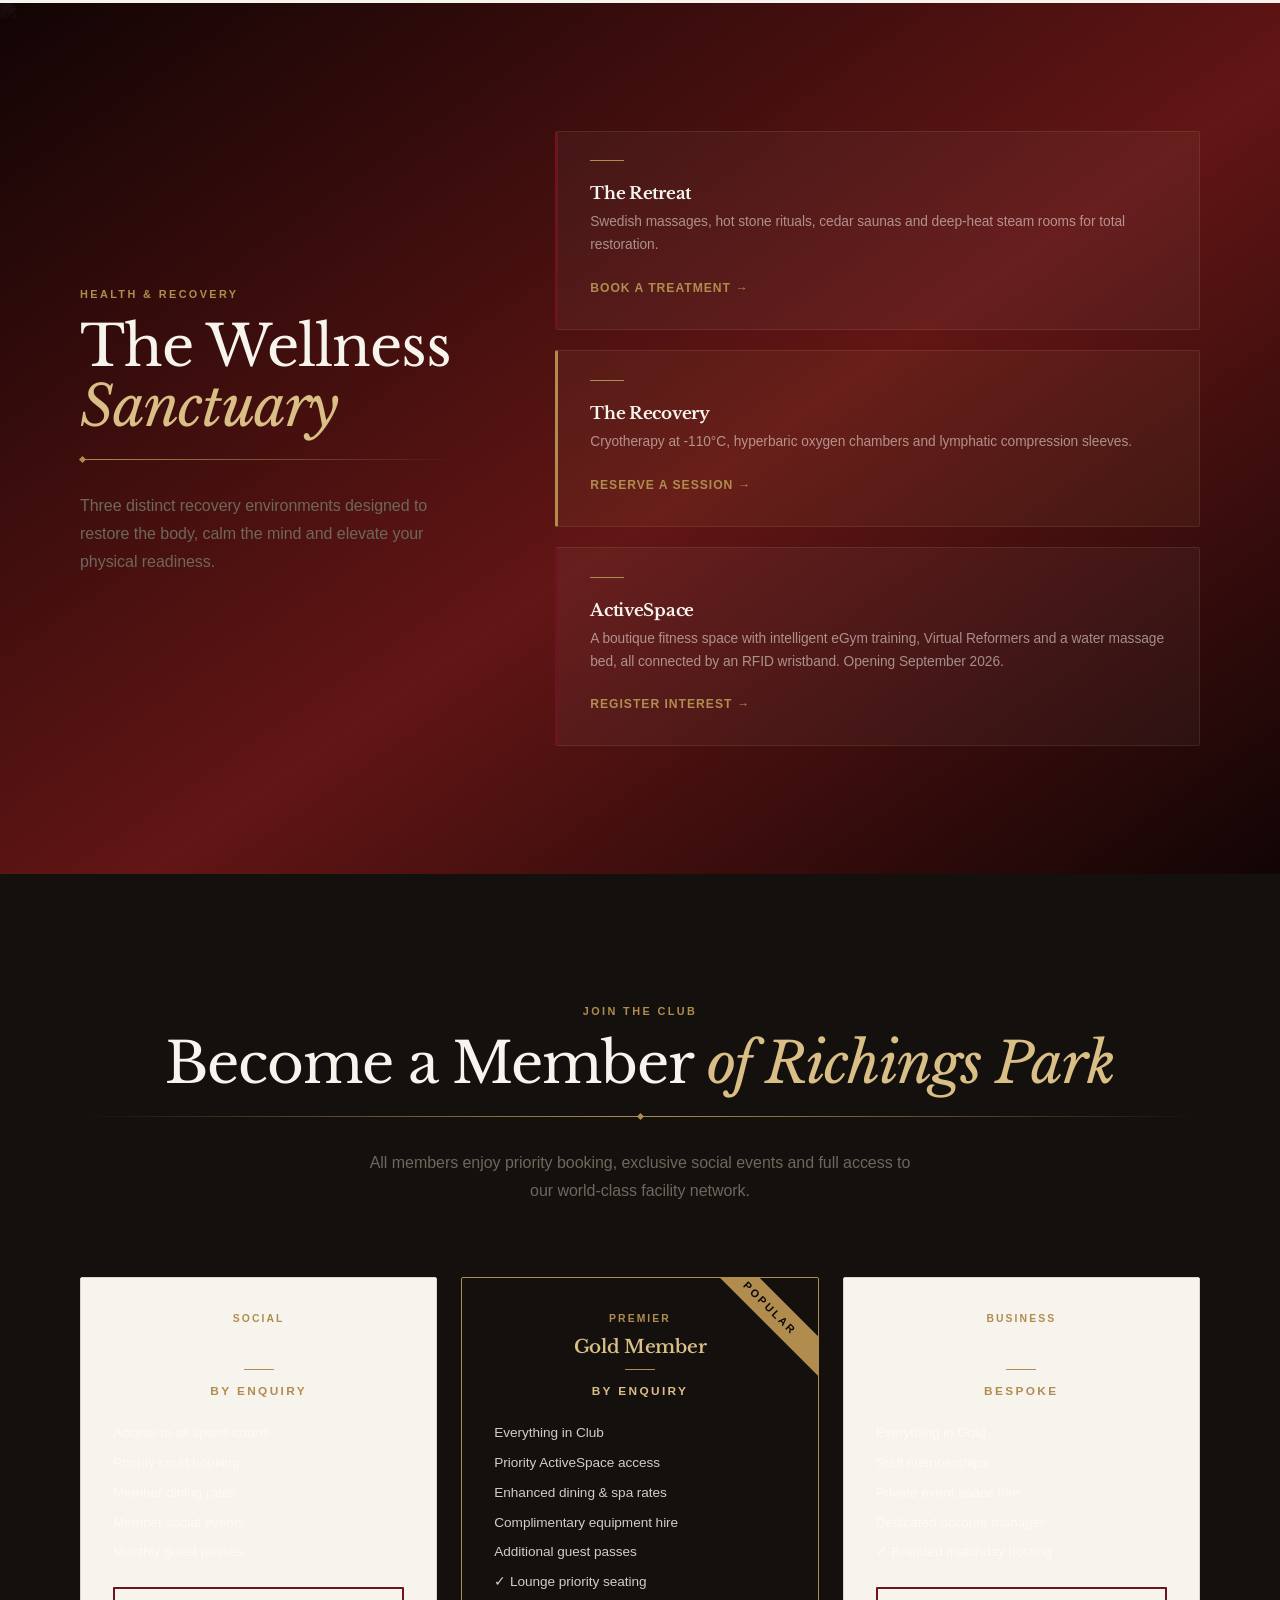
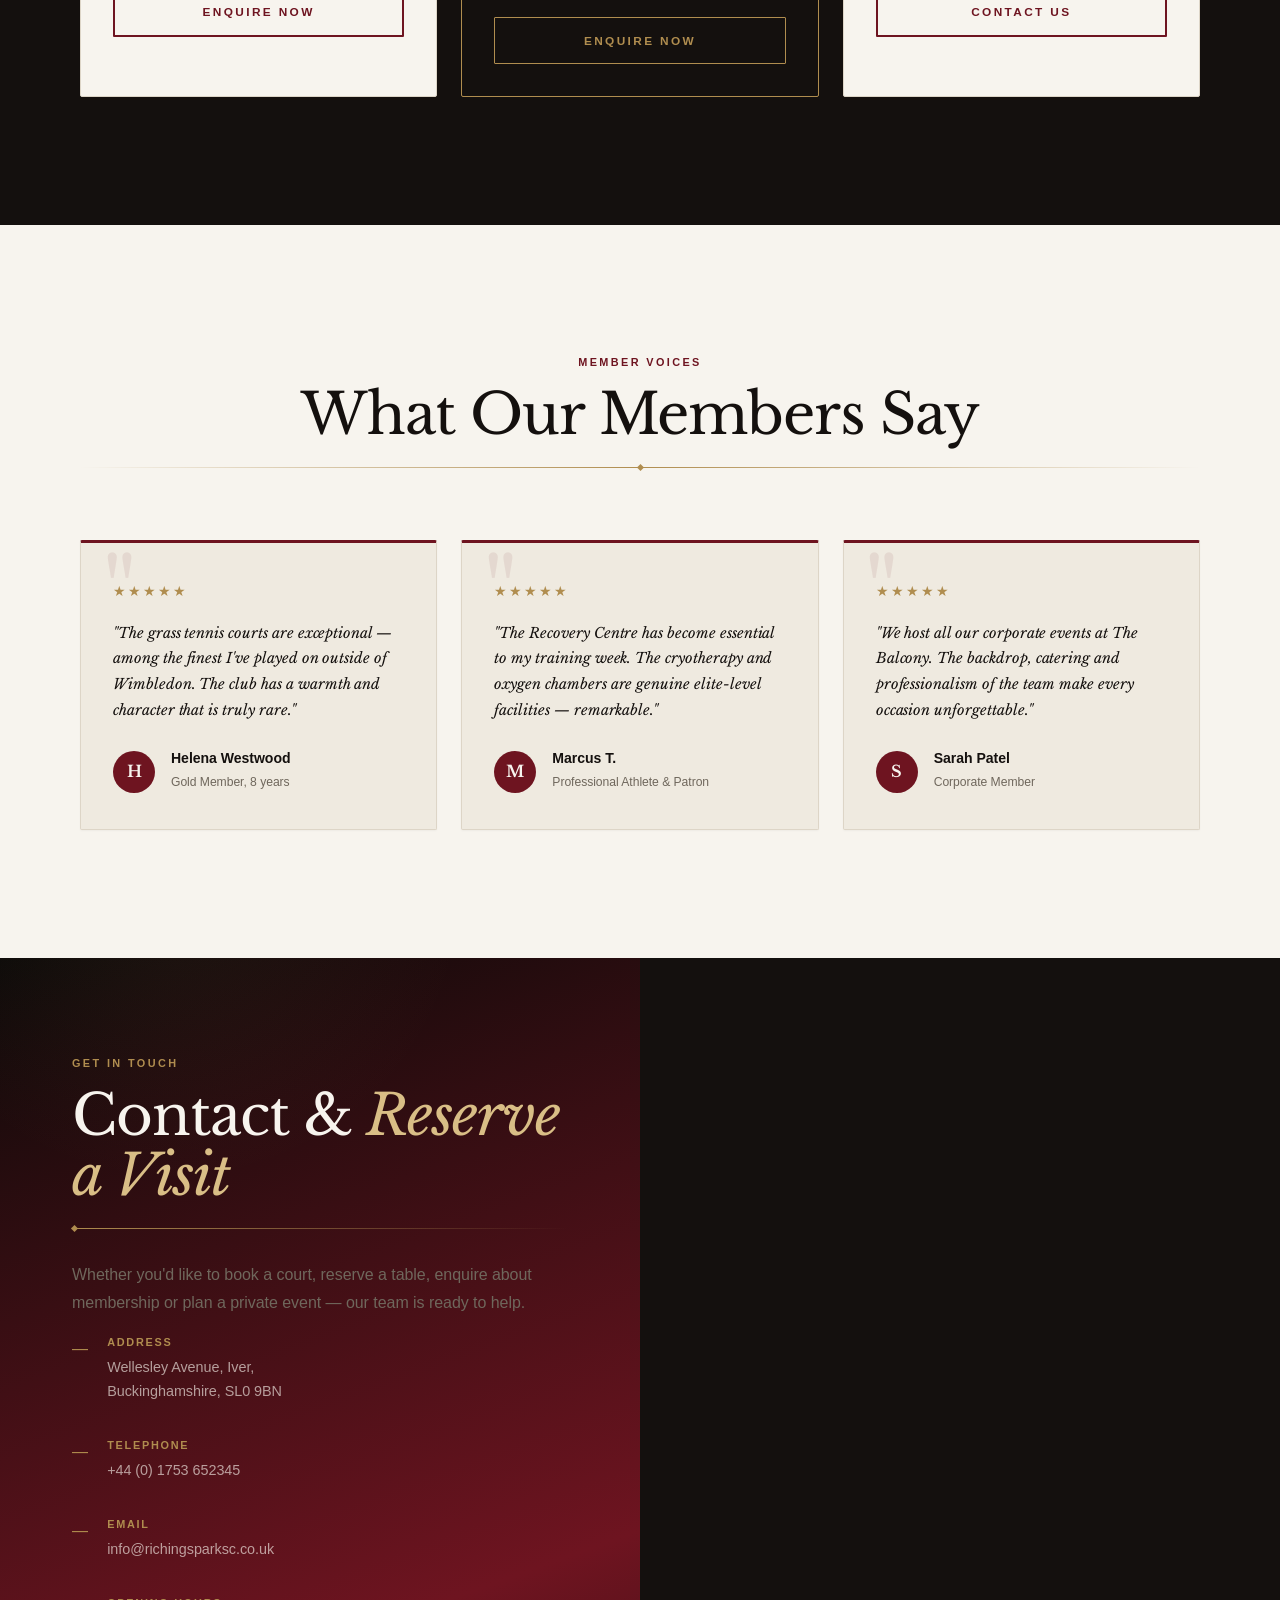
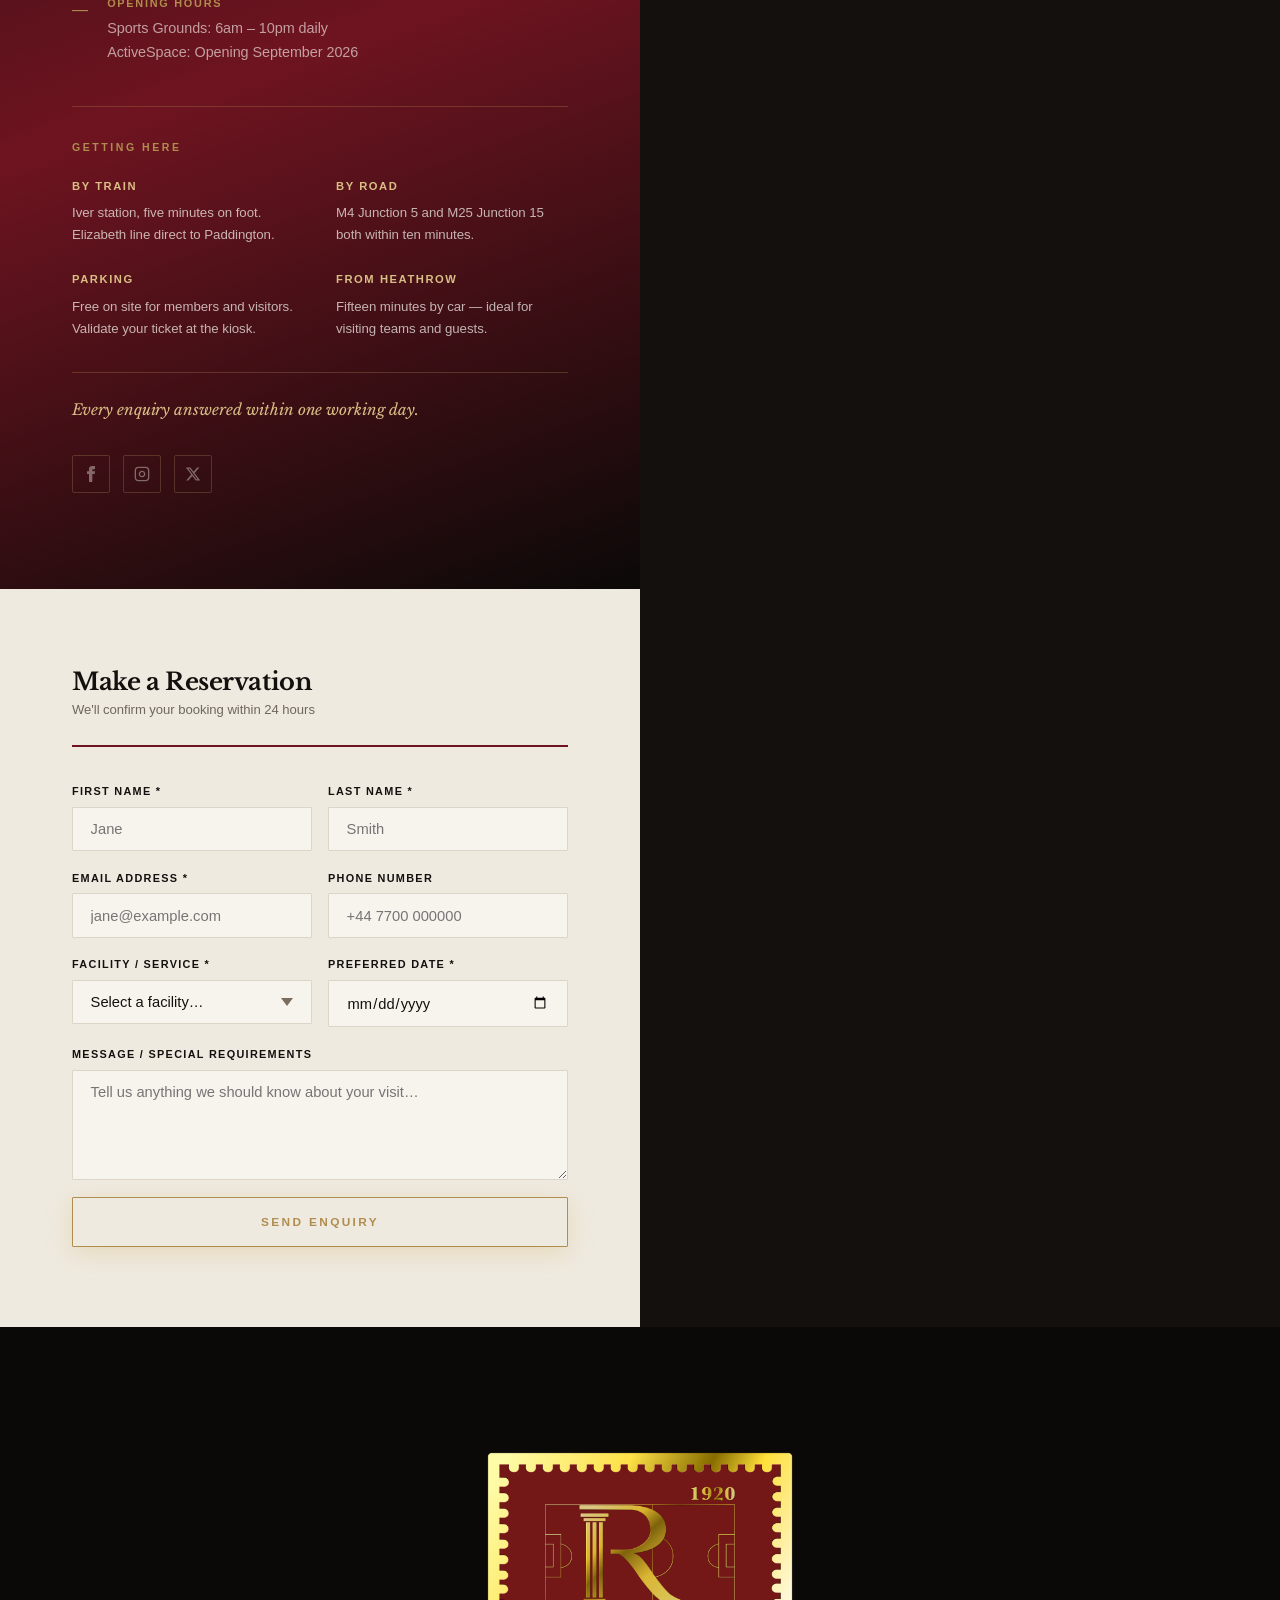
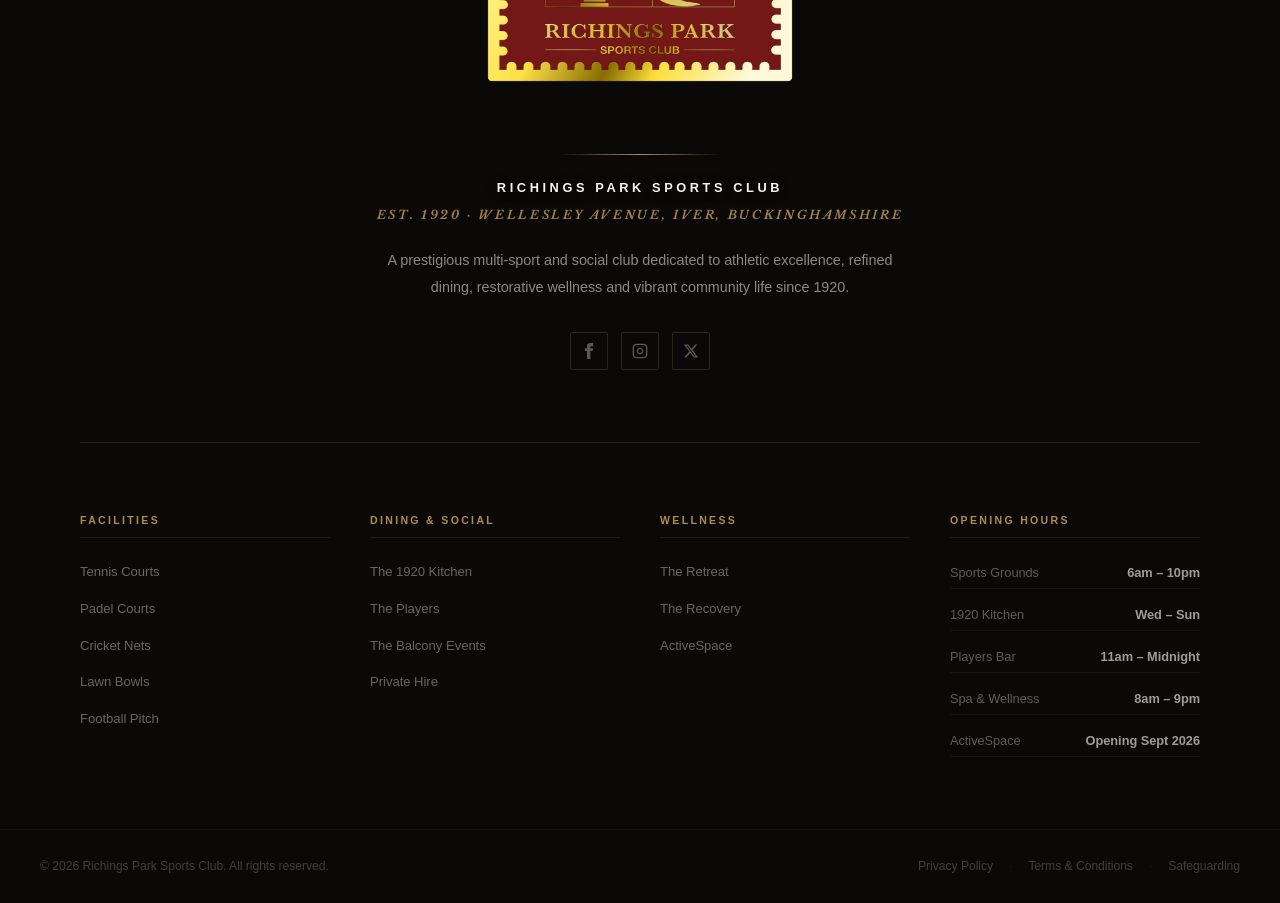
==== commit ecdd188d: "Add crossfading hero slider to homepage and interior pages" ====
--- a/index.html
+++ b/index.html
@@ -10,6 +10,7 @@
     <link href="https://fonts.googleapis.com/css2?family=Libre+Baskerville:ital,wght@0,400;0,700;1,400&family=Open+Sans:wght@300;400;600;700&display=swap" rel="stylesheet">
     <link rel="stylesheet" href="style.css?v=14">
     <link rel="stylesheet" href="refine.css?v=1">
+    <link rel="stylesheet" href="hero-slider.css?v=1">
 </head>
 <body>
 
@@ -40,9 +41,23 @@
 </header>
 
 <!-- ═══════════ HERO ═══════════ -->
-<section class="hero" id="hero">
+<section class="hero" id="hero" data-slider data-dwell="6500">
     <div class="hero__bg">
-        <img src="images/hero.png" alt="Richings Park Sports Club" class="hero__bg-img">
+        <div class="hero__slide" data-caption="The Grounds">
+            <img src="images/hero.png" alt="Richings Park Sports Club from the air" class="hero__bg-img" fetchpriority="high">
+        </div>
+        <div class="hero__slide" data-caption="The Courts">
+            <img src="images/tennis-courts.jpg" alt="Tennis courts at Richings Park" class="hero__bg-img" decoding="async">
+        </div>
+        <div class="hero__slide" data-caption="The Green">
+            <img src="images/bowls-team.jpg" alt="Members on the bowls green" class="hero__bg-img" decoding="async">
+        </div>
+        <div class="hero__slide" data-caption="The Players">
+            <img src="images/players-dining-windows.jpg" alt="The Players dining room" class="hero__bg-img" decoding="async">
+        </div>
+        <div class="hero__slide" data-caption="ActiveSpace">
+            <img src="images/activespace-entrance.jpg" alt="ActiveSpace gym entrance" class="hero__bg-img" decoding="async">
+        </div>
         <div class="hero__bg-overlay"></div>
     </div>
     <div class="hero__body">
@@ -58,6 +73,10 @@
             <a href="#contact"    class="cta cta--gold">Reserve a Visit</a>
             <a href="#facilities" class="cta cta--ghost">Explore the Club</a>
         </div>
+    </div>
+    <div class="hero__slider-ui">
+        <p class="hero__caption"><span class="hero__caption-text"></span></p>
+        <div class="hero__ticks" aria-label="Hero image navigation"></div>
     </div>
     <div class="hero__ribbon">
         <div class="hero__stat"><strong>1920</strong><span>Year Founded</span></div>
@@ -303,13 +322,13 @@
                 <div class="sub-card__content">
                     <p style="color:var(--G); font-size:.65rem; font-weight:800; letter-spacing:.2em; text-transform:uppercase; margin-bottom:.5rem;">Social</p>
                     <h4>Club Member</h4>
-                    <p class="price">£35<span>/mo</span></p>
+                    <p class="price price--enquire">By enquiry</p>
                     <ul style="text-align:left; color:rgba(255,253,245,.8); font-size:.85rem; margin:1.5rem 0; line-height:1.6; list-style:none; padding:0;">
-                        <li style="margin-bottom:.5rem;">✓ Access to all sports courts</li>
-                        <li style="margin-bottom:.5rem;">✓ Priority court booking</li>
-                        <li style="margin-bottom:.5rem;">✓ 10% dining discount</li>
-                        <li style="margin-bottom:.5rem;">✓ Member social events</li>
-                        <li>✓ Guest passes ×2/month</li>
+                        <li style="margin-bottom:.5rem;">Access to all sports courts</li>
+                        <li style="margin-bottom:.5rem;">Priority court booking</li>
+                        <li style="margin-bottom:.5rem;">Member dining rates</li>
+                        <li style="margin-bottom:.5rem;">Member social events</li>
+                        <li>Monthly guest passes</li>
                     </ul>
                     <a href="#contact" class="cta cta--outline" style="width:100%; display:block; padding:.8rem;">Enquire Now</a>
                 </div>
@@ -321,13 +340,13 @@
                 <div class="sub-card__content">
                     <p style="color:var(--G); font-size:.65rem; font-weight:800; letter-spacing:.2em; text-transform:uppercase; margin-bottom:.5rem;">Premier</p>
                     <h4>Gold Member</h4>
-                    <p class="price">£65<span>/mo</span></p>
+                    <p class="price price--enquire">By enquiry</p>
                     <ul style="text-align:left; color:rgba(255,253,245,.8); font-size:.85rem; margin:1.5rem 0; line-height:1.6; list-style:none; padding:0;">
-                        <li style="margin-bottom:.5rem;">✓ Everything in Club</li>
-                        <li style="margin-bottom:.5rem;">✓ Priority ActiveSpace access</li>
-                        <li style="margin-bottom:.5rem;">✓ 20% dining &amp; spa discount</li>
-                        <li style="margin-bottom:.5rem;">✓ Free equipment hire</li>
-                        <li style="margin-bottom:.5rem;">✓ Guest passes ×5/month</li>
+                        <li style="margin-bottom:.5rem;">Everything in Club</li>
+                        <li style="margin-bottom:.5rem;">Priority ActiveSpace access</li>
+                        <li style="margin-bottom:.5rem;">Enhanced dining &amp; spa rates</li>
+                        <li style="margin-bottom:.5rem;">Complimentary equipment hire</li>
+                        <li style="margin-bottom:.5rem;">Additional guest passes</li>
                         <li>✓ Lounge priority seating</li>
                     </ul>
                     <a href="#contact" class="cta cta--gold cta--glow" style="width:100%; display:block; padding:.8rem;">Enquire Now</a>
@@ -339,12 +358,12 @@
                 <div class="sub-card__content">
                     <p style="color:var(--G); font-size:.65rem; font-weight:800; letter-spacing:.2em; text-transform:uppercase; margin-bottom:.5rem;">Business</p>
                     <h4>Corporate</h4>
-                    <p class="price">Bespoke</p>
+                    <p class="price price--enquire">Bespoke</p>
                     <ul style="text-align:left; color:rgba(255,253,245,.8); font-size:.85rem; margin:1.5rem 0; line-height:1.6; list-style:none; padding:0;">
-                        <li style="margin-bottom:.5rem;">✓ Everything in Gold</li>
-                        <li style="margin-bottom:.5rem;">✓ Up to 10 staff memberships</li>
-                        <li style="margin-bottom:.5rem;">✓ Private event space hire</li>
-                        <li style="margin-bottom:.5rem;">✓ Dedicated account manager</li>
+                        <li style="margin-bottom:.5rem;">Everything in Gold</li>
+                        <li style="margin-bottom:.5rem;">Staff memberships</li>
+                        <li style="margin-bottom:.5rem;">Private event space hire</li>
+                        <li style="margin-bottom:.5rem;">Dedicated account manager</li>
                         <li>✓ Branded matchday hosting</li>
                     </ul>
                     <a href="#contact" class="cta cta--outline" style="width:100%; display:block; padding:.8rem;">Contact Us</a>
@@ -408,7 +427,7 @@
                         <div class="cinfo__icon"></div>
                         <div>
                             <strong>Address</strong>
-                            <p>Wellesley Avenue, Iver,<br>Buckinghamshire, SL0 9BY</p>
+                            <p>Wellesley Avenue, Iver,<br>Buckinghamshire, SL0 9BN</p>
                         </div>
                     </div>
                     <div class="cinfo__row">
@@ -433,6 +452,30 @@
                         </div>
                     </div>
                 </div>
+
+                <div class="getting-here">
+                    <p class="getting-here__label">Getting Here</p>
+                    <div class="getting-here__grid">
+                        <div>
+                            <strong>By train</strong>
+                            <p>Iver station, five minutes on foot. Elizabeth line direct to Paddington.</p>
+                        </div>
+                        <div>
+                            <strong>By road</strong>
+                            <p>M4 Junction 5 and M25 Junction 15 both within ten minutes.</p>
+                        </div>
+                        <div>
+                            <strong>Parking</strong>
+                            <p>Free on site for members and visitors. Validate your ticket at the kiosk.</p>
+                        </div>
+                        <div>
+                            <strong>From Heathrow</strong>
+                            <p>Fifteen minutes by car — ideal for visiting teams and guests.</p>
+                        </div>
+                    </div>
+                </div>
+
+                <p class="contact__promise">Every enquiry answered within one working day.</p>
 
                 <div class="contact__socials">
                     <a href="#" class="contact__soc" aria-label="Facebook">
@@ -579,6 +622,8 @@
     </div>
 </footer>
 
+<script src="hero-slider.js?v=1"></script>
+
 <script>
 (function(){
   'use strict';
--- a/refine.css
+++ b/refine.css
@@ -276,3 +276,84 @@
     transition-duration:.01ms !important;
   }
 }
+
+/* ================================================================
+   MEMBERSHIP — rates by enquiry
+   Serious clubs invite a conversation rather than post a price.
+   The gold rule does the work the number used to.
+   ================================================================ */
+.sub-card .price--enquire{
+  font-family:var(--fB);
+  font-size:.74rem;
+  letter-spacing:.2em;
+  text-transform:uppercase;
+  font-weight:600;
+  color:var(--G);
+  position:relative;
+  padding-top:1.1rem;
+  margin-bottom:.25rem;
+}
+.sub-card .price--enquire::before{
+  content:"";
+  position:absolute;
+  top:0; left:50%;
+  transform:translateX(-50%);
+  width:30px; height:1px;
+  background:var(--G);
+}
+.sub-card--featured .price--enquire{ color:var(--Gl); }
+
+/* ================================================================
+   CONTACT — Getting here
+   Fills the panel beside the taller form with the one thing a
+   first-time visitor actually needs: how to arrive.
+   ================================================================ */
+.getting-here{
+  margin-top:2.6rem;
+  padding-top:1.9rem;
+  border-top:1px solid rgba(176,141,79,.3);
+}
+.getting-here__label{
+  font-family:var(--fB);
+  font-size:.66rem;
+  letter-spacing:.24em;
+  text-transform:uppercase;
+  font-weight:600;
+  color:var(--G);
+  margin-bottom:1.3rem;
+}
+.getting-here__grid{
+  display:grid;
+  grid-template-columns:1fr 1fr;
+  gap:1.5rem 2rem;
+}
+.getting-here__grid strong{
+  display:block;
+  font-family:var(--fB);
+  font-size:.7rem;
+  letter-spacing:.14em;
+  text-transform:uppercase;
+  font-weight:600;
+  color:var(--Gl);
+  margin-bottom:.4rem;
+}
+.getting-here__grid p{
+  font-size:.83rem;
+  line-height:1.65;
+  color:rgba(247,244,238,.72);
+  margin:0;
+}
+.contact__promise{
+  margin-top:2rem;
+  padding-top:1.5rem;
+  border-top:1px solid rgba(176,141,79,.3);
+  font-family:var(--fH);
+  font-style:italic;
+  font-size:.95rem;
+  color:var(--Gl);
+}
+.contact__socials{ margin-top:2rem; }
+
+@media(max-width:640px){
+  .getting-here__grid{ grid-template-columns:1fr; gap:1.2rem; }
+}
--- a/hero-slider.css
+++ b/hero-slider.css
@@ -0,0 +1,232 @@
+/* ================================================================
+   RICHINGS PARK SPORTS CLUB — HERO SLIDER
+   Load AFTER refine.css.
+
+   Reference language: Estelle Manor, Surrenne, Casa Cipriani.
+   Pictures do not slide sideways — they dissolve. A slow crossfade
+   with a drifting camera, a scrim light enough to keep the grounds
+   readable, and hairline rules that fill as each frame plays out.
+   ================================================================ */
+
+/* ── Stage ───────────────────────────────────────────────────── */
+.hero__bg{
+  position:absolute;
+  inset:0;
+  overflow:hidden;
+  background:var(--Vd,#0B0908);
+}
+
+.hero__slide{
+  position:absolute;
+  inset:0;
+  opacity:0;
+  transition:opacity 1600ms cubic-bezier(.4,0,.2,1);
+  will-change:opacity;
+}
+.hero__slide.is-active,
+.hero__slide.is-leaving{opacity:1}
+.hero__slide.is-leaving{opacity:0}
+
+.hero__slide .hero__bg-img{
+  width:100%;
+  height:100%;
+  object-fit:cover;
+  transform:scale(1.06);
+  will-change:transform;
+}
+
+/* The camera drift. Odd frames push in, even frames pull back, so
+   two consecutive images never move the same way.                */
+.hero__slide.is-active .hero__bg-img,
+.hero__slide.is-leaving .hero__bg-img{
+  animation:heroDriftIn 8200ms linear both;
+}
+.hero__slide:nth-child(even).is-active .hero__bg-img,
+.hero__slide:nth-child(even).is-leaving .hero__bg-img{
+  animation-name:heroDriftOut;
+}
+
+@keyframes heroDriftIn{
+  from{transform:scale(1.02) translate3d(-.9%,-.5%,0)}
+  to  {transform:scale(1.14) translate3d( .8%, .4%,0)}
+}
+@keyframes heroDriftOut{
+  from{transform:scale(1.14) translate3d( 1.1%, .5%,0)}
+  to  {transform:scale(1.02) translate3d(-.7%,-.4%,0)}
+}
+
+.hero--paused .hero__slide .hero__bg-img{animation-play-state:paused}
+
+/* ── Scrim ───────────────────────────────────────────────────── */
+/* The old wash sat at 90% claret and buried the photography. This
+   keeps the house tint but lets the grounds through.             */
+.hero__bg-overlay{
+  position:absolute;
+  inset:0;
+  background:
+    radial-gradient(120% 80% at 50% 42%, rgba(11,9,8,.52) 0%, rgba(11,9,8,.10) 62%, rgba(11,9,8,0) 100%),
+    linear-gradient(180deg, rgba(11,9,8,.58) 0%, rgba(11,9,8,.06) 30%, rgba(11,9,8,.22) 60%, rgba(11,9,8,.88) 100%),
+    linear-gradient(0deg, rgba(74,13,22,.26), rgba(74,13,22,.26));
+}
+
+/* ── Frame controls ──────────────────────────────────────────── */
+.hero__slider-ui{
+  position:absolute;
+  left:0;
+  right:0;
+  bottom:calc(var(--ribbon-h, 96px) + 1.9rem);
+  z-index:3;
+  display:flex;
+  align-items:center;
+  justify-content:space-between;
+  gap:1.5rem;
+  max-width:1200px;
+  margin:0 auto;
+  padding:0 2.5rem;
+  pointer-events:none;
+}
+.hero__slider-ui > *{pointer-events:auto}
+
+.hero__caption{
+  display:flex;
+  align-items:center;
+  gap:.85rem;
+  font-family:var(--fB);
+  font-size:.63rem;
+  font-weight:600;
+  letter-spacing:.3em;
+  text-transform:uppercase;
+  color:rgba(247,244,238,.74);
+  text-shadow:0 1px 10px rgba(0,0,0,.55);
+  margin:0;
+}
+.hero__caption::before{
+  content:'';
+  width:26px;
+  height:1px;
+  background:var(--G,#B08D4F);
+  flex:none;
+}
+.hero__caption-text{
+  display:inline-block;
+  animation:captionRise 900ms var(--ease,cubic-bezier(.25,.8,.25,1)) both;
+}
+@keyframes captionRise{
+  from{opacity:0;transform:translateY(6px)}
+  to  {opacity:1;transform:none}
+}
+
+.hero__ticks{display:flex;align-items:center;gap:.6rem}
+
+.hero__tick{
+  position:relative;
+  width:46px;
+  height:2px;
+  padding:0;
+  border:0;
+  border-radius:1px;
+  background:rgba(247,244,238,.24);
+  cursor:pointer;
+  overflow:visible;
+  transition:background .3s var(--ease,ease);
+}
+.hero__tick::after{           /* generous hit area, invisible */
+  content:'';
+  position:absolute;
+  inset:-14px -4px;
+}
+.hero__tick:hover{background:rgba(247,244,238,.45)}
+.hero__tick:focus-visible{
+  outline:1px solid var(--G,#B08D4F);
+  outline-offset:6px;
+}
+
+.hero__tick-fill{
+  position:absolute;
+  inset:0;
+  border-radius:1px;
+  background:var(--G,#B08D4F);
+  transform:scaleX(0);
+  transform-origin:left center;
+}
+.hero__tick.is-active .hero__tick-fill{
+  animation:tickFill 6500ms linear forwards;
+}
+.hero--paused .hero__tick.is-active .hero__tick-fill{animation-play-state:paused}
+@keyframes tickFill{
+  from{transform:scaleX(0)}
+  to  {transform:scaleX(1)}
+}
+
+/* ── Legibility over brighter frames ─────────────────────────── */
+.hero__h1{text-shadow:0 2px 30px rgba(11,9,8,.45)}
+.hero__lead{text-shadow:0 1px 16px rgba(11,9,8,.5)}
+.hero__kicker{text-shadow:0 1px 12px rgba(11,9,8,.5)}
+
+/* ── Responsive ──────────────────────────────────────────────── */
+@media (max-width:900px){
+  .hero__slider-ui{padding:0 1.6rem;bottom:calc(var(--ribbon-h, 150px) + 1.4rem)}
+  .hero__tick{width:34px}
+}
+@media (max-width:560px){
+  .hero__caption{display:none}
+  .hero__slider-ui{justify-content:center}
+}
+
+/* ── Interior page heroes ────────────────────────────────────── */
+/* tennis.html, bowls.html, recovery.html, active-facilities.html
+   and activespace.html reuse the same stage. They keep their own
+   veil and colour grade; only the drift and the fade come from
+   here. No caption — every frame is the same venue, so naming
+   each one would be decoration rather than information.          */
+.tennis-hero .hero__slider-ui,
+.as-hero .hero__slider-ui{
+  bottom:2.4rem;
+  z-index:3;
+}
+
+/* The old single-image slowZoom must not run on stacked frames. */
+.tennis-hero__bg .hero__slide .hero__bg-img,
+.as-hero__bg .hero__slide .hero__bg-img{
+  animation:none;
+  transform:scale(1.06);
+}
+.tennis-hero__bg .hero__slide.is-active .hero__bg-img,
+.tennis-hero__bg .hero__slide.is-leaving .hero__bg-img,
+.as-hero__bg .hero__slide.is-active .hero__bg-img,
+.as-hero__bg .hero__slide.is-leaving .hero__bg-img{
+  animation:heroDriftIn 8200ms linear both;
+}
+.tennis-hero__bg .hero__slide:nth-child(even).is-active .hero__bg-img,
+.tennis-hero__bg .hero__slide:nth-child(even).is-leaving .hero__bg-img,
+.as-hero__bg .hero__slide:nth-child(even).is-active .hero__bg-img,
+.as-hero__bg .hero__slide:nth-child(even).is-leaving .hero__bg-img{
+  animation-name:heroDriftOut;
+}
+
+@media (prefers-reduced-motion:reduce){
+  .tennis-hero__bg .hero__slide .hero__bg-img,
+  .tennis-hero__bg .hero__slide.is-active .hero__bg-img,
+  .tennis-hero__bg .hero__slide.is-leaving .hero__bg-img,
+  .as-hero__bg .hero__slide .hero__bg-img,
+  .as-hero__bg .hero__slide.is-active .hero__bg-img,
+  .as-hero__bg .hero__slide.is-leaving .hero__bg-img{
+    animation:none;
+    transform:scale(1.02);
+  }
+}
+
+/* ── Reduced motion ──────────────────────────────────────────── */
+/* No camera drift, no autoplay clock. The frames still change on
+   request; they just stop moving on their own.                   */
+@media (prefers-reduced-motion:reduce){
+  .hero__slide{transition-duration:250ms}
+  .hero__slide .hero__bg-img,
+  .hero__slide.is-active .hero__bg-img,
+  .hero__slide.is-leaving .hero__bg-img{
+    animation:none;
+    transform:scale(1.02);
+  }
+  .hero__tick.is-active .hero__tick-fill{animation:none;transform:scaleX(1)}
+  .hero__caption-text{animation:none}
+}
